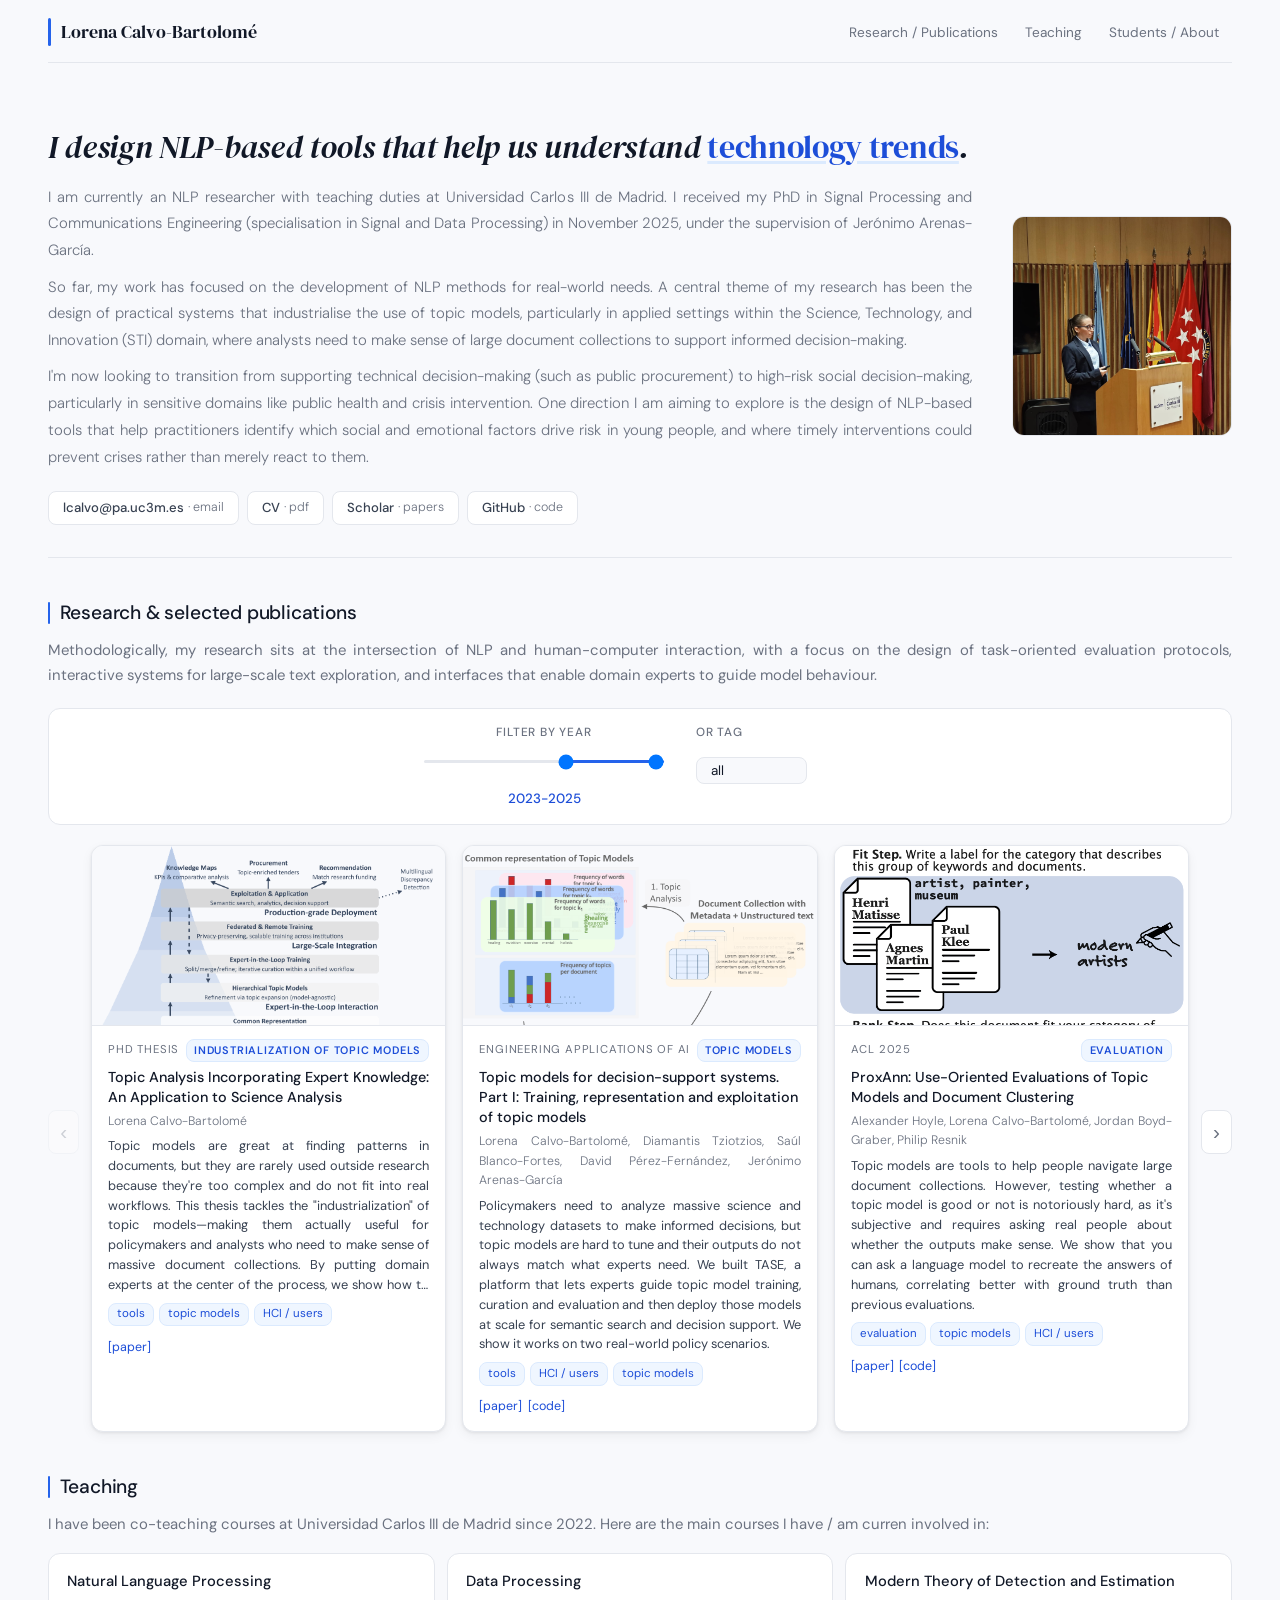
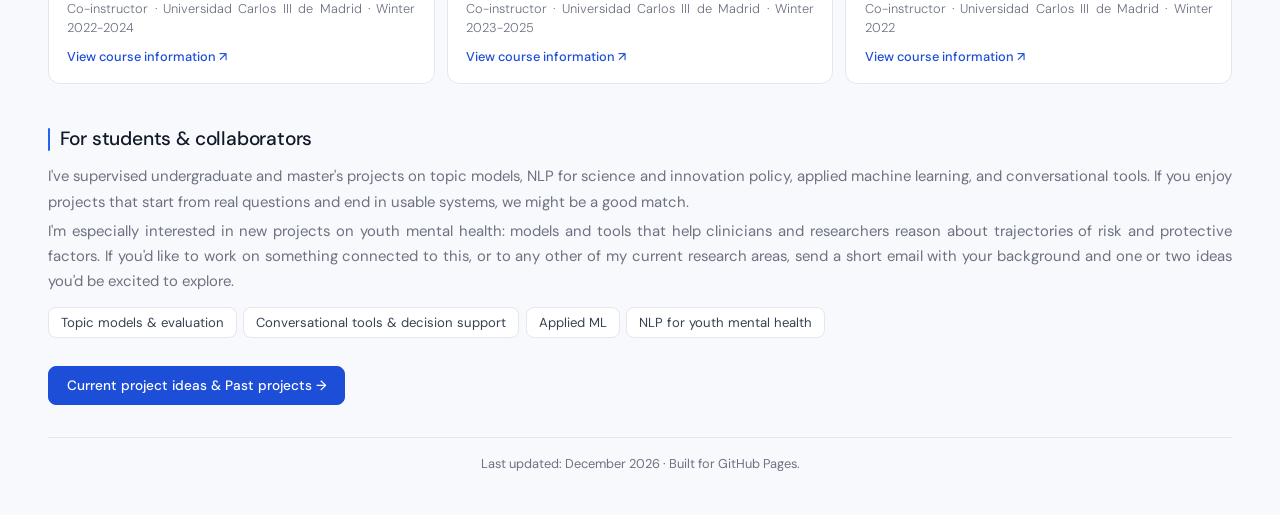
==== index.html @ 759a0c5b "updated style" ====
<!DOCTYPE html>
<html lang="en">
  <head>
    <meta charset="UTF-8" />
    <title>Lorena Calvo-Bartolomé</title>

    <meta name="viewport" content="width=device-width, initial-scale=1" />
    <meta
      name="description"
      content="Academic homepage of Lorena Calvo-Bartolomé -  Ph.D. in Signal Processing and Communications Engineering | Natural Language Processing Researcher @ Universidad Carlos III de Madrid."
    />

    <!-- favicon as inline SVG -->
    <link
      rel="icon"
      href="data:image/svg+xml,<svg xmlns=%22http://www.w3.org/2000/svg%22 viewBox=%220 0 100 100%22><text y=%22.9em%22 font-size=%2280%22></text></svg>"
    />

    <link rel="stylesheet" href="style.css" />
  </head>

  <body>
    <div class="page" id="top">
      <!-- NAV -->
      <header>
        <div class="logo-wordmark">
          <div class="logo-circle" aria-hidden="true"></div>
          <div>
            <div class="logo-text-main">Lorena Calvo-Bartolomé</div>
          </div>
        </div>
        <nav>
          <ul>
            <li><a href="#research">Research / Publications</a></li>
            <li><a href="#teaching">Teaching</a></li>
            <li><a href="#students">Students / About</a></li>
          </ul>
        </nav>
      </header>

      <main>
        <!-- HERO -->
        <section class="section hero-combined">
          <div class="hero-text">
            <!-- <div class="hero-intro-line">
              <span class="hero-intro-dot"></span>
              <span>Building language technologies that serve people</span>
            </div>-->

            <h1 class="hero-title">
              I design NLP-based tools that help us understand
              <span id="hero-word" class="hero-tagline-word"
                >large document collections</span
              >.
            </h1>

            <p class="hero-tagline">
              I am currently an NLP researcher with teaching duties at Universidad Carlos III de Madrid. I received my PhD in Signal Processing and Communications Engineering (specialisation in Signal and Data Processing) in November 2025, under the supervision of Jerónimo Arenas-García.
              <br /><br/>
              So far, my work has focused on the development of NLP methods for real-world needs. A central theme of my research has been the design of practical systems that industrialise the use of topic models, particularly in applied settings within the Science, Technology, and Innovation (STI) domain, where analysts need to make sense of large document collections to support informed decision-making.
              <br /><br />
              I'm now looking to transition from supporting technical decision-making (such as public procurement) to high-risk social decision-making, particularly in sensitive domains like public health and crisis intervention.

              One direction I am aiming to explore is the design of NLP-based tools that help practitioners identify which social and emotional factors drive risk in young people, and where timely interventions could prevent crises rather than merely react to them.
            </p>

            <div class="hero-links">
              <a href="mailto:lcalvo@pa.uc3m.es">
                lcalvo@pa.uc3m.es <span>· email</span>
              </a>
              <a href="https://drive.google.com/file/d/1kEdb9NDCK2ik7OSYC50FK64Gg6JccpK4/view?usp=drive_link" target="_blank" rel="noopener">
                CV <span>· pdf</span>
              </a>
              <a
                href="https://scholar.google.com/citations?user=qtRz6ksAAAAJ&hl=en"
                target="_blank"
                rel="noopener"
              >
                Scholar <span>· papers</span>
              </a>
              <a
                href="https://github.com/lcalvobartolome"
                target="_blank"
                rel="noopener"
              >
                GitHub <span>· code</span>
              </a>
            </div>
          </div>

          <aside class="hero-profile" aria-label="Profile photo">
            <div class="hero-photo">
              <img src="img/IMG_4642.jpeg" alt="Lorena Calvo-Bartolomé" />
            </div>
          </aside>
        </section>

        <!-- RESEARCH + PUBLICATIONS -->
        <section class="section" id="research">
          <div class="research-header">
            <div class="section-heading">
              <div class="section-icon" aria-hidden="true"></div>
              <h2>Research & selected publications</h2>
            </div>

            <p class="section-subtitle">
              Methodologically, my research sits at the intersection of NLP and human-computer interaction, with a focus on the design of task-oriented evaluation protocols, interactive systems for large-scale text exploration, and interfaces that enable domain experts to guide model behaviour.
            </p>

            <!-- Filters -->
            <div class="filter-bar">
              <div class="filter-group">
                <label for="yearMin">Filter by year</label>
                <div class="filter-range">
                  <div class="range-track"></div>
                  <div class="range-highlight" id="rangeHighlight"></div>
                  <input
                    type="range"
                    id="yearMin"
                    min="2020"
                    max="2025"
                    value="2023"
                  />
                  <input
                    type="range"
                    id="yearMax"
                    min="2020"
                    max="2025"
                    value="2025"
                  />
                </div>
                <span id="yearLabel">2023-2025</span>
              </div>

              <div class="filter-group">
                <label for="tagFilter">or tag</label>
                <select id="tagFilter">
                  <option value="all">all</option>
                  <option value="multi">multilingual</option>
                  <option value="eval">evaluation</option>
                  <option value="tooling">tools</option>
                  <option value="tm">topic models</option>
                  <option value="hci">HCI / users</option>
                </select>
              </div>
            </div>
          </div>

          <!-- Pubs carousel -->
          <div class="pubs-carousel">
            <button
              class="carousel-arrow carousel-arrow-left"
              type="button"
              aria-label="Previous publications"
            >
              ‹
            </button>

            <section
              class="pubs-grid"
              id="pubsGrid"
              aria-label="Selected publications"
            ></section>

            <button
              class="carousel-arrow carousel-arrow-right"
              type="button"
              aria-label="Next publications"
            >
              ›
            </button>
          </div>
        </section>

        <!-- TEACHING -->
        <section class="section card-section" id="teaching">
          <div class="section-heading">
            <div class="section-icon" aria-hidden="true"></div>
            <h2>Teaching</h2>
          </div>

          <p class="section-subtitle" id="teachingIntro"></p>
          <div class="course-list" id="courseList"></div>
        </section>

        <!-- STUDENTS / ABOUT -->
        <section class="section card-section" id="students">
          <div class="section-heading">
            <div class="section-icon" aria-hidden="true"></div>
            <h2>For students & collaborators</h2>
          </div>

          <p class="section-subtitle" id="studentsIntro"></p>
          <p class="section-subtitle" id="studentsFocus"></p>
          <div class="student-lines" id="studentLines"></div>

          <a class="ideas-button" id="ideasButton" href="projects.html">
            Current project ideas & Past projects →
          </a>
        </section>
      </main>

      <footer>
        Last updated: <span id="lastUpdated"></span> · Built for GitHub Pages.
      </footer>
    </div>

    <!-- PUBLICATION MODAL -->
    <div class="pub-modal" id="pubModal" aria-hidden="true">
      <div class="pub-modal-card">
        <div class="pub-modal-inner">
          <button class="modal-close" type="button" aria-label="Close">
            ×
          </button>
          <div id="pubModalContent"></div>
        </div>
      </div>
    </div>

    <!-- SCRIPT -->
    <script>
      const PAGE_SIZE = 3;
      let allCards = [];
      let filteredCards = [];
      let currentStartIndex = 0;
      let leftArrow = null;
      let rightArrow = null;

      function isMobileView() {
        return window.matchMedia("(max-width: 640px)").matches;
      }

      /* Rotating hero word */
      function initRotatingWord() {
        const el = document.getElementById("hero-word");
        if (!el) return;
        const words = [
          "large document collections",
          "scientific literature",
          "technology trends",
          "research insights",
          "mental health",
          "language",
          "behaviour",
          "well-being",
        ];
        let idx = 0;
        setInterval(() => {
          idx = (idx + 1) % words.length;
          el.style.opacity = "0";
          el.style.transform = "translateY(4px)";
          setTimeout(() => {
            el.textContent = words[idx];
            el.style.opacity = "1";
            el.style.transform = "translateY(0)";
          }, 150);
        }, 2200);
      }

      /* Build one publication card from JSON */
      function buildPubCard(pub) {
        const article = document.createElement("article");
        article.className = "pub-card";
        article.id = pub.id;
        article.dataset.year = pub.year;
        article.dataset.tags = (pub.tags || []).join(",");

        const img = document.createElement("img");
        img.className = "pub-header-img";
        img.src = pub.thumb;
        img.alt = pub.title + " thumbnail";
        article.appendChild(img);

        const body = document.createElement("div");
        body.className = "pub-body";

        const badgeRow = document.createElement("div");
        badgeRow.className = "pub-badge-row";

        const venueSpan = document.createElement("span");
        venueSpan.textContent = pub.venue;
        badgeRow.appendChild(venueSpan);

        if (pub.badge) {
          const badge = document.createElement("span");
          badge.className = "pub-badge";
          badge.textContent = pub.badge;
          badgeRow.appendChild(badge);
        }
        body.appendChild(badgeRow);

        const h3 = document.createElement("h3");
        h3.className = "pub-title";
        h3.textContent = pub.title;
        body.appendChild(h3);

        const authors = document.createElement("div");
        authors.className = "pub-authors";
        authors.textContent = (pub.authors || []).join(", ");
        body.appendChild(authors);

        if (pub.summary) {
          const summary = document.createElement("div");
          summary.className = "pub-summary";
          summary.textContent = pub.summary;
          body.appendChild(summary);
        }

        if (pub.tags && pub.tags.length) {
          const tagsWrap = document.createElement("div");
          tagsWrap.className = "pub-tags";
          const labelMap = {
            multi: "multilingual",
            eval: "evaluation",
            hci: "HCI / users",
            tooling: "tools",
            tm: "topic models",
          };
          pub.tags.forEach((tag) => {
            const pill = document.createElement("span");
            pill.className = "pub-tag-pill";
            pill.textContent = labelMap[tag] || tag;
            tagsWrap.appendChild(pill);
          });
          body.appendChild(tagsWrap);
        }

        if (pub.links && pub.links.length) {
          const linksRow = document.createElement("div");
          linksRow.className = "pub-links-row";

          pub.links.forEach((link) => {
            if (["paper", "github", "hf"].includes(link.type)) {
              const a = document.createElement("a");
              a.className = "pub-link-icon";
              a.href = link.href;
              a.target = "_blank";
              a.rel = "noopener";

              const span = document.createElement("span");
              if (link.type === "paper") {
                span.textContent = "[paper]";
                a.setAttribute("aria-label", "Paper");
              } else if (link.type === "github") {
                span.textContent = "[code]";
                a.setAttribute("aria-label", "GitHub repository");
              } else if (link.type === "hf") {
                span.textContent = "[HuggingFace]";
                a.setAttribute("aria-label", "Hugging Face model");
              }
              a.appendChild(span);
              linksRow.appendChild(a);
            } else {
              const a = document.createElement("a");
              a.href = link.href;
              a.target = "_blank";
              a.rel = "noopener";
              a.textContent = link.href;
              linksRow.appendChild(a);
            }
          });

          body.appendChild(linksRow);
        }

        article.appendChild(body);
        return article;
      }

      /* Carousel arrows */
      function initCarouselArrows() {
        leftArrow = document.querySelector(".carousel-arrow-left");
        rightArrow = document.querySelector(".carousel-arrow-right");
        if (!leftArrow || !rightArrow) return;

        leftArrow.addEventListener("click", () => moveCarousel(-1));
        rightArrow.addEventListener("click", () => moveCarousel(1));

        updateCarouselArrows();
      }

      function moveCarousel(step) {
        if (!filteredCards.length) return;
        const maxStart = Math.max(filteredCards.length - PAGE_SIZE, 0);
        currentStartIndex = Math.min(
          Math.max(currentStartIndex + step, 0),
          maxStart
        );
        updateCarousel();
      }

      function updateCarouselArrows() {
        if (!leftArrow || !rightArrow) return;

        // On mobile we hide arrows via CSS; just disable them in JS too
        if (isMobileView()) {
          leftArrow.disabled = true;
          rightArrow.disabled = true;
          return;
        }

        if (!filteredCards.length || filteredCards.length <= PAGE_SIZE) {
          leftArrow.disabled = true;
          rightArrow.disabled = true;
          return;
        }

        leftArrow.disabled = currentStartIndex === 0;
        rightArrow.disabled =
          currentStartIndex + PAGE_SIZE >= filteredCards.length;
      }

      function updateCarousel() {
        // hide everything first
        allCards.forEach((card) => {
          card.style.display = "none";
        });

        if (!filteredCards.length) {
          updateCarouselArrows();
          return;
        }

        if (isMobileView()) {
          // On phone: show ALL filtered cards as a vertical list
          filteredCards.forEach((card) => {
            card.style.display = "";
          });
          currentStartIndex = 0; // reset for when user rotates/resizes
        } else {
          // Desktop / tablet: keep paging behaviour
          const visibleSlice = filteredCards.slice(
            currentStartIndex,
            currentStartIndex + PAGE_SIZE
          );
          visibleSlice.forEach((card) => {
            card.style.display = "";
          });
        }

        updateCarouselArrows();
      }

      /* Filters */
      function initFilters() {
        const yearMin = document.getElementById("yearMin");
        const yearMax = document.getElementById("yearMax");
        const yearLabel = document.getElementById("yearLabel");
        const highlight = document.getElementById("rangeHighlight");
        const tagFilter = document.getElementById("tagFilter");

        if (
          !yearMin ||
          !yearMax ||
          !yearLabel ||
          !highlight ||
          !tagFilter ||
          !allCards.length
        )
          return;

        const minYear = parseInt(yearMin.min, 10);
        const maxYear = parseInt(yearMax.max, 10);
        const span = maxYear - minYear;

        function updateHighlight() {
          const min = parseInt(yearMin.value, 10);
          const max = parseInt(yearMax.value, 10);
          const leftPercent = ((min - minYear) / span) * 100;
          const rightPercent = ((max - minYear) / span) * 100;
          highlight.style.left = leftPercent + "%";
          highlight.style.width = Math.max(rightPercent - leftPercent, 0) + "%";
        }

        function normalizeYears() {
          let min = parseInt(yearMin.value, 10);
          let max = parseInt(yearMax.value, 10);
          if (min > max) {
            max = min;
            yearMax.value = String(max);
          }
          yearLabel.textContent = min + "-" + max;
          updateHighlight();
        }

        // Make sure the min thumb is still reachable when close to max
        function updateZIndex() {
          const min = parseInt(yearMin.value, 10);
          const max = parseInt(yearMax.value, 10);
          if (min >= max) {
            yearMin.style.zIndex = "3";
            yearMax.style.zIndex = "2";
          } else {
            yearMin.style.zIndex = "2";
            yearMax.style.zIndex = "3";
          }
        }

        function applyFilters() {
          const min = parseInt(yearMin.value, 10);
          const max = parseInt(yearMax.value, 10);
          const tag = tagFilter.value;

          filteredCards = allCards.filter((card) => {
            const year = parseInt(card.dataset.year, 10);
            const tags = (card.dataset.tags || "")
              .split(",")
              .map((t) => t.trim())
              .filter(Boolean);

            const yearOK = year >= min && year <= max;
            const tagOK = tag === "all" || tags.includes(tag);
            return yearOK && tagOK;
          });

          currentStartIndex = 0;
          updateCarousel();
        }

        function onChange() {
          normalizeYears();
          updateZIndex();
          applyFilters();
        }

        yearMin.addEventListener("input", onChange);
        yearMax.addEventListener("input", onChange);
        tagFilter.addEventListener("change", applyFilters);

        normalizeYears();
        updateZIndex();
        applyFilters();
      }

      /* Smooth scrolling for nav */
      function initSmoothScroll() {
        const header = document.querySelector("header");
        const links = document.querySelectorAll('nav a[href^="#"]');
        if (!header || !links.length) return;

        function scrollToId(id) {
          const target = document.getElementById(id);
          if (!target) return;
          const headerHeight = header.offsetHeight;
          const rect = target.getBoundingClientRect();
          const offset = window.pageYOffset + rect.top - headerHeight - 16;
          window.scrollTo({ top: offset, behavior: "smooth" });
        }

        links.forEach((link) => {
          link.addEventListener("click", (e) => {
            const href = link.getAttribute("href");
            if (!href || !href.startsWith("#")) return;
            const id = href.slice(1);
            const target = document.getElementById(id);
            if (!target) return;
            e.preventDefault();
            scrollToId(id);
          });
        });
      }

      /* Modal for expanded publication */
      function initPubModal() {
        const cards = Array.from(document.querySelectorAll(".pub-card"));
        const modal = document.getElementById("pubModal");
        const modalContent = document.getElementById("pubModalContent");
        if (!modal || !modalContent) return;
        const closeBtn = modal.querySelector(".modal-close");
        if (!closeBtn) return;

        function openModal(card) {
          const clone = card.cloneNode(true);
          clone.classList.add("expanded");
          clone.style.cursor = "default";
          modalContent.innerHTML = "";
          modalContent.appendChild(clone);
          modal.classList.add("open");
          modal.setAttribute("aria-hidden", "false");
        }

        function closeModal() {
          modal.classList.remove("open");
          modal.setAttribute("aria-hidden", "true");
          modalContent.innerHTML = "";
        }

        cards.forEach((card) => {
          card.addEventListener("click", (e) => {
            if (e.target.closest("a")) return;
            openModal(card);
          });
        });

        closeBtn.addEventListener("click", closeModal);
        modal.addEventListener("click", (e) => {
          if (e.target === modal) closeModal();
        });

        document.addEventListener("keydown", (e) => {
          if (e.key === "Escape" && modal.classList.contains("open")) {
            closeModal();
          }
        });
      }

      /* Load publications from JSON */
      async function loadPublications() {
        const grid = document.getElementById("pubsGrid");
        if (!grid) return;

        try {
          const res = await fetch("publications.json");
          if (!res.ok) {
            throw new Error(
              "HTTP " + res.status + " when fetching publications.json"
            );
          }
          const pubs = await res.json();

          pubs
            .sort((a, b) => b.year - a.year)
            .forEach((pub) => {
              const card = buildPubCard(pub);
              grid.appendChild(card);
              allCards.push(card);
            });

          initCarouselArrows();
          initFilters();
          initPubModal();
        } catch (err) {
          console.error("Error loading publications.json", err);
          grid.innerHTML = "<p>Could not load publications.</p>";
        }
      }

      /* Teaching JSON */
      async function loadTeaching() {
        const introEl = document.getElementById("teachingIntro");
        const listEl = document.getElementById("courseList");
        if (!introEl || !listEl) return;

        try {
          const res = await fetch("teaching.json");
          if (!res.ok) {
            throw new Error(
              "HTTP " + res.status + " when fetching teaching.json"
            );
          }
          const data = await res.json();

          introEl.textContent = data.intro || "";

          (data.courses || []).forEach((course) => {
            const card = document.createElement("article");
            card.className = "course-card";

            const h3 = document.createElement("h3");
            h3.textContent = course.title;
            card.appendChild(h3);

            const meta = document.createElement("div");
            meta.className = "course-meta";
            meta.textContent = [course.role, course.institution, course.terms]
              .filter(Boolean)
              .join(" · ");
            card.appendChild(meta);

            if (course.url) {
              const link = document.createElement("a");
              link.className = "course-link";
              link.href = course.url;
              link.target = "_blank";
              link.rel = "noopener";
              link.textContent = "View course information ↗";
              card.appendChild(link);
            }

            listEl.appendChild(card);
          });
        } catch (err) {
          console.error("Error loading teaching.json", err);
          listEl.innerHTML = "<p>Could not load teaching information.</p>";
        }
      }

      /* Students JSON */
      async function loadStudentsInfo() {
        const introEl = document.getElementById("studentsIntro");
        const linesEl = document.getElementById("studentLines");
        const focusEl = document.getElementById("studentsFocus");
        const ideasBtn = document.getElementById("ideasButton");
        if (!introEl || !linesEl || !focusEl) return;

        try {
          const res = await fetch("students.json");
          if (!res.ok) {
            throw new Error(
              "HTTP " + res.status + " when fetching students.json"
            );
          }
          const data = await res.json();

          introEl.textContent = data.intro || "";
          focusEl.textContent = data.focus || "";

          (data.lines || []).forEach((line) => {
            const chip = document.createElement("div");
            chip.className = "student-line-chip";
            chip.textContent = line;
            linesEl.appendChild(chip);
          });

          if (data.ideasUrl && ideasBtn) {
            ideasBtn.href = data.ideasUrl;
          }
        } catch (err) {
          console.error("Error loading students.json", err);
          linesEl.innerHTML = "<p>Could not load student information.</p>";
        }
      }

      /* Set footer "Last updated" from document.lastModified */
      function setLastUpdated() {
        const span = document.getElementById("lastUpdated");
        if (!span) return;
        const d = new Date(document.lastModified);
        if (Number.isNaN(d.getTime())) {
          span.textContent = "—";
          return;
        }
        const formatter = new Intl.DateTimeFormat("en", {
          month: "long",
          year: "numeric",
        });
        span.textContent = formatter.format(d);
      }

      /* Init */
      document.addEventListener("DOMContentLoaded", () => {
        initRotatingWord();
        initSmoothScroll();
        loadPublications();
        loadTeaching();
        loadStudentsInfo();
        setLastUpdated();

        window.addEventListener("resize", () => {
          updateCarousel();
        });
      });
    </script>

  </body>
</html>
---- style.css ----
@import url('https://fonts.googleapis.com/css2?family=DM+Sans:ital,opsz,wght@0,9..40,300;0,9..40,400;0,9..40,500;1,9..40,300;1,9..40,400&family=DM+Serif+Display:ital@0;1&display=swap');

/* ----------------------------------------------------------
   TOKENS
----------------------------------------------------------- */
:root {
  --white:         #ffffff;
  --bg:            #f8f9fc;
  --bg-card:       #ffffff;
  --border:        #e4e7ed;
  --border-strong: #c8cdd8;

  --text:          #111827;
  --text-2:        #374151;
  --text-3:        #6b7280;

  --blue:          #2563eb;
  --blue-mid:      #1d4ed8;
  --blue-lt:       #dbeafe;
  --blue-xlt:      #eff6ff;

  --radius:        8px;
  --radius-lg:     12px;
  --radius-pill:   999px;

  --shadow:        0 1px 3px rgba(0,0,0,0.07), 0 4px 12px rgba(0,0,0,0.05);
  --shadow-hover:  0 4px 8px rgba(0,0,0,0.08), 0 12px 28px rgba(0,0,0,0.09);

  --ease:          200ms cubic-bezier(0.4, 0, 0.2, 1);
}

/* ----------------------------------------------------------
   RESET & BASE
----------------------------------------------------------- */
*, *::before, *::after { box-sizing: border-box; margin: 0; padding: 0; }

html { scroll-behavior: smooth; }

body {
  font-family: 'DM Sans', system-ui, sans-serif;
  font-size: 16px;
  background: var(--bg);
  color: var(--text);
  -webkit-font-smoothing: antialiased;
  line-height: 1.6;
}

p, li,
.hero-tagline,
.pub-summary,
.pub-authors,
.section-subtitle,
.course-meta,
.idea-card p {
  text-align: justify;
}

a { color: var(--blue-mid); text-decoration: none; }
a:hover { text-decoration: underline; }

/* ----------------------------------------------------------
   PAGE
----------------------------------------------------------- */
.page {
  max-width: 1280px;
  margin: 0 auto;
  padding: 0 clamp(1.25rem, 4vw, 3rem) 2.5rem;
  display: flex;
  flex-direction: column;
  gap: 0;
}

/* ----------------------------------------------------------
   HEADER
----------------------------------------------------------- */
header {
  display: flex;
  justify-content: space-between;
  align-items: center;
  gap: 1.5rem;
  padding: 1.1rem 0 1rem;
  border-bottom: 1px solid var(--border);
  margin-bottom: 2rem;
}

.logo-wordmark {
  display: flex;
  align-items: center;
  gap: 0.6rem;
}

/* Single blue bar — typographic, not decorative */
.logo-circle {
  width: 3px;
  height: auto;
  align-self: stretch;
  background: var(--blue);
  border-radius: 2px;
  flex-shrink: 0;
}
.logo-circle::after { display: none; }

.logo-text-main {
  font-family: 'DM Serif Display', Georgia, serif;
  font-size: 1.1rem;
  font-weight: 400;
  letter-spacing: 0;
  text-transform: none;
  color: var(--text);
}

.logo-text-sub {
  font-size: 0.72rem;
  color: var(--text-3);
  letter-spacing: 0.05em;
  text-transform: uppercase;
  margin-top: 1px;
}

nav ul {
  display: flex;
  flex-wrap: wrap;
  gap: 0.1rem;
  list-style: none;
}

nav a {
  font-size: 0.85rem;
  font-weight: 400;
  padding: 0.3rem 0.8rem;
  border-radius: var(--radius);
  border: none;
  color: var(--text-3);
  transition: background var(--ease), color var(--ease);
}

nav a:hover {
  background: var(--blue-xlt);
  color: var(--blue-mid);
  text-decoration: none;
}

nav a.active {
  background: var(--blue-xlt);
  color: var(--blue-mid);
  font-weight: 500;
}

/* ----------------------------------------------------------
   SECTION LAYOUT
----------------------------------------------------------- */
main { display: flex; flex-direction: column; gap: 2.5rem; }
.section { scroll-margin-top: 1rem; width: 100%; }

/* ----------------------------------------------------------
   SECTION HEADINGS
----------------------------------------------------------- */
.section-heading {
  display: flex;
  align-items: center;
  gap: 0.6rem;
  margin-bottom: 0.6rem;
}

/* Thin left rule — restrained, editorial */
.section-icon {
  width: 2px;
  height: 1.4rem;
  background: var(--blue);
  border-radius: 2px;
  flex-shrink: 0;
}
.section-icon::after { display: none; }

.section-heading h2 {
  font-family: 'DM Sans', sans-serif;
  font-size: 1.2rem;
  font-weight: 500;
  letter-spacing: -0.01em;
  color: var(--text);
}

.section-subtitle {
  font-size: 0.93rem;
  color: var(--text-3);
  line-height: 1.7;
  margin-top: 0.25rem;
}

/* ----------------------------------------------------------
   HERO
----------------------------------------------------------- */
.hero-combined {
  display: grid;
  grid-template-columns: 1fr 220px;
  gap: 2.5rem;
  align-items: start;
  padding: 2rem 0 2rem;
  border-bottom: 1px solid var(--border);
}

.hero-text { min-width: 0; }

.hero-intro-line {
  font-size: 0.72rem;
  text-transform: uppercase;
  letter-spacing: 0.14em;
  color: var(--text-3);
  display: flex;
  align-items: center;
  gap: 0.5rem;
  margin-bottom: 0.9rem;
}

.hero-intro-dot {
  width: 6px;
  height: 6px;
  border-radius: 50%;
  background: var(--blue);
  flex-shrink: 0;
}

/* Main hero title: smaller, more measured */
.hero-title {
  font-family: 'DM Serif Display', Georgia, serif;
  font-size: clamp(1.55rem, 2.6vw, 2rem);
  font-weight: 400;
  font-style: italic;
  letter-spacing: -0.01em;
  line-height: 1.28;
  color: var(--text);
  margin-bottom: 1rem;
}

/* Rotating word: underlined, not pill */
.hero-tagline-word {
  display: inline;
  font-style: normal;
  color: var(--blue-mid);
  font-weight: 400;
  text-decoration: underline;
  text-decoration-color: var(--blue-lt);
  text-underline-offset: 3px;
  transition: opacity 150ms ease, transform 150ms ease;
}

.hero-tagline {
  font-size: 0.93rem;
  color: var(--text-3);
  line-height: 1.8;
  margin-bottom: 1.25rem;
  font-weight: 300;
}

.hero-tagline br { display: block; margin-bottom: 0.6rem; content: ""; }

.hero-links {
  display: flex;
  flex-wrap: wrap;
  gap: 0.5rem;
}

.hero-links a {
  display: inline-flex;
  align-items: center;
  gap: 0.3rem;
  font-size: 0.82rem;
  font-weight: 500;
  padding: 0.35rem 0.85rem;
  border-radius: var(--radius);
  border: 1px solid var(--border);
  background: var(--white);
  color: var(--text-2);
  transition: border-color var(--ease), background var(--ease),
              color var(--ease), box-shadow var(--ease);
}

.hero-links a span {
  font-weight: 300;
  color: var(--text-3);
  font-size: 0.78rem;
}

.hero-links a:hover {
  border-color: var(--blue);
  color: var(--blue-mid);
  background: var(--blue-xlt);
  text-decoration: none;
}

/* Profile photo */
.hero-profile {
  flex-shrink: 0;
  align-self: center;
}

.hero-photo {
  width: 100%;
  aspect-ratio: 1 / 1;
  border-radius: var(--radius-lg);
  overflow: hidden;
  border: 1px solid var(--border);
  background: var(--bg);
}

.hero-photo::before { display: none; }

.hero-photo img {
  width: 100%;
  height: 100%;
  object-fit: cover;
  object-position: center top;
}

/* ----------------------------------------------------------
   RESEARCH / FILTER BAR
----------------------------------------------------------- */
.research-header { margin-bottom: 0.5rem; }
.research-header p { max-width: 100%; }

.filter-bar {
  display: flex;
  flex-wrap: wrap;
  gap: 1rem 2rem;
  margin-top: 1.2rem;
  padding: 0.9rem 1.2rem;
  border-radius: var(--radius-lg);
  background: var(--white);
  border: 1px solid var(--border);
  align-items: flex-start;
  justify-content: center;
}

.filter-group {
  display: flex;
  flex-direction: column;
  justify-content: flex-start;
  gap: 0.35rem;
  font-size: 0.84rem;
  color: var(--text-3);
  text-align: center;
  height: 100%;
}

.filter-group label {
  font-weight: 500;
  font-size: 0.74rem;
  letter-spacing: 0.07em;
  text-transform: uppercase;
  color: var(--text-3);
}

.filter-group.tag-group::after {
  content: "";
  display: block;
  height: 1.4rem;
  visibility: hidden;
}

#yearLabel {
  margin-top: 0.4rem;
  text-align: center;
  font-size: 0.84rem;
  font-weight: 500;
  color: var(--blue-mid);
  font-variant-numeric: tabular-nums;
}

#tagFilter {
  margin-top: 0.55rem;
  padding: 0.28rem 0.85rem;
  border-radius: var(--radius);
  border: 1px solid var(--border);
  background: var(--bg);
  font-family: 'DM Sans', sans-serif;
  font-size: 0.84rem;
  color: var(--text);
  outline: none;
  -webkit-appearance: none;
  appearance: none;
  cursor: pointer;
  transition: border-color var(--ease);
}

#tagFilter:hover, #tagFilter:focus { border-color: var(--blue); }

.filter-group:last-child {
  align-items: flex-start;
  text-align: left;
  min-width: 160px;
}

/* ----------------------------------------------------------
   DUAL RANGE SLIDER
----------------------------------------------------------- */
.filter-range {
  position: relative;
  width: 240px;
  max-width: 100%;
  height: 28px;
  display: flex;
  align-items: center;
}

.range-track {
  position: absolute;
  left: 0; right: 0;
  height: 3px;
  border-radius: var(--radius-pill);
  background: var(--border);
}

.range-highlight {
  position: absolute;
  height: 3px;
  border-radius: var(--radius-pill);
  background: var(--blue);
}

.filter-range input[type="range"] {
  -webkit-appearance: none;
  appearance: none;
  position: absolute;
  left: 0;
  top: 50%;
  transform: translateY(-50%);
  width: 100%;
  margin: 0;
  background: transparent;
}

.filter-range input[type="range"]::-webkit-slider-runnable-track,
.filter-range input[type="range"]::-moz-range-track {
  height: 3px;
  background: transparent;
}

#yearMin::-webkit-slider-thumb,
#yearMax::-webkit-slider-thumb,
#yearMin::-moz-range-thumb,
#yearMax::-moz-range-thumb {
  -webkit-appearance: none;
  appearance: none;
  width: 16px;
  height: 16px;
  border: 2px solid #fff;
  box-shadow: 0 0 0 2px var(--blue);
  cursor: pointer;
  margin-top: -6.5px;
  transition: box-shadow var(--ease);
}

#yearMin::-webkit-slider-thumb:hover,
#yearMax::-webkit-slider-thumb:hover {
  box-shadow: 0 0 0 3px var(--blue);
}

#yearMin::-webkit-slider-thumb, #yearMin::-moz-range-thumb {
  border-radius: 50%;
  background: var(--blue);
}

#yearMax::-webkit-slider-thumb, #yearMax::-moz-range-thumb {
  border-radius: 4px;
  background: var(--blue-mid);
}

/* ----------------------------------------------------------
   PUBLICATIONS CAROUSEL
----------------------------------------------------------- */
.pubs-carousel {
  display: grid;
  grid-template-columns: auto 1fr auto;
  column-gap: 0.75rem;
  align-items: stretch;
}

.pubs-grid {
  margin-top: 0.75rem;
  display: flex;
  gap: 1rem;
}

.pub-card {
  border-radius: var(--radius-lg);
  background: var(--white);
  border: 1px solid var(--border);
  box-shadow: var(--shadow);
  overflow: hidden;
  display: flex;
  flex-direction: column;
  cursor: pointer;
  flex: 1 1 0;
  transition: box-shadow var(--ease), transform var(--ease), border-color var(--ease);
}

.pub-card:hover {
  box-shadow: var(--shadow-hover);
  transform: translateY(-2px);
  border-color: #bfdbfe;
}

.pub-header-img {
  width: 100%;
  height: 180px;
  object-fit: cover;
  object-position: top;
  flex-shrink: 0;
  display: block;
  background: var(--bg);
  border-bottom: 1px solid var(--border);
}

.pub-card.expanded {
  flex-direction: row;
  border: none;
  box-shadow: none;
  cursor: default;
  align-items: center;
}

.pub-card.expanded .pub-header-img {
  width: 40%;
  max-width: 280px;
  height: auto;
  align-self: center;
  object-fit: contain;
  border-bottom: none;
}

.pub-card.expanded .pub-body { padding: 1.1rem 1.3rem 1.2rem; }

.pub-body {
  padding: 0.85rem 1rem;
  display: flex;
  flex-direction: column;
  gap: 0.3rem;
  flex-grow: 1;
}

.pub-badge-row {
  display: flex;
  justify-content: space-between;
  align-items: center;
  font-size: 0.71rem;
  color: var(--text-3);
  text-transform: uppercase;
  letter-spacing: 0.07em;
}

.pub-badge {
  padding: 0.1rem 0.45rem;
  border-radius: var(--radius);
  background: var(--blue-xlt);
  border: 1px solid var(--blue-lt);
  color: var(--blue-mid);
  font-weight: 600;
  font-size: 0.68rem;
}

.pub-title {
  font-size: 0.9rem;
  font-weight: 500;
  color: var(--text);
  line-height: 1.4;
}

.pub-authors {
  font-size: 0.77rem;
  color: var(--text-3);
  font-weight: 300;
}

.pub-summary {
  font-size: 0.8rem;
  line-height: 1.55;
  color: var(--text-2);
  display: -webkit-box;
  -webkit-line-clamp: 8;
  -webkit-box-orient: vertical;
  overflow: hidden;
}

.pub-card.expanded .pub-summary {
  -webkit-line-clamp: unset;
  overflow: visible;
}

.pub-tags {
  display: flex;
  flex-wrap: wrap;
  gap: 0.3rem;
  margin-top: 0.2rem;
}

.pub-tag-pill {
  font-size: 0.72rem;
  padding: 0.1rem 0.5rem;
  border-radius: var(--radius);
  background: var(--blue-xlt);
  border: 1px solid var(--blue-lt);
  color: var(--blue-mid);
}

.pub-links-row {
  margin-top: 0.4rem;
  display: flex;
  flex-wrap: wrap;
  gap: 0.35rem;
  font-size: 0.78rem;
}

.pub-links-row a {
  color: var(--blue-mid);
  word-break: break-all;
}

.carousel-arrow {
  border: 1px solid var(--border);
  background: var(--white);
  font-size: 1.3rem;
  cursor: pointer;
  line-height: 1;
  padding: 0 0.7rem;
  display: flex;
  align-items: center;
  justify-content: center;
  border-radius: var(--radius);
  color: var(--text-3);
  align-self: center;
  height: 44px;
  transition: color var(--ease), border-color var(--ease), background var(--ease);
}

.carousel-arrow:hover:not([disabled]) {
  color: var(--blue-mid);
  border-color: var(--blue);
  background: var(--blue-xlt);
}

.carousel-arrow[disabled] {
  opacity: 0.3;
  cursor: default;
  pointer-events: none;
}

/* ----------------------------------------------------------
   CARD SECTIONS
----------------------------------------------------------- */
.card-section {
  background: transparent;
  border-radius: 0;
  border: none;
  padding: 0;
  box-shadow: none;
}

/* ----------------------------------------------------------
   TEACHING
----------------------------------------------------------- */
.course-list {
  display: grid;
  grid-template-columns: repeat(3, 1fr);
  gap: 0.75rem;
  margin-top: 1rem;
  width: 100%;
}

.course-card {
  background: var(--white);
  border-radius: var(--radius-lg);
  border: 1px solid var(--border);
  padding: 1rem 1.15rem;
  display: flex;
  flex-direction: column;
  gap: 0.3rem;
  transition: transform var(--ease), box-shadow var(--ease), border-color var(--ease);
}

.course-card:hover {
  transform: translateY(-2px);
  box-shadow: var(--shadow-hover);
  border-color: #bfdbfe;
}

.course-card h3 {
  font-size: 0.92rem;
  font-weight: 500;
  color: var(--text);
}

.course-meta {
  font-size: 0.8rem;
  color: var(--text-3);
  line-height: 1.5;
  font-weight: 300;
}

.course-link {
  margin-top: 0.3rem;
  font-size: 0.8rem;
  font-weight: 500;
  align-self: flex-start;
  color: var(--blue-mid);
  transition: opacity var(--ease);
}

.course-link:hover { opacity: 0.7; text-decoration: none; }

/* ----------------------------------------------------------
   STUDENTS
----------------------------------------------------------- */
.student-lines {
  display: flex;
  flex-wrap: wrap;
  gap: 0.4rem;
  margin-top: 0.75rem;
  margin-bottom: 1.25rem;
}

.student-line-chip {
  font-size: 0.82rem;
  padding: 0.25rem 0.75rem;
  border-radius: var(--radius);
  background: var(--white);
  border: 1px solid var(--border);
  color: var(--text-2);
  transition: border-color var(--ease), background var(--ease);
}

.student-line-chip:hover {
  background: var(--blue-xlt);
  border-color: #bfdbfe;
}

.ideas-button {
  display: inline-flex;
  align-items: center;
  gap: 0.35rem;
  margin-top: 0.5rem;
  padding: 0.5rem 1.1rem;
  border-radius: var(--radius);
  border: 1px solid var(--blue-mid);
  background: var(--blue-mid);
  color: #fff;
  font-size: 0.85rem;
  font-weight: 500;
  text-decoration: none;
  transition: background var(--ease), transform var(--ease);
}

.ideas-button:hover {
  background: var(--blue);
  text-decoration: none;
  transform: translateY(-1px);
}

/* ----------------------------------------------------------
   DEGREE TAGS
----------------------------------------------------------- */
.degree-tag {
  margin-left: 0.4rem;
  font-size: 0.74rem;
  font-weight: 500;
  padding: 0.1rem 0.5rem;
  border-radius: var(--radius);
}

.degree-bsc {
  background: #d1fae5;
  color: #047857;
  border: 1px solid #a7f3d0;
}

.degree-msc {
  background: var(--blue-xlt);
  color: var(--blue-mid);
  border: 1px solid var(--blue-lt);
}

/* ----------------------------------------------------------
   IDEAS PAGE
----------------------------------------------------------- */
.ideas-grid {
  display: grid;
  grid-template-columns: repeat(auto-fit, minmax(260px, 1fr));
  gap: 1rem;
  margin-top: 1rem;
}

.idea-card {
  background: var(--white);
  border: 1px solid var(--border);
  border-radius: var(--radius-lg);
  padding: 1.25rem 1.35rem;
  transition: transform var(--ease), box-shadow var(--ease), border-color var(--ease);
}

.idea-card:hover {
  transform: translateY(-2px);
  box-shadow: var(--shadow-hover);
  border-color: #bfdbfe;
}

.idea-card h3 {
  font-size: 0.95rem;
  font-weight: 500;
  color: var(--text);
  margin-bottom: 0.5rem;
  line-height: 1.35;
}

.idea-card p {
  font-size: 0.87rem;
  line-height: 1.65;
  color: var(--text-2);
  margin-bottom: 0.75rem;
  font-weight: 300;
}

.idea-tags { display: flex; flex-wrap: wrap; gap: 0.3rem; }

.idea-tags span {
  font-size: 0.72rem;
  padding: 0.1rem 0.5rem;
  border-radius: var(--radius);
  background: var(--blue-xlt);
  border: 1px solid var(--blue-lt);
  color: var(--blue-mid);
}

/* ----------------------------------------------------------
   PAST PROJECTS LIST
----------------------------------------------------------- */
.past-projects-list {
  margin-top: 0.75rem;
  list-style: none;
  padding-left: 0;
  display: grid;
  gap: 0;
  font-size: 0.9rem;
  color: var(--text-2);
}

.past-projects-list li {
  padding: 0.6rem 0;
  border-bottom: 1px solid var(--border);
  display: flex;
  flex-wrap: wrap;
  align-items: baseline;
  gap: 0.4rem;
  line-height: 1.5;
}

.past-projects-list li:last-child { border-bottom: none; }

/* ----------------------------------------------------------
   MODAL
----------------------------------------------------------- */
.pub-modal {
  position: fixed;
  inset: 0;
  background: rgba(15, 23, 42, 0.45);
  backdrop-filter: blur(3px);
  display: none;
  align-items: center;
  justify-content: center;
  padding: 1.5rem;
  z-index: 40;
}

.pub-modal.open {
  display: flex;
  animation: fadeIn 180ms ease;
}

@keyframes fadeIn { from { opacity: 0; } to { opacity: 1; } }

.pub-modal-card {
  max-width: 820px;
  width: 100%;
  max-height: 90vh;
  overflow-y: auto;
  border-radius: var(--radius-lg);
  background: var(--white);
  box-shadow: 0 24px 64px rgba(15,23,42,0.35);
  animation: slideUp 200ms cubic-bezier(0.4, 0, 0.2, 1);
}

@keyframes slideUp {
  from { transform: translateY(10px); opacity: 0; }
  to   { transform: translateY(0);    opacity: 1; }
}

.pub-modal-inner { padding: 0.9rem 1rem 1.1rem; }

.modal-close {
  border: none;
  background: transparent;
  font-size: 1.4rem;
  line-height: 1;
  padding: 0.5rem 0.75rem;
  cursor: pointer;
  float: right;
  color: var(--text-3);
  transition: color var(--ease);
}

.modal-close:hover { color: var(--text); }

/* ----------------------------------------------------------
   FOOTER
----------------------------------------------------------- */
footer {
  margin-top: 2rem;
  padding-top: 1rem;
  border-top: 1px solid var(--border);
  text-align: center;
  font-size: 0.8rem;
  color: var(--text-3);
}

footer a { color: var(--blue); font-weight: 500; }

/* ----------------------------------------------------------
   RESPONSIVE — Tablets
----------------------------------------------------------- */
@media (max-width: 920px) {
  .hero-combined {
    grid-template-columns: 1fr;
    gap: 1.5rem;
    padding: 1.75rem 0;
  }

  .hero-profile { justify-self: flex-start; }
  .hero-title   { font-size: 1.75rem; }

  .pubs-grid { flex-direction: column; }

  .filter-bar { border-radius: var(--radius-lg); }

  .course-list { grid-template-columns: repeat(2, 1fr); }

  .pub-card.expanded { flex-direction: column; }
  .pub-card.expanded .pub-header-img {
    width: 100%;
    max-width: none;
    border-right: none;
    border-bottom: 1px solid var(--border);
  }
}

/* ----------------------------------------------------------
   FILTER GROUPS ALIGNMENT
----------------------------------------------------------- */
.filter-bar { align-items: flex-start; }

.filter-group {
  display: flex;
  flex-direction: column;
  justify-content: flex-start;
  height: 100%;
}

.filter-group.tag-group::after {
  content: "";
  display: block;
  height: 1.4rem;
  visibility: hidden;
}

/* ----------------------------------------------------------
   RESPONSIVE — Phones
----------------------------------------------------------- */
@media (max-width: 640px) {
  header {
    flex-direction: column;
    align-items: flex-start;
    gap: 0.75rem;
    padding: 1.25rem 0 1rem;
    margin-bottom: 2rem;
  }

  nav ul { width: 100%; }
  nav a  { font-size: 0.83rem; padding: 0.28rem 0.65rem; }

  .hero-combined { padding: 1.5rem 0; }
  .hero-title    { font-size: 1.5rem; }
  .hero-tagline  { font-size: 0.9rem; }

  .hero-links { flex-wrap: wrap; }
  .hero-links a { font-size: 0.8rem; }

  .hero-photo { width: 180px; height: 180px; border-radius: var(--radius); }

  .filter-group:nth-child(2) { align-items: flex-start; }
  .filter-group:nth-child(2)::after {
    content: ""; display: block; height: 1.4rem; visibility: hidden;
  }

  .pubs-carousel { display: block; }
  .carousel-arrow { display: none; }

  .pubs-grid {
    margin-top: 0.75rem;
    display: flex;
    flex-direction: column;
    gap: 0.75rem;
  }

  .pub-card { flex: none; width: 100%; display: block; }

  .filter-bar {
    flex-direction: column;
    align-items: stretch;
    border-radius: var(--radius-lg);
  }

  .filter-group { text-align: left; align-items: stretch; }
  .filter-range { width: 100%; }
  #tagFilter    { width: 100%; }

  .pub-modal-card { max-width: 100%; }
  .pub-modal      { padding: 0.75rem; }

  .course-list { grid-template-columns: 1fr; }
  .ideas-grid  { grid-template-columns: 1fr; }
}

/* ----------------------------------------------------------
   RESPONSIVE — Very small phones
----------------------------------------------------------- */
@media (max-width: 480px) {
  .page { padding-inline: 1rem; }
  .hero-title { font-size: 1.35rem; }
  .section-heading h2 { font-size: 1.05rem; }
}
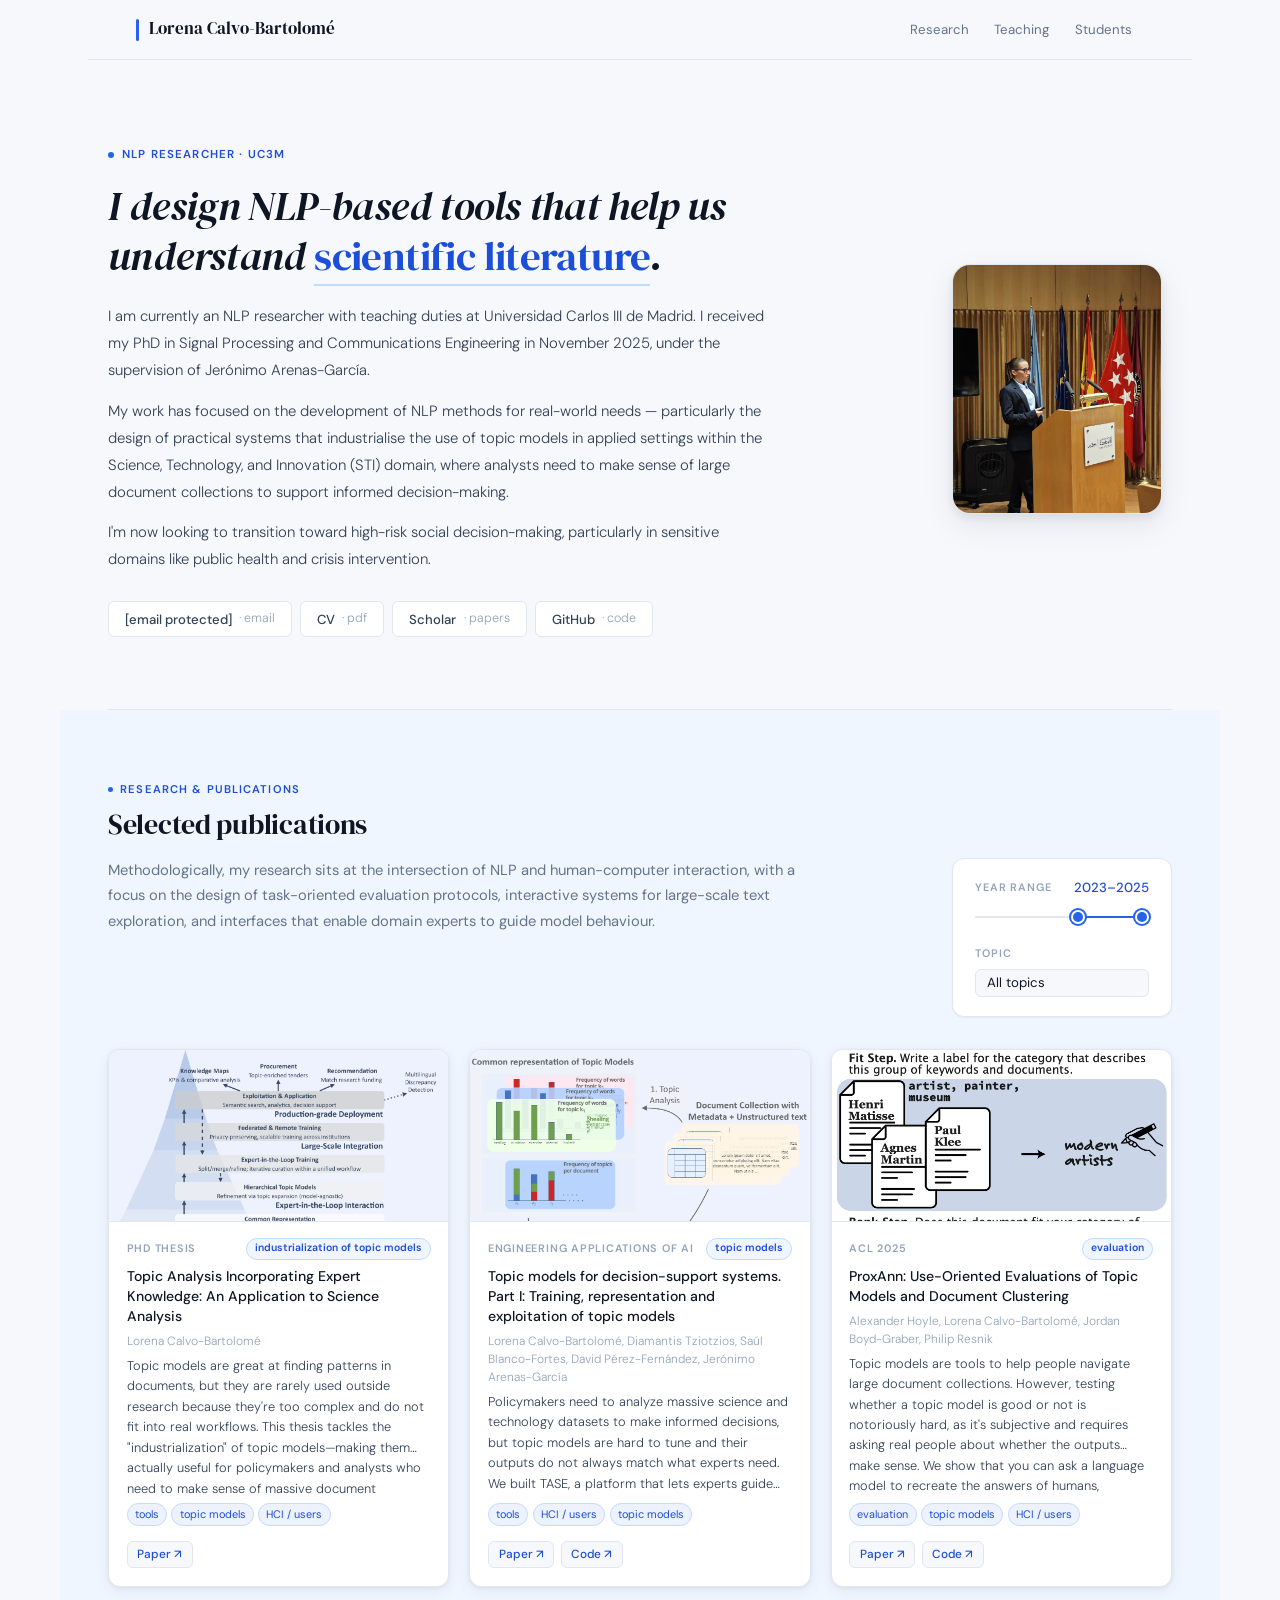
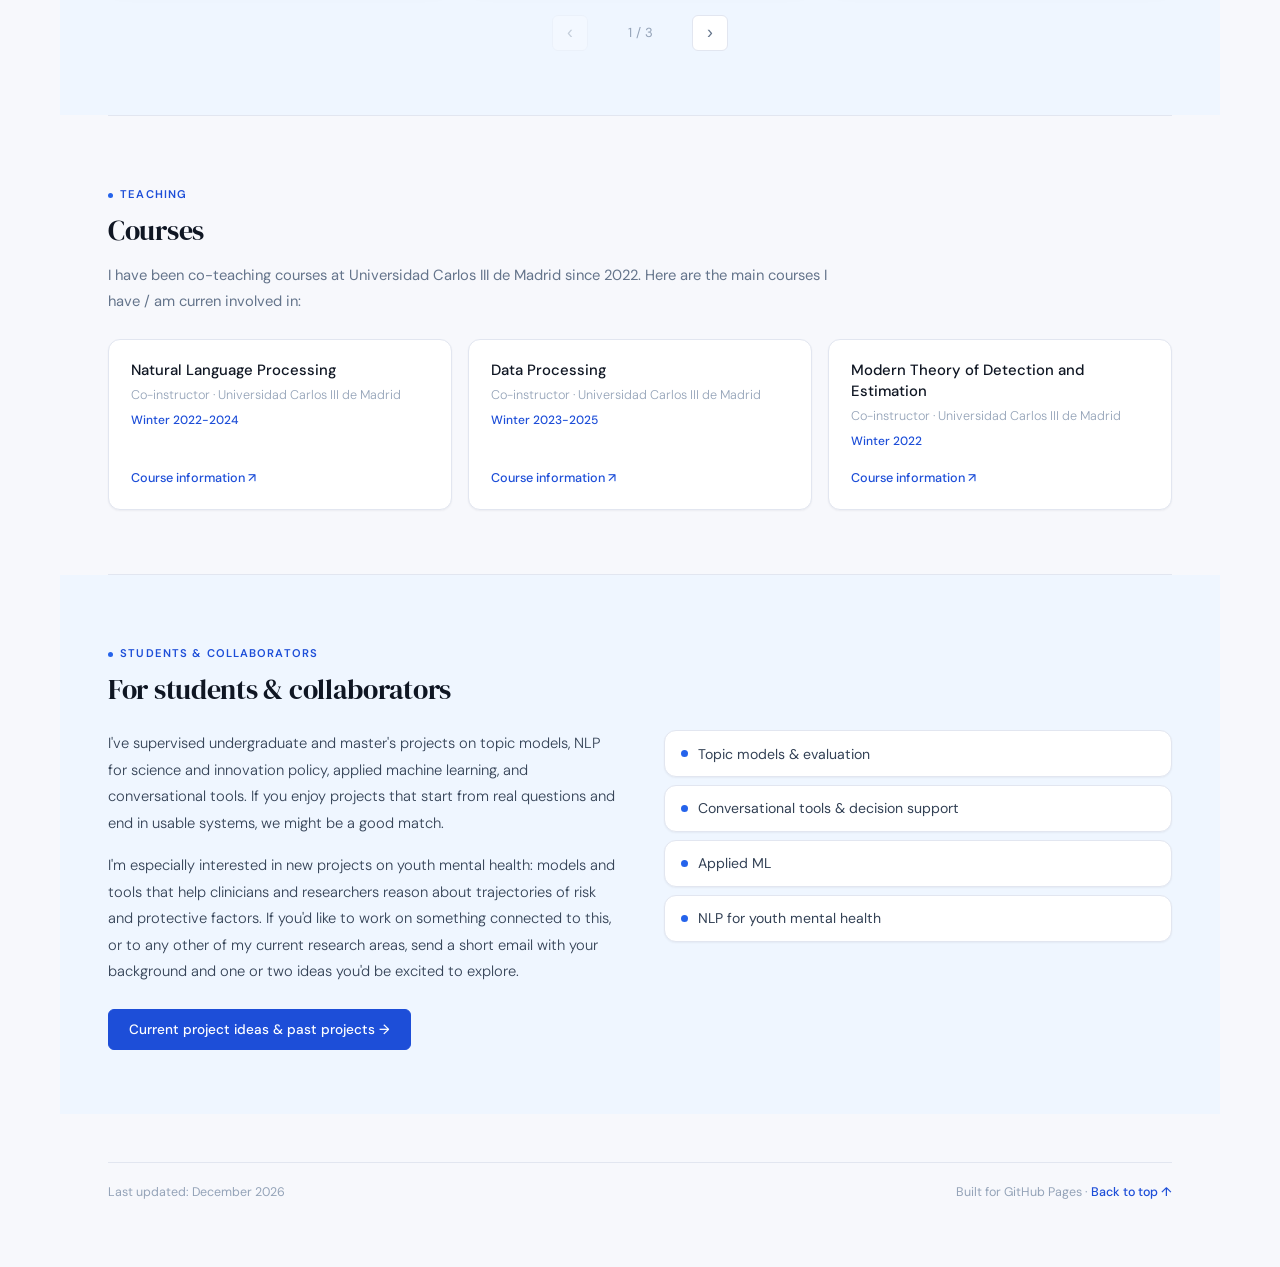
==== commit cca457c6: "updated style" ====
--- a/index.html
+++ b/index.html
@@ -3,236 +3,185 @@
   <head>
     <meta charset="UTF-8" />
     <title>Lorena Calvo-Bartolomé</title>
-
     <meta name="viewport" content="width=device-width, initial-scale=1" />
-    <meta
-      name="description"
-      content="Academic homepage of Lorena Calvo-Bartolomé -  Ph.D. in Signal Processing and Communications Engineering | Natural Language Processing Researcher @ Universidad Carlos III de Madrid."
-    />
-
-    <!-- favicon as inline SVG -->
-    <link
-      rel="icon"
-      href="data:image/svg+xml,<svg xmlns=%22http://www.w3.org/2000/svg%22 viewBox=%220 0 100 100%22><text y=%22.9em%22 font-size=%2280%22></text></svg>"
-    />
-
+    <meta name="description" content="Academic homepage of Lorena Calvo-Bartolomé — Ph.D. in Signal Processing and Communications Engineering | NLP Researcher @ Universidad Carlos III de Madrid." />
+    <link rel="icon" href="data:image/svg+xml,<svg xmlns=%22http://www.w3.org/2000/svg%22 viewBox=%220 0 100 100%22><text y=%22.9em%22 font-size=%2280%22>🔵</text></svg>" />
     <link rel="stylesheet" href="style.css" />
   </head>
 
   <body>
     <div class="page" id="top">
-      <!-- NAV -->
-      <header>
+
+      <!-- ── NAV ── -->
+      <header id="siteHeader">
         <div class="logo-wordmark">
-          <div class="logo-circle" aria-hidden="true"></div>
-          <div>
-            <div class="logo-text-main">Lorena Calvo-Bartolomé</div>
-          </div>
+          <div class="logo-bar" aria-hidden="true"></div>
+          <span class="logo-text-main">Lorena Calvo-Bartolomé</span>
         </div>
-        <nav>
+        <nav aria-label="Main navigation">
           <ul>
-            <li><a href="#research">Research / Publications</a></li>
-            <li><a href="#teaching">Teaching</a></li>
-            <li><a href="#students">Students / About</a></li>
+            <li><a href="#research" data-nav="research">Research</a></li>
+            <li><a href="#teaching" data-nav="teaching">Teaching</a></li>
+            <li><a href="#students" data-nav="students">Students</a></li>
           </ul>
         </nav>
       </header>
 
       <main>
-        <!-- HERO -->
-        <section class="section hero-combined">
+
+        <!-- ── HERO ── -->
+        <section class="hero-section" id="hero">
           <div class="hero-text">
-            <!-- <div class="hero-intro-line">
-              <span class="hero-intro-dot"></span>
-              <span>Building language technologies that serve people</span>
-            </div>-->
+            <div class="hero-eyebrow">
+              <span class="hero-eyebrow-dot"></span>
+              NLP Researcher · UC3M
+            </div>
 
             <h1 class="hero-title">
               I design NLP-based tools that help us understand
-              <span id="hero-word" class="hero-tagline-word"
-                >large document collections</span
-              >.
+              <span id="heroWord" class="hero-tagline-word">large document collections</span>.
             </h1>
 
-            <p class="hero-tagline">
-              I am currently an NLP researcher with teaching duties at Universidad Carlos III de Madrid. I received my PhD in Signal Processing and Communications Engineering (specialisation in Signal and Data Processing) in November 2025, under the supervision of Jerónimo Arenas-García.
-              <br /><br/>
-              So far, my work has focused on the development of NLP methods for real-world needs. A central theme of my research has been the design of practical systems that industrialise the use of topic models, particularly in applied settings within the Science, Technology, and Innovation (STI) domain, where analysts need to make sense of large document collections to support informed decision-making.
-              <br /><br />
-              I'm now looking to transition from supporting technical decision-making (such as public procurement) to high-risk social decision-making, particularly in sensitive domains like public health and crisis intervention.
-
-              One direction I am aiming to explore is the design of NLP-based tools that help practitioners identify which social and emotional factors drive risk in young people, and where timely interventions could prevent crises rather than merely react to them.
-            </p>
+            <div class="hero-bio">
+              <p>I am currently an NLP researcher with teaching duties at Universidad Carlos III de Madrid. I received my PhD in Signal Processing and Communications Engineering in November 2025, under the supervision of Jerónimo Arenas-García.</p>
+              <p>My work has focused on the development of NLP methods for real-world needs — particularly the design of practical systems that industrialise the use of topic models in applied settings within the Science, Technology, and Innovation (STI) domain, where analysts need to make sense of large document collections to support informed decision-making.</p>
+              <p>I'm now looking to transition toward high-risk social decision-making, particularly in sensitive domains like public health and crisis intervention.</p>
+            </div>
 
             <div class="hero-links">
-              <a href="mailto:lcalvo@pa.uc3m.es">
-                lcalvo@pa.uc3m.es <span>· email</span>
+              <a class="hero-link" href="/cdn-cgi/l/email-protection#6c000f0d001a032c1c0d42190f5f0142091f">
+                <span class="__cf_email__" data-cfemail="1b77787a776d745b6b7a356e782876357e68">[email&#160;protected]</span> <span class="link-type">· email</span>
               </a>
-              <a href="https://drive.google.com/file/d/1kEdb9NDCK2ik7OSYC50FK64Gg6JccpK4/view?usp=drive_link" target="_blank" rel="noopener">
-                CV <span>· pdf</span>
+              <a class="hero-link" href="https://drive.google.com/file/d/1kEdb9NDCK2ik7OSYC50FK64Gg6JccpK4/view?usp=drive_link" target="_blank" rel="noopener">
+                CV <span class="link-type">· pdf</span>
               </a>
-              <a
-                href="https://scholar.google.com/citations?user=qtRz6ksAAAAJ&hl=en"
-                target="_blank"
-                rel="noopener"
-              >
-                Scholar <span>· papers</span>
+              <a class="hero-link" href="https://scholar.google.com/citations?user=qtRz6ksAAAAJ&hl=en" target="_blank" rel="noopener">
+                Scholar <span class="link-type">· papers</span>
               </a>
-              <a
-                href="https://github.com/lcalvobartolome"
-                target="_blank"
-                rel="noopener"
-              >
-                GitHub <span>· code</span>
+              <a class="hero-link" href="https://github.com/lcalvobartolome" target="_blank" rel="noopener">
+                GitHub <span class="link-type">· code</span>
               </a>
             </div>
           </div>
 
           <aside class="hero-profile" aria-label="Profile photo">
-            <div class="hero-photo">
+            <div class="hero-photo-wrap">
               <img src="img/IMG_4642.jpeg" alt="Lorena Calvo-Bartolomé" />
             </div>
           </aside>
         </section>
 
-        <!-- RESEARCH + PUBLICATIONS -->
-        <section class="section" id="research">
-          <div class="research-header">
-            <div class="section-heading">
-              <div class="section-icon" aria-hidden="true"></div>
-              <h2>Research & selected publications</h2>
-            </div>
-
+        <!-- ── RESEARCH & PUBLICATIONS ── -->
+        <section class="section section-tinted" id="research" data-screen-label="Research">
+          <div class="section-heading">
+            <div class="section-label">
+              <span class="section-label-dot"></span>Research &amp; Publications
+            </div>
+            <h2>Selected publications</h2>
+          </div>
+
+          <div class="research-intro">
             <p class="section-subtitle">
               Methodologically, my research sits at the intersection of NLP and human-computer interaction, with a focus on the design of task-oriented evaluation protocols, interactive systems for large-scale text exploration, and interfaces that enable domain experts to guide model behaviour.
             </p>
 
             <!-- Filters -->
-            <div class="filter-bar">
+            <div class="filter-bar" aria-label="Filter publications">
               <div class="filter-group">
-                <label for="yearMin">Filter by year</label>
+                <div style="display:flex;justify-content:space-between;align-items:center;">
+                  <span class="filter-label">Year range</span>
+                  <span id="yearLabel">2023–2025</span>
+                </div>
                 <div class="filter-range">
                   <div class="range-track"></div>
                   <div class="range-highlight" id="rangeHighlight"></div>
-                  <input
-                    type="range"
-                    id="yearMin"
-                    min="2020"
-                    max="2025"
-                    value="2023"
-                  />
-                  <input
-                    type="range"
-                    id="yearMax"
-                    min="2020"
-                    max="2025"
-                    value="2025"
-                  />
+                  <input type="range" id="yearMin" min="2020" max="2025" value="2023" style="z-index:2;" />
+                  <input type="range" id="yearMax" min="2020" max="2025" value="2025" style="z-index:3;" />
                 </div>
-                <span id="yearLabel">2023-2025</span>
               </div>
-
               <div class="filter-group">
-                <label for="tagFilter">or tag</label>
+                <span class="filter-label">Topic</span>
                 <select id="tagFilter">
-                  <option value="all">all</option>
-                  <option value="multi">multilingual</option>
-                  <option value="eval">evaluation</option>
-                  <option value="tooling">tools</option>
-                  <option value="tm">topic models</option>
+                  <option value="all">All topics</option>
+                  <option value="multi">Multilingual</option>
+                  <option value="eval">Evaluation</option>
+                  <option value="tooling">Tools</option>
+                  <option value="tm">Topic models</option>
                   <option value="hci">HCI / users</option>
                 </select>
               </div>
             </div>
           </div>
 
-          <!-- Pubs carousel -->
-          <div class="pubs-carousel">
-            <button
-              class="carousel-arrow carousel-arrow-left"
-              type="button"
-              aria-label="Previous publications"
-            >
-              ‹
-            </button>
-
-            <section
-              class="pubs-grid"
-              id="pubsGrid"
-              aria-label="Selected publications"
-            ></section>
-
-            <button
-              class="carousel-arrow carousel-arrow-right"
-              type="button"
-              aria-label="Next publications"
-            >
-              ›
-            </button>
+          <!-- Publications grid (filled by JS) -->
+          <div class="pubs-grid" id="pubsGrid" aria-label="Publications"></div>
+
+          <!-- Pagination -->
+          <div class="pubs-pagination" id="pubsPagination" aria-label="Publication pages">
+            <button class="pubs-page-btn" id="pubsPrev" type="button" aria-label="Previous">&#8249;</button>
+            <span class="pubs-page-counter" id="pubsCounter"></span>
+            <button class="pubs-page-btn" id="pubsNext" type="button" aria-label="Next">&#8250;</button>
           </div>
         </section>
 
-        <!-- TEACHING -->
-        <section class="section card-section" id="teaching">
+        <!-- ── TEACHING ── -->
+        <section class="section" id="teaching" data-screen-label="Teaching">
           <div class="section-heading">
-            <div class="section-icon" aria-hidden="true"></div>
-            <h2>Teaching</h2>
+            <div class="section-label">
+              <span class="section-label-dot"></span>Teaching
+            </div>
+            <h2>Courses</h2>
           </div>
-
           <p class="section-subtitle" id="teachingIntro"></p>
-          <div class="course-list" id="courseList"></div>
+          <div class="course-grid" id="courseGrid"></div>
         </section>
 
-        <!-- STUDENTS / ABOUT -->
-        <section class="section card-section" id="students">
+        <!-- ── STUDENTS ── -->
+        <section class="section section-tinted" id="students" data-screen-label="Students">
           <div class="section-heading">
-            <div class="section-icon" aria-hidden="true"></div>
-            <h2>For students & collaborators</h2>
+            <div class="section-label">
+              <span class="section-label-dot"></span>Students &amp; Collaborators
+            </div>
+            <h2>For students &amp; collaborators</h2>
           </div>
 
-          <p class="section-subtitle" id="studentsIntro"></p>
-          <p class="section-subtitle" id="studentsFocus"></p>
-          <div class="student-lines" id="studentLines"></div>
-
-          <a class="ideas-button" id="ideasButton" href="projects.html">
-            Current project ideas & Past projects →
-          </a>
+          <div class="students-layout">
+            <div class="students-copy">
+              <p id="studentsIntro"></p>
+              <p id="studentsFocus"></p>
+              <a class="ideas-cta" id="ideasCta" href="projects.html">
+                Current project ideas &amp; past projects →
+              </a>
+            </div>
+
+            <div class="research-lines" id="researchLines" aria-label="Research lines"></div>
+          </div>
         </section>
+
       </main>
 
       <footer>
-        Last updated: <span id="lastUpdated"></span> · Built for GitHub Pages.
+        <span>Last updated: <span id="lastUpdated">—</span></span>
+        <span>Built for GitHub Pages · <a href="#top">Back to top ↑</a></span>
       </footer>
     </div>
 
-    <!-- PUBLICATION MODAL -->
-    <div class="pub-modal" id="pubModal" aria-hidden="true">
+    <!-- ── PUBLICATION MODAL ── -->
+    <div class="pub-modal" id="pubModal" role="dialog" aria-modal="true" aria-hidden="true" aria-label="Publication detail">
       <div class="pub-modal-card">
         <div class="pub-modal-inner">
-          <button class="modal-close" type="button" aria-label="Close">
-            ×
-          </button>
+          <button class="modal-close" type="button" aria-label="Close">×</button>
           <div id="pubModalContent"></div>
         </div>
       </div>
     </div>
 
-    <!-- SCRIPT -->
-    <script>
-      const PAGE_SIZE = 3;
-      let allCards = [];
-      let filteredCards = [];
-      let currentStartIndex = 0;
-      let leftArrow = null;
-      let rightArrow = null;
-
-      function isMobileView() {
-        return window.matchMedia("(max-width: 640px)").matches;
-      }
-
-      /* Rotating hero word */
+    <script data-cfasync="false" src="/cdn-cgi/scripts/5c5dd728/cloudflare-static/email-decode.min.js"></script><script>
+      /* ──────────────────────────────────────────────
+         ROTATING HERO WORD
+      ─────────────────────────────────────────────── */
       function initRotatingWord() {
-        const el = document.getElementById("hero-word");
+        const el = document.getElementById("heroWord");
         if (!el) return;
         const words = [
           "large document collections",
@@ -253,52 +202,114 @@
             el.textContent = words[idx];
             el.style.opacity = "1";
             el.style.transform = "translateY(0)";
-          }, 150);
-        }, 2200);
-      }
-
-      /* Build one publication card from JSON */
+          }, 160);
+        }, 2400);
+        el.style.transition = "opacity 160ms ease, transform 160ms ease";
+      }
+
+      /* ──────────────────────────────────────────────
+         SCROLL-SPY NAV
+      ─────────────────────────────────────────────── */
+      function initScrollSpy() {
+        const sections = ["research", "teaching", "students"];
+        const links = {};
+        sections.forEach((id) => {
+          const el = document.querySelector(`[data-nav="${id}"]`);
+          if (el) links[id] = el;
+        });
+
+        const observer = new IntersectionObserver(
+          (entries) => {
+            entries.forEach((entry) => {
+              const id = entry.target.id;
+              if (links[id]) {
+                if (entry.isIntersecting) links[id].classList.add("active");
+                else links[id].classList.remove("active");
+              }
+            });
+          },
+          { rootMargin: "-30% 0px -60% 0px" }
+        );
+
+        sections.forEach((id) => {
+          const el = document.getElementById(id);
+          if (el) observer.observe(el);
+        });
+      }
+
+      /* ──────────────────────────────────────────────
+         SMOOTH SCROLL
+      ─────────────────────────────────────────────── */
+      function initSmoothScroll() {
+        const header = document.getElementById("siteHeader");
+        document.querySelectorAll('a[href^="#"]').forEach((link) => {
+          link.addEventListener("click", (e) => {
+            const id = link.getAttribute("href").slice(1);
+            const target = document.getElementById(id);
+            if (!target) return;
+            e.preventDefault();
+            const offset = header ? header.offsetHeight + 16 : 16;
+            const top = target.getBoundingClientRect().top + window.scrollY - offset;
+            window.scrollTo({ top, behavior: "smooth" });
+          });
+        });
+      }
+
+      /* ──────────────────────────────────────────────
+         BUILD PUB CARD
+      ─────────────────────────────────────────────── */
+      const TAG_LABELS = {
+        multi: "multilingual",
+        eval: "evaluation",
+        hci: "HCI / users",
+        tooling: "tools",
+        tm: "topic models",
+      };
+
       function buildPubCard(pub) {
         const article = document.createElement("article");
         article.className = "pub-card";
-        article.id = pub.id;
         article.dataset.year = pub.year;
         article.dataset.tags = (pub.tags || []).join(",");
 
         const img = document.createElement("img");
-        img.className = "pub-header-img";
+        img.className = "pub-thumb";
         img.src = pub.thumb;
         img.alt = pub.title + " thumbnail";
+        img.loading = "lazy";
         article.appendChild(img);
 
         const body = document.createElement("div");
         body.className = "pub-body";
 
-        const badgeRow = document.createElement("div");
-        badgeRow.className = "pub-badge-row";
-
-        const venueSpan = document.createElement("span");
-        venueSpan.textContent = pub.venue;
-        badgeRow.appendChild(venueSpan);
-
+        // meta row
+        const metaRow = document.createElement("div");
+        metaRow.className = "pub-meta-row";
+        const venue = document.createElement("span");
+        venue.className = "pub-venue";
+        venue.textContent = pub.venue;
+        metaRow.appendChild(venue);
         if (pub.badge) {
           const badge = document.createElement("span");
           badge.className = "pub-badge";
           badge.textContent = pub.badge;
-          badgeRow.appendChild(badge);
-        }
-        body.appendChild(badgeRow);
-
+          metaRow.appendChild(badge);
+        }
+        body.appendChild(metaRow);
+
+        // title
         const h3 = document.createElement("h3");
         h3.className = "pub-title";
         h3.textContent = pub.title;
         body.appendChild(h3);
 
+        // authors
         const authors = document.createElement("div");
         authors.className = "pub-authors";
         authors.textContent = (pub.authors || []).join(", ");
         body.appendChild(authors);
 
+        // summary
         if (pub.summary) {
           const summary = document.createElement("div");
           summary.className = "pub-summary";
@@ -306,60 +317,33 @@
           body.appendChild(summary);
         }
 
+        // tags
         if (pub.tags && pub.tags.length) {
           const tagsWrap = document.createElement("div");
           tagsWrap.className = "pub-tags";
-          const labelMap = {
-            multi: "multilingual",
-            eval: "evaluation",
-            hci: "HCI / users",
-            tooling: "tools",
-            tm: "topic models",
-          };
           pub.tags.forEach((tag) => {
             const pill = document.createElement("span");
-            pill.className = "pub-tag-pill";
-            pill.textContent = labelMap[tag] || tag;
+            pill.className = "pub-tag";
+            pill.textContent = TAG_LABELS[tag] || tag;
             tagsWrap.appendChild(pill);
           });
           body.appendChild(tagsWrap);
         }
 
+        // links
         if (pub.links && pub.links.length) {
           const linksRow = document.createElement("div");
           linksRow.className = "pub-links-row";
-
           pub.links.forEach((link) => {
-            if (["paper", "github", "hf"].includes(link.type)) {
-              const a = document.createElement("a");
-              a.className = "pub-link-icon";
-              a.href = link.href;
-              a.target = "_blank";
-              a.rel = "noopener";
-
-              const span = document.createElement("span");
-              if (link.type === "paper") {
-                span.textContent = "[paper]";
-                a.setAttribute("aria-label", "Paper");
-              } else if (link.type === "github") {
-                span.textContent = "[code]";
-                a.setAttribute("aria-label", "GitHub repository");
-              } else if (link.type === "hf") {
-                span.textContent = "[HuggingFace]";
-                a.setAttribute("aria-label", "Hugging Face model");
-              }
-              a.appendChild(span);
-              linksRow.appendChild(a);
-            } else {
-              const a = document.createElement("a");
-              a.href = link.href;
-              a.target = "_blank";
-              a.rel = "noopener";
-              a.textContent = link.href;
-              linksRow.appendChild(a);
-            }
+            const a = document.createElement("a");
+            a.className = "pub-link-btn";
+            a.href = link.href;
+            a.target = "_blank";
+            a.rel = "noopener";
+            const labels = { paper: "Paper ↗", github: "Code ↗", hf: "HuggingFace ↗" };
+            a.textContent = labels[link.type] || link.href;
+            linksRow.appendChild(a);
           });
-
           body.appendChild(linksRow);
         }
 
@@ -367,225 +351,164 @@
         return article;
       }
 
-      /* Carousel arrows */
-      function initCarouselArrows() {
-        leftArrow = document.querySelector(".carousel-arrow-left");
-        rightArrow = document.querySelector(".carousel-arrow-right");
-        if (!leftArrow || !rightArrow) return;
-
-        leftArrow.addEventListener("click", () => moveCarousel(-1));
-        rightArrow.addEventListener("click", () => moveCarousel(1));
-
-        updateCarouselArrows();
-      }
-
-      function moveCarousel(step) {
-        if (!filteredCards.length) return;
-        const maxStart = Math.max(filteredCards.length - PAGE_SIZE, 0);
-        currentStartIndex = Math.min(
-          Math.max(currentStartIndex + step, 0),
-          maxStart
-        );
-        updateCarousel();
-      }
-
-      function updateCarouselArrows() {
-        if (!leftArrow || !rightArrow) return;
-
-        // On mobile we hide arrows via CSS; just disable them in JS too
-        if (isMobileView()) {
-          leftArrow.disabled = true;
-          rightArrow.disabled = true;
-          return;
-        }
-
-        if (!filteredCards.length || filteredCards.length <= PAGE_SIZE) {
-          leftArrow.disabled = true;
-          rightArrow.disabled = true;
-          return;
-        }
-
-        leftArrow.disabled = currentStartIndex === 0;
-        rightArrow.disabled =
-          currentStartIndex + PAGE_SIZE >= filteredCards.length;
-      }
-
-      function updateCarousel() {
-        // hide everything first
-        allCards.forEach((card) => {
-          card.style.display = "none";
+      /* ──────────────────────────────────────────────
+         PUBLICATIONS — LOAD & FILTER
+      ─────────────────────────────────────────────── */
+      const PAGE_SIZE = 3;
+      let allPubCards = [];
+      let filteredPubCards = [];
+      let currentPage = 0;
+
+      function renderPage() {
+        const grid = document.getElementById("pubsGrid");
+        const counter = document.getElementById("pubsCounter");
+        const prevBtn = document.getElementById("pubsPrev");
+        const nextBtn = document.getElementById("pubsNext");
+        if (!grid) return;
+
+        const total = filteredPubCards.length;
+        const totalPages = Math.max(1, Math.ceil(total / PAGE_SIZE));
+        currentPage = Math.min(currentPage, totalPages - 1);
+
+        // hide all, show page slice
+        allPubCards.forEach((c) => (c.style.display = "none"));
+        const start = currentPage * PAGE_SIZE;
+        filteredPubCards.slice(start, start + PAGE_SIZE).forEach((c) => (c.style.display = ""));
+
+        // empty state
+        let empty = grid.querySelector(".pubs-empty");
+        if (total === 0) {
+          if (!empty) {
+            empty = document.createElement("p");
+            empty.className = "pubs-empty";
+            empty.textContent = "No publications match the current filters.";
+            grid.appendChild(empty);
+          }
+        } else {
+          if (empty) empty.remove();
+        }
+
+        // pagination controls
+        const pagination = document.getElementById("pubsPagination");
+        if (pagination) pagination.style.display = total <= PAGE_SIZE ? "none" : "";
+
+        if (counter) counter.textContent = total > 0 ? (currentPage + 1) + " / " + totalPages : "";
+        if (prevBtn) prevBtn.disabled = currentPage === 0;
+        if (nextBtn) nextBtn.disabled = currentPage >= totalPages - 1;
+      }
+
+      function applyPubFilters() {
+        const yearMin = parseInt(document.getElementById("yearMin").value, 10);
+        const yearMax = parseInt(document.getElementById("yearMax").value, 10);
+        const tag = document.getElementById("tagFilter").value;
+
+        filteredPubCards = allPubCards.filter((card) => {
+          const year = parseInt(card.dataset.year, 10);
+          const tags = (card.dataset.tags || "").split(",").map((t) => t.trim()).filter(Boolean);
+          return year >= yearMin && year <= yearMax && (tag === "all" || tags.includes(tag));
         });
 
-        if (!filteredCards.length) {
-          updateCarouselArrows();
-          return;
-        }
-
-        if (isMobileView()) {
-          // On phone: show ALL filtered cards as a vertical list
-          filteredCards.forEach((card) => {
-            card.style.display = "";
-          });
-          currentStartIndex = 0; // reset for when user rotates/resizes
-        } else {
-          // Desktop / tablet: keep paging behaviour
-          const visibleSlice = filteredCards.slice(
-            currentStartIndex,
-            currentStartIndex + PAGE_SIZE
-          );
-          visibleSlice.forEach((card) => {
-            card.style.display = "";
-          });
-        }
-
-        updateCarouselArrows();
-      }
-
-      /* Filters */
+        currentPage = 0;
+        renderPage();
+      }
+
+      function updateRangeHighlight() {
+        const yearMin = document.getElementById("yearMin");
+        const yearMax = document.getElementById("yearMax");
+        const highlight = document.getElementById("rangeHighlight");
+        const label = document.getElementById("yearLabel");
+        if (!yearMin || !yearMax || !highlight || !label) return;
+
+        const min = parseInt(yearMin.value, 10);
+        const max = parseInt(yearMax.value, 10);
+        const absMin = parseInt(yearMin.min, 10);
+        const absMax = parseInt(yearMax.max, 10);
+        const span = absMax - absMin;
+
+        const leftPct = ((min - absMin) / span) * 100;
+        const rightPct = ((max - absMin) / span) * 100;
+        highlight.style.left = leftPct + "%";
+        highlight.style.width = Math.max(rightPct - leftPct, 0) + "%";
+        label.textContent = min + "–" + max;
+      }
+
       function initFilters() {
         const yearMin = document.getElementById("yearMin");
         const yearMax = document.getElementById("yearMax");
-        const yearLabel = document.getElementById("yearLabel");
-        const highlight = document.getElementById("rangeHighlight");
         const tagFilter = document.getElementById("tagFilter");
-
-        if (
-          !yearMin ||
-          !yearMax ||
-          !yearLabel ||
-          !highlight ||
-          !tagFilter ||
-          !allCards.length
-        )
-          return;
-
-        const minYear = parseInt(yearMin.min, 10);
-        const maxYear = parseInt(yearMax.max, 10);
-        const span = maxYear - minYear;
-
-        function updateHighlight() {
-          const min = parseInt(yearMin.value, 10);
-          const max = parseInt(yearMax.value, 10);
-          const leftPercent = ((min - minYear) / span) * 100;
-          const rightPercent = ((max - minYear) / span) * 100;
-          highlight.style.left = leftPercent + "%";
-          highlight.style.width = Math.max(rightPercent - leftPercent, 0) + "%";
-        }
-
-        function normalizeYears() {
-          let min = parseInt(yearMin.value, 10);
-          let max = parseInt(yearMax.value, 10);
-          if (min > max) {
-            max = min;
-            yearMax.value = String(max);
-          }
-          yearLabel.textContent = min + "-" + max;
-          updateHighlight();
-        }
-
-        // Make sure the min thumb is still reachable when close to max
-        function updateZIndex() {
-          const min = parseInt(yearMin.value, 10);
-          const max = parseInt(yearMax.value, 10);
-          if (min >= max) {
-            yearMin.style.zIndex = "3";
-            yearMax.style.zIndex = "2";
-          } else {
-            yearMin.style.zIndex = "2";
-            yearMax.style.zIndex = "3";
-          }
-        }
-
-        function applyFilters() {
-          const min = parseInt(yearMin.value, 10);
-          const max = parseInt(yearMax.value, 10);
-          const tag = tagFilter.value;
-
-          filteredCards = allCards.filter((card) => {
-            const year = parseInt(card.dataset.year, 10);
-            const tags = (card.dataset.tags || "")
-              .split(",")
-              .map((t) => t.trim())
-              .filter(Boolean);
-
-            const yearOK = year >= min && year <= max;
-            const tagOK = tag === "all" || tags.includes(tag);
-            return yearOK && tagOK;
-          });
-
-          currentStartIndex = 0;
-          updateCarousel();
-        }
+        const prevBtn = document.getElementById("pubsPrev");
+        const nextBtn = document.getElementById("pubsNext");
+        if (!yearMin || !yearMax || !tagFilter) return;
 
         function onChange() {
-          normalizeYears();
-          updateZIndex();
-          applyFilters();
+          let mn = parseInt(yearMin.value, 10);
+          let mx = parseInt(yearMax.value, 10);
+          if (mn > mx) { mx = mn; yearMax.value = String(mx); }
+          updateRangeHighlight();
+          applyPubFilters();
         }
 
         yearMin.addEventListener("input", onChange);
         yearMax.addEventListener("input", onChange);
-        tagFilter.addEventListener("change", applyFilters);
-
-        normalizeYears();
-        updateZIndex();
-        applyFilters();
-      }
-
-      /* Smooth scrolling for nav */
-      function initSmoothScroll() {
-        const header = document.querySelector("header");
-        const links = document.querySelectorAll('nav a[href^="#"]');
-        if (!header || !links.length) return;
-
-        function scrollToId(id) {
-          const target = document.getElementById(id);
-          if (!target) return;
-          const headerHeight = header.offsetHeight;
-          const rect = target.getBoundingClientRect();
-          const offset = window.pageYOffset + rect.top - headerHeight - 16;
-          window.scrollTo({ top: offset, behavior: "smooth" });
-        }
-
-        links.forEach((link) => {
-          link.addEventListener("click", (e) => {
-            const href = link.getAttribute("href");
-            if (!href || !href.startsWith("#")) return;
-            const id = href.slice(1);
-            const target = document.getElementById(id);
-            if (!target) return;
-            e.preventDefault();
-            scrollToId(id);
+        tagFilter.addEventListener("change", applyPubFilters);
+
+        if (prevBtn) prevBtn.addEventListener("click", () => { currentPage--; renderPage(); });
+        if (nextBtn) nextBtn.addEventListener("click", () => { currentPage++; renderPage(); });
+
+        updateRangeHighlight();
+        applyPubFilters();
+      }
+
+      async function loadPublications() {
+        const grid = document.getElementById("pubsGrid");
+        if (!grid) return;
+        try {
+          const res = await fetch("publications.json");
+          if (!res.ok) throw new Error("HTTP " + res.status);
+          const pubs = await res.json();
+          pubs.sort((a, b) => b.year - a.year).forEach((pub) => {
+            const card = buildPubCard(pub);
+            card.style.display = "none"; // hidden until renderPage
+            grid.appendChild(card);
+            allPubCards.push(card);
           });
-        });
-      }
-
-      /* Modal for expanded publication */
+          filteredPubCards = [...allPubCards];
+          initFilters();   // sets filters then calls applyPubFilters → renderPage
+          initPubModal();
+        } catch (err) {
+          console.error("loadPublications:", err);
+          grid.innerHTML = '<p class="pubs-empty">Could not load publications.</p>';
+        }
+      }
+
+      /* ──────────────────────────────────────────────
+         PUBLICATION MODAL
+      ─────────────────────────────────────────────── */
       function initPubModal() {
-        const cards = Array.from(document.querySelectorAll(".pub-card"));
         const modal = document.getElementById("pubModal");
-        const modalContent = document.getElementById("pubModalContent");
-        if (!modal || !modalContent) return;
-        const closeBtn = modal.querySelector(".modal-close");
-        if (!closeBtn) return;
+        const content = document.getElementById("pubModalContent");
+        const closeBtn = modal && modal.querySelector(".modal-close");
+        if (!modal || !content || !closeBtn) return;
 
         function openModal(card) {
           const clone = card.cloneNode(true);
           clone.classList.add("expanded");
           clone.style.cursor = "default";
-          modalContent.innerHTML = "";
-          modalContent.appendChild(clone);
+          content.innerHTML = "";
+          content.appendChild(clone);
           modal.classList.add("open");
           modal.setAttribute("aria-hidden", "false");
+          document.body.style.overflow = "hidden";
         }
 
         function closeModal() {
           modal.classList.remove("open");
           modal.setAttribute("aria-hidden", "true");
-          modalContent.innerHTML = "";
-        }
-
-        cards.forEach((card) => {
+          content.innerHTML = "";
+          document.body.style.overflow = "";
+        }
+
+        allPubCards.forEach((card) => {
           card.addEventListener("click", (e) => {
             if (e.target.closest("a")) return;
             openModal(card);
@@ -593,79 +516,44 @@
         });
 
         closeBtn.addEventListener("click", closeModal);
-        modal.addEventListener("click", (e) => {
-          if (e.target === modal) closeModal();
+        modal.addEventListener("click", (e) => { if (e.target === modal) closeModal(); });
+        document.addEventListener("keydown", (e) => {
+          if (e.key === "Escape" && modal.classList.contains("open")) closeModal();
         });
-
-        document.addEventListener("keydown", (e) => {
-          if (e.key === "Escape" && modal.classList.contains("open")) {
-            closeModal();
-          }
-        });
-      }
-
-      /* Load publications from JSON */
-      async function loadPublications() {
-        const grid = document.getElementById("pubsGrid");
-        if (!grid) return;
-
-        try {
-          const res = await fetch("publications.json");
-          if (!res.ok) {
-            throw new Error(
-              "HTTP " + res.status + " when fetching publications.json"
-            );
-          }
-          const pubs = await res.json();
-
-          pubs
-            .sort((a, b) => b.year - a.year)
-            .forEach((pub) => {
-              const card = buildPubCard(pub);
-              grid.appendChild(card);
-              allCards.push(card);
-            });
-
-          initCarouselArrows();
-          initFilters();
-          initPubModal();
-        } catch (err) {
-          console.error("Error loading publications.json", err);
-          grid.innerHTML = "<p>Could not load publications.</p>";
-        }
-      }
-
-      /* Teaching JSON */
+      }
+
+      /* ──────────────────────────────────────────────
+         TEACHING
+      ─────────────────────────────────────────────── */
       async function loadTeaching() {
         const introEl = document.getElementById("teachingIntro");
-        const listEl = document.getElementById("courseList");
-        if (!introEl || !listEl) return;
-
+        const grid = document.getElementById("courseGrid");
+        if (!introEl || !grid) return;
         try {
           const res = await fetch("teaching.json");
-          if (!res.ok) {
-            throw new Error(
-              "HTTP " + res.status + " when fetching teaching.json"
-            );
-          }
+          if (!res.ok) throw new Error("HTTP " + res.status);
           const data = await res.json();
-
           introEl.textContent = data.intro || "";
-
           (data.courses || []).forEach((course) => {
             const card = document.createElement("article");
             card.className = "course-card";
 
-            const h3 = document.createElement("h3");
-            h3.textContent = course.title;
-            card.appendChild(h3);
+            const title = document.createElement("div");
+            title.className = "course-title";
+            title.textContent = course.title;
+            card.appendChild(title);
 
             const meta = document.createElement("div");
             meta.className = "course-meta";
-            meta.textContent = [course.role, course.institution, course.terms]
-              .filter(Boolean)
-              .join(" · ");
+            meta.textContent = [course.role, course.institution].filter(Boolean).join(" · ");
             card.appendChild(meta);
+
+            if (course.terms) {
+              const terms = document.createElement("div");
+              terms.className = "course-terms";
+              terms.textContent = course.terms;
+              card.appendChild(terms);
+            }
 
             if (course.url) {
               const link = document.createElement("a");
@@ -673,84 +561,71 @@
               link.href = course.url;
               link.target = "_blank";
               link.rel = "noopener";
-              link.textContent = "View course information ↗";
+              link.textContent = "Course information ↗";
               card.appendChild(link);
             }
 
-            listEl.appendChild(card);
+            grid.appendChild(card);
           });
         } catch (err) {
-          console.error("Error loading teaching.json", err);
-          listEl.innerHTML = "<p>Could not load teaching information.</p>";
-        }
-      }
-
-      /* Students JSON */
-      async function loadStudentsInfo() {
+          console.error("loadTeaching:", err);
+          grid.innerHTML = "<p>Could not load teaching information.</p>";
+        }
+      }
+
+      /* ──────────────────────────────────────────────
+         STUDENTS
+      ─────────────────────────────────────────────── */
+      async function loadStudents() {
         const introEl = document.getElementById("studentsIntro");
-        const linesEl = document.getElementById("studentLines");
         const focusEl = document.getElementById("studentsFocus");
-        const ideasBtn = document.getElementById("ideasButton");
-        if (!introEl || !linesEl || !focusEl) return;
-
+        const linesEl = document.getElementById("researchLines");
+        const ctaEl = document.getElementById("ideasCta");
+        if (!introEl || !focusEl || !linesEl) return;
         try {
           const res = await fetch("students.json");
-          if (!res.ok) {
-            throw new Error(
-              "HTTP " + res.status + " when fetching students.json"
-            );
-          }
+          if (!res.ok) throw new Error("HTTP " + res.status);
           const data = await res.json();
-
           introEl.textContent = data.intro || "";
           focusEl.textContent = data.focus || "";
-
           (data.lines || []).forEach((line) => {
-            const chip = document.createElement("div");
-            chip.className = "student-line-chip";
-            chip.textContent = line;
-            linesEl.appendChild(chip);
+            const item = document.createElement("div");
+            item.className = "research-line-item";
+            const dot = document.createElement("span");
+            dot.className = "research-line-dot";
+            item.appendChild(dot);
+            item.appendChild(document.createTextNode(line));
+            linesEl.appendChild(item);
           });
-
-          if (data.ideasUrl && ideasBtn) {
-            ideasBtn.href = data.ideasUrl;
-          }
+          if (data.ideasUrl && ctaEl) ctaEl.href = data.ideasUrl;
         } catch (err) {
-          console.error("Error loading students.json", err);
-          linesEl.innerHTML = "<p>Could not load student information.</p>";
-        }
-      }
-
-      /* Set footer "Last updated" from document.lastModified */
+          console.error("loadStudents:", err);
+        }
+      }
+
+      /* ──────────────────────────────────────────────
+         LAST UPDATED
+      ─────────────────────────────────────────────── */
       function setLastUpdated() {
-        const span = document.getElementById("lastUpdated");
-        if (!span) return;
+        const el = document.getElementById("lastUpdated");
+        if (!el) return;
         const d = new Date(document.lastModified);
-        if (Number.isNaN(d.getTime())) {
-          span.textContent = "—";
-          return;
-        }
-        const formatter = new Intl.DateTimeFormat("en", {
-          month: "long",
-          year: "numeric",
-        });
-        span.textContent = formatter.format(d);
-      }
-
-      /* Init */
+        if (isNaN(d.getTime())) { el.textContent = "—"; return; }
+        el.textContent = new Intl.DateTimeFormat("en", { month: "long", year: "numeric" }).format(d);
+      }
+
+      /* ──────────────────────────────────────────────
+         INIT
+      ─────────────────────────────────────────────── */
       document.addEventListener("DOMContentLoaded", () => {
         initRotatingWord();
         initSmoothScroll();
+        initScrollSpy();
         loadPublications();
         loadTeaching();
-        loadStudentsInfo();
+        loadStudents();
         setLastUpdated();
-
-        window.addEventListener("resize", () => {
-          updateCarousel();
-        });
       });
     </script>
-
   </body>
-</html>+</html>
--- a/style.css
+++ b/style.css
@@ -1,39 +1,49 @@
-@import url('https://fonts.googleapis.com/css2?family=DM+Sans:ital,opsz,wght@0,9..40,300;0,9..40,400;0,9..40,500;1,9..40,300;1,9..40,400&family=DM+Serif+Display:ital@0;1&display=swap');
-
-/* ----------------------------------------------------------
+@import url('https://fonts.googleapis.com/css2?family=DM+Sans:ital,opsz,wght@0,9..40,300;0,9..40,400;0,9..40,500;0,9..40,600;1,9..40,300;1,9..40,400&family=DM+Serif+Display:ital@0;1&display=swap');
+
+/* ─────────────────────────────────────────────
    TOKENS
------------------------------------------------------------ */
+───────────────────────────────────────────── */
 :root {
-  --white:         #ffffff;
-  --bg:            #f8f9fc;
+  --bg:            #f7f8fc;
+  --bg-section:    #ffffff;
   --bg-card:       #ffffff;
-  --border:        #e4e7ed;
-  --border-strong: #c8cdd8;
-
-  --text:          #111827;
-  --text-2:        #374151;
-  --text-3:        #6b7280;
+  --bg-tinted:     #eff6ff;
+  --bg-pill:       #eef2ff;
+  --border:        #e2e6f0;
+  --border-strong: #c4cad8;
+
+  --text:          #0f1623;
+  --text-2:        #334155;
+  --text-3:        #64748b;
+  --text-4:        #94a3b8;
 
   --blue:          #2563eb;
   --blue-mid:      #1d4ed8;
-  --blue-lt:       #dbeafe;
+  --blue-dark:     #1e3a8a;
+  --blue-lt:       #bfdbfe;
   --blue-xlt:      #eff6ff;
-
-  --radius:        8px;
+  --blue-pill:     #dbeafe;
+
+  --radius:        6px;
   --radius-lg:     12px;
+  --radius-xl:     18px;
   --radius-pill:   999px;
 
-  --shadow:        0 1px 3px rgba(0,0,0,0.07), 0 4px 12px rgba(0,0,0,0.05);
-  --shadow-hover:  0 4px 8px rgba(0,0,0,0.08), 0 12px 28px rgba(0,0,0,0.09);
-
-  --ease:          200ms cubic-bezier(0.4, 0, 0.2, 1);
-}
-
-/* ----------------------------------------------------------
+  --shadow-sm:     0 1px 2px rgba(15,23,42,0.05);
+  --shadow:        0 1px 4px rgba(15,23,42,0.06), 0 4px 16px rgba(15,23,42,0.06);
+  --shadow-md:     0 4px 8px rgba(15,23,42,0.07), 0 12px 32px rgba(15,23,42,0.08);
+  --shadow-hover:  0 8px 16px rgba(15,23,42,0.08), 0 20px 48px rgba(15,23,42,0.10);
+
+  --ease:          180ms cubic-bezier(0.4, 0, 0.2, 1);
+  --ease-out:      220ms cubic-bezier(0, 0, 0.2, 1);
+
+  --nav-h:         60px;
+}
+
+/* ─────────────────────────────────────────────
    RESET & BASE
------------------------------------------------------------ */
+───────────────────────────────────────────── */
 *, *::before, *::after { box-sizing: border-box; margin: 0; padding: 0; }
-
 html { scroll-behavior: smooth; }
 
 body {
@@ -45,214 +55,230 @@
   line-height: 1.6;
 }
 
-p, li,
-.hero-tagline,
-.pub-summary,
-.pub-authors,
-.section-subtitle,
-.course-meta,
-.idea-card p {
-  text-align: justify;
-}
-
 a { color: var(--blue-mid); text-decoration: none; }
 a:hover { text-decoration: underline; }
 
-/* ----------------------------------------------------------
-   PAGE
------------------------------------------------------------ */
+p, .hero-tagline, .pub-summary, .pub-authors,
+.section-subtitle, .course-meta, .idea-card p {
+  text-wrap: pretty;
+}
+
+/* ─────────────────────────────────────────────
+   PAGE LAYOUT
+───────────────────────────────────────────── */
 .page {
-  max-width: 1280px;
+  max-width: 1160px;
   margin: 0 auto;
-  padding: 0 clamp(1.25rem, 4vw, 3rem) 2.5rem;
+  padding: 0 clamp(1.25rem, 5vw, 3rem) 4rem;
   display: flex;
   flex-direction: column;
-  gap: 0;
-}
-
-/* ----------------------------------------------------------
-   HEADER
------------------------------------------------------------ */
+}
+
+/* Full-bleed tinted section backgrounds via pseudo-element */
+.section-tinted {
+  position: relative;
+}
+
+.section-tinted::before {
+  content: "";
+  position: absolute;
+  top: 0;
+  bottom: 0;
+  left: calc(-1 * clamp(1.25rem, 5vw, 3rem));
+  right: calc(-1 * clamp(1.25rem, 5vw, 3rem));
+  background: var(--bg-tinted);
+  z-index: -1;
+}
+
+/* ─────────────────────────────────────────────
+   HEADER / NAV
+───────────────────────────────────────────── */
 header {
+  position: sticky;
+  top: 0;
+  z-index: 30;
   display: flex;
   justify-content: space-between;
   align-items: center;
   gap: 1.5rem;
-  padding: 1.1rem 0 1rem;
+  height: var(--nav-h);
+  background: rgba(247,248,252,0.88);
+  backdrop-filter: blur(14px);
+  -webkit-backdrop-filter: blur(14px);
   border-bottom: 1px solid var(--border);
-  margin-bottom: 2rem;
+  margin: 0 clamp(-1.25rem, -5vw, -3rem);
+  padding: 0 clamp(1.25rem, 5vw, 3rem);
 }
 
 .logo-wordmark {
   display: flex;
   align-items: center;
-  gap: 0.6rem;
-}
-
-/* Single blue bar — typographic, not decorative */
-.logo-circle {
+  gap: 0.65rem;
+  flex-shrink: 0;
+}
+
+.logo-bar {
   width: 3px;
-  height: auto;
-  align-self: stretch;
+  height: 22px;
   background: var(--blue);
   border-radius: 2px;
   flex-shrink: 0;
 }
-.logo-circle::after { display: none; }
 
 .logo-text-main {
   font-family: 'DM Serif Display', Georgia, serif;
-  font-size: 1.1rem;
+  font-size: 1.05rem;
   font-weight: 400;
-  letter-spacing: 0;
-  text-transform: none;
   color: var(--text);
-}
-
-.logo-text-sub {
-  font-size: 0.72rem;
-  color: var(--text-3);
-  letter-spacing: 0.05em;
-  text-transform: uppercase;
-  margin-top: 1px;
+  white-space: nowrap;
 }
 
 nav ul {
   display: flex;
-  flex-wrap: wrap;
+  flex-wrap: nowrap;
   gap: 0.1rem;
   list-style: none;
 }
 
 nav a {
-  font-size: 0.85rem;
+  display: block;
+  font-size: 0.83rem;
   font-weight: 400;
-  padding: 0.3rem 0.8rem;
+  padding: 0.3rem 0.75rem;
   border-radius: var(--radius);
-  border: none;
   color: var(--text-3);
   transition: background var(--ease), color var(--ease);
-}
-
-nav a:hover {
+  white-space: nowrap;
+}
+
+nav a:hover, nav a.active {
   background: var(--blue-xlt);
   color: var(--blue-mid);
   text-decoration: none;
 }
 
-nav a.active {
-  background: var(--blue-xlt);
-  color: var(--blue-mid);
-  font-weight: 500;
-}
-
-/* ----------------------------------------------------------
-   SECTION LAYOUT
------------------------------------------------------------ */
-main { display: flex; flex-direction: column; gap: 2.5rem; }
-.section { scroll-margin-top: 1rem; width: 100%; }
-
-/* ----------------------------------------------------------
+/* ─────────────────────────────────────────────
+   MAIN
+───────────────────────────────────────────── */
+main {
+  display: flex;
+  flex-direction: column;
+  gap: 0;
+}
+
+.section {
+  padding: 4rem 0;
+  border-bottom: 1px solid var(--border);
+}
+
+.section:last-child { border-bottom: none; }
+
+/* ─────────────────────────────────────────────
    SECTION HEADINGS
------------------------------------------------------------ */
+───────────────────────────────────────────── */
+.section-label {
+  display: inline-flex;
+  align-items: center;
+  gap: 0.45rem;
+  font-size: 0.7rem;
+  font-weight: 600;
+  letter-spacing: 0.1em;
+  text-transform: uppercase;
+  color: var(--blue-mid);
+  margin-bottom: 0.6rem;
+}
+
+.section-label-dot {
+  width: 5px;
+  height: 5px;
+  border-radius: 50%;
+  background: var(--blue);
+  flex-shrink: 0;
+}
+
 .section-heading {
-  display: flex;
-  align-items: center;
-  gap: 0.6rem;
-  margin-bottom: 0.6rem;
-}
-
-/* Thin left rule — restrained, editorial */
-.section-icon {
-  width: 2px;
-  height: 1.4rem;
-  background: var(--blue);
-  border-radius: 2px;
-  flex-shrink: 0;
-}
-.section-icon::after { display: none; }
+  margin-bottom: 1rem;
+}
 
 .section-heading h2 {
-  font-family: 'DM Sans', sans-serif;
-  font-size: 1.2rem;
-  font-weight: 500;
+  font-family: 'DM Serif Display', Georgia, serif;
+  font-size: clamp(1.4rem, 2.2vw, 1.75rem);
+  font-weight: 400;
+  color: var(--text);
   letter-spacing: -0.01em;
-  color: var(--text);
+  line-height: 1.2;
 }
 
 .section-subtitle {
-  font-size: 0.93rem;
+  font-size: 0.92rem;
   color: var(--text-3);
-  line-height: 1.7;
-  margin-top: 0.25rem;
-}
-
-/* ----------------------------------------------------------
+  line-height: 1.75;
+  max-width: 72ch;
+}
+
+/* ─────────────────────────────────────────────
    HERO
------------------------------------------------------------ */
-.hero-combined {
+───────────────────────────────────────────── */
+.hero-section {
   display: grid;
-  grid-template-columns: 1fr 220px;
-  gap: 2.5rem;
-  align-items: start;
-  padding: 2rem 0 2rem;
+  grid-template-columns: 1fr 230px;
+  gap: 4rem;
+  align-items: center;
+  padding: 5rem 0 4.5rem;
   border-bottom: 1px solid var(--border);
 }
 
 .hero-text { min-width: 0; }
 
-.hero-intro-line {
+.hero-eyebrow {
+  display: inline-flex;
+  align-items: center;
+  gap: 0.5rem;
   font-size: 0.72rem;
+  font-weight: 600;
+  letter-spacing: 0.1em;
   text-transform: uppercase;
-  letter-spacing: 0.14em;
-  color: var(--text-3);
-  display: flex;
-  align-items: center;
-  gap: 0.5rem;
-  margin-bottom: 0.9rem;
-}
-
-.hero-intro-dot {
+  color: var(--blue-mid);
+  margin-bottom: 1.1rem;
+}
+
+.hero-eyebrow-dot {
   width: 6px;
   height: 6px;
   border-radius: 50%;
   background: var(--blue);
-  flex-shrink: 0;
-}
-
-/* Main hero title: smaller, more measured */
+}
+
 .hero-title {
   font-family: 'DM Serif Display', Georgia, serif;
-  font-size: clamp(1.55rem, 2.6vw, 2rem);
+  font-size: clamp(1.8rem, 3.2vw, 2.55rem);
   font-weight: 400;
   font-style: italic;
-  letter-spacing: -0.01em;
-  line-height: 1.28;
+  line-height: 1.22;
+  letter-spacing: -0.015em;
   color: var(--text);
-  margin-bottom: 1rem;
-}
-
-/* Rotating word: underlined, not pill */
+  margin-bottom: 1.35rem;
+}
+
 .hero-tagline-word {
   display: inline;
   font-style: normal;
   color: var(--blue-mid);
   font-weight: 400;
-  text-decoration: underline;
-  text-decoration-color: var(--blue-lt);
-  text-underline-offset: 3px;
+  border-bottom: 2px solid var(--blue-lt);
   transition: opacity 150ms ease, transform 150ms ease;
 }
 
-.hero-tagline {
+.hero-bio {
   font-size: 0.93rem;
-  color: var(--text-3);
-  line-height: 1.8;
-  margin-bottom: 1.25rem;
+  color: var(--text-2);
+  line-height: 1.82;
   font-weight: 300;
-}
-
-.hero-tagline br { display: block; margin-bottom: 0.6rem; content: ""; }
+  margin-bottom: 1.75rem;
+  max-width: 66ch;
+}
+
+.hero-bio p + p { margin-top: 0.9em; }
 
 .hero-links {
   display: flex;
@@ -260,144 +286,114 @@
   gap: 0.5rem;
 }
 
-.hero-links a {
+.hero-link {
   display: inline-flex;
   align-items: center;
-  gap: 0.3rem;
+  gap: 0.45rem;
   font-size: 0.82rem;
   font-weight: 500;
-  padding: 0.35rem 0.85rem;
+  padding: 0.4rem 1rem;
   border-radius: var(--radius);
   border: 1px solid var(--border);
-  background: var(--white);
+  background: var(--bg-card);
   color: var(--text-2);
-  transition: border-color var(--ease), background var(--ease),
-              color var(--ease), box-shadow var(--ease);
-}
-
-.hero-links a span {
+  transition: border-color var(--ease), background var(--ease), color var(--ease), box-shadow var(--ease);
+}
+
+.hero-link .link-type {
   font-weight: 300;
-  color: var(--text-3);
+  color: var(--text-4);
   font-size: 0.78rem;
 }
 
-.hero-links a:hover {
+.hero-link:hover {
   border-color: var(--blue);
-  color: var(--blue-mid);
   background: var(--blue-xlt);
+  color: var(--blue-mid);
   text-decoration: none;
-}
+  box-shadow: var(--shadow-sm);
+}
+
+.hero-link:hover .link-type { color: var(--blue); }
 
 /* Profile photo */
 .hero-profile {
+  display: flex;
+  flex-direction: column;
+  align-items: center;
+  gap: 0;
   flex-shrink: 0;
-  align-self: center;
-}
-
-.hero-photo {
-  width: 100%;
-  aspect-ratio: 1 / 1;
-  border-radius: var(--radius-lg);
+}
+
+.hero-photo-wrap {
+  width: 210px;
+  height: 250px;
+  border-radius: var(--radius-xl);
   overflow: hidden;
+  background: var(--bg-pill);
   border: 1px solid var(--border);
-  background: var(--bg);
-}
-
-.hero-photo::before { display: none; }
-
-.hero-photo img {
+  box-shadow: var(--shadow-md);
+}
+
+.hero-photo-wrap img {
   width: 100%;
   height: 100%;
   object-fit: cover;
   object-position: center top;
-}
-
-/* ----------------------------------------------------------
-   RESEARCH / FILTER BAR
------------------------------------------------------------ */
-.research-header { margin-bottom: 0.5rem; }
-.research-header p { max-width: 100%; }
-
+  display: block;
+}
+
+/* ─────────────────────────────────────────────
+   RESEARCH / PUBLICATIONS
+───────────────────────────────────────────── */
+.research-intro {
+  display: grid;
+  grid-template-columns: 1fr auto;
+  gap: 2rem;
+  align-items: start;
+  margin-bottom: 2rem;
+}
+
+/* Filter bar */
 .filter-bar {
   display: flex;
-  flex-wrap: wrap;
-  gap: 1rem 2rem;
-  margin-top: 1.2rem;
-  padding: 0.9rem 1.2rem;
+  flex-shrink: 0;
+  flex-direction: column;
+  gap: 1rem;
+  padding: 1.15rem 1.35rem;
   border-radius: var(--radius-lg);
-  background: var(--white);
+  background: var(--bg-card);
   border: 1px solid var(--border);
-  align-items: flex-start;
-  justify-content: center;
+  box-shadow: var(--shadow-sm);
+  min-width: 220px;
 }
 
 .filter-group {
   display: flex;
   flex-direction: column;
-  justify-content: flex-start;
-  gap: 0.35rem;
-  font-size: 0.84rem;
-  color: var(--text-3);
-  text-align: center;
-  height: 100%;
-}
-
-.filter-group label {
+  gap: 0.4rem;
+}
+
+.filter-label {
+  font-size: 0.68rem;
+  font-weight: 600;
+  letter-spacing: 0.09em;
+  text-transform: uppercase;
+  color: var(--text-4);
+}
+
+#yearLabel {
+  font-size: 0.83rem;
   font-weight: 500;
-  font-size: 0.74rem;
-  letter-spacing: 0.07em;
-  text-transform: uppercase;
-  color: var(--text-3);
-}
-
-.filter-group.tag-group::after {
-  content: "";
-  display: block;
-  height: 1.4rem;
-  visibility: hidden;
-}
-
-#yearLabel {
-  margin-top: 0.4rem;
-  text-align: center;
-  font-size: 0.84rem;
-  font-weight: 500;
   color: var(--blue-mid);
   font-variant-numeric: tabular-nums;
-}
-
-#tagFilter {
-  margin-top: 0.55rem;
-  padding: 0.28rem 0.85rem;
-  border-radius: var(--radius);
-  border: 1px solid var(--border);
-  background: var(--bg);
-  font-family: 'DM Sans', sans-serif;
-  font-size: 0.84rem;
-  color: var(--text);
-  outline: none;
-  -webkit-appearance: none;
-  appearance: none;
-  cursor: pointer;
-  transition: border-color var(--ease);
-}
-
-#tagFilter:hover, #tagFilter:focus { border-color: var(--blue); }
-
-.filter-group:last-child {
-  align-items: flex-start;
-  text-align: left;
-  min-width: 160px;
-}
-
-/* ----------------------------------------------------------
-   DUAL RANGE SLIDER
------------------------------------------------------------ */
+  text-align: right;
+}
+
+/* Dual range */
 .filter-range {
   position: relative;
-  width: 240px;
-  max-width: 100%;
-  height: 28px;
+  height: 24px;
   display: flex;
   align-items: center;
 }
@@ -405,16 +401,17 @@
 .range-track {
   position: absolute;
   left: 0; right: 0;
-  height: 3px;
+  height: 2px;
   border-radius: var(--radius-pill);
   background: var(--border);
 }
 
 .range-highlight {
   position: absolute;
-  height: 3px;
+  height: 2px;
   border-radius: var(--radius-pill);
   background: var(--blue);
+  pointer-events: none;
 }
 
 .filter-range input[type="range"] {
@@ -422,616 +419,679 @@
   appearance: none;
   position: absolute;
   left: 0;
-  top: 50%;
-  transform: translateY(-50%);
   width: 100%;
   margin: 0;
   background: transparent;
-}
-
-.filter-range input[type="range"]::-webkit-slider-runnable-track,
-.filter-range input[type="range"]::-moz-range-track {
-  height: 3px;
-  background: transparent;
-}
-
-#yearMin::-webkit-slider-thumb,
-#yearMax::-webkit-slider-thumb,
-#yearMin::-moz-range-thumb,
-#yearMax::-moz-range-thumb {
+  pointer-events: none;
+}
+
+.filter-range input[type="range"]::-webkit-slider-thumb {
+  -webkit-appearance: none;
+  width: 14px; height: 14px;
+  border-radius: 50%;
+  background: var(--blue);
+  border: 2px solid white;
+  box-shadow: 0 0 0 2px var(--blue);
+  cursor: pointer;
+  pointer-events: all;
+  transition: box-shadow var(--ease);
+}
+
+.filter-range input[type="range"]::-webkit-slider-thumb:hover {
+  box-shadow: 0 0 0 3px var(--blue-lt);
+}
+
+#tagFilter {
+  padding: 0.3rem 0.7rem;
+  border-radius: var(--radius);
+  border: 1px solid var(--border);
+  background: var(--bg);
+  font-family: 'DM Sans', sans-serif;
+  font-size: 0.83rem;
+  color: var(--text);
+  outline: none;
+  cursor: pointer;
+  transition: border-color var(--ease);
   -webkit-appearance: none;
   appearance: none;
-  width: 16px;
-  height: 16px;
-  border: 2px solid #fff;
-  box-shadow: 0 0 0 2px var(--blue);
-  cursor: pointer;
-  margin-top: -6.5px;
-  transition: box-shadow var(--ease);
-}
-
-#yearMin::-webkit-slider-thumb:hover,
-#yearMax::-webkit-slider-thumb:hover {
-  box-shadow: 0 0 0 3px var(--blue);
-}
-
-#yearMin::-webkit-slider-thumb, #yearMin::-moz-range-thumb {
-  border-radius: 50%;
-  background: var(--blue);
-}
-
-#yearMax::-webkit-slider-thumb, #yearMax::-moz-range-thumb {
-  border-radius: 4px;
-  background: var(--blue-mid);
-}
-
-/* ----------------------------------------------------------
-   PUBLICATIONS CAROUSEL
------------------------------------------------------------ */
-.pubs-carousel {
+}
+
+#tagFilter:hover, #tagFilter:focus { border-color: var(--blue); }
+
+/* Pubs grid */
+.pubs-grid {
   display: grid;
-  grid-template-columns: auto 1fr auto;
-  column-gap: 0.75rem;
-  align-items: stretch;
-}
-
-.pubs-grid {
-  margin-top: 0.75rem;
-  display: flex;
-  gap: 1rem;
+  grid-template-columns: repeat(3, 1fr);
+  gap: 1.25rem;
 }
 
 .pub-card {
+  background: var(--bg-card);
   border-radius: var(--radius-lg);
-  background: var(--white);
   border: 1px solid var(--border);
   box-shadow: var(--shadow);
   overflow: hidden;
   display: flex;
   flex-direction: column;
   cursor: pointer;
-  flex: 1 1 0;
-  transition: box-shadow var(--ease), transform var(--ease), border-color var(--ease);
+  transition: box-shadow var(--ease-out), transform var(--ease-out), border-color var(--ease);
 }
 
 .pub-card:hover {
   box-shadow: var(--shadow-hover);
-  transform: translateY(-2px);
-  border-color: #bfdbfe;
-}
-
-.pub-header-img {
+  transform: translateY(-3px);
+  border-color: var(--blue-lt);
+}
+
+.pub-thumb {
   width: 100%;
-  height: 180px;
+  height: 172px;
   object-fit: cover;
   object-position: top;
+  display: block;
+  background: var(--bg-pill);
+  border-bottom: 1px solid var(--border);
   flex-shrink: 0;
-  display: block;
-  background: var(--bg);
-  border-bottom: 1px solid var(--border);
-}
-
-.pub-card.expanded {
-  flex-direction: row;
-  border: none;
-  box-shadow: none;
-  cursor: default;
-  align-items: center;
-}
-
-.pub-card.expanded .pub-header-img {
-  width: 40%;
-  max-width: 280px;
-  height: auto;
-  align-self: center;
-  object-fit: contain;
-  border-bottom: none;
-}
-
-.pub-card.expanded .pub-body { padding: 1.1rem 1.3rem 1.2rem; }
+}
 
 .pub-body {
-  padding: 0.85rem 1rem;
+  padding: 1rem 1.1rem 1.1rem;
   display: flex;
   flex-direction: column;
-  gap: 0.3rem;
+  gap: 0.35rem;
   flex-grow: 1;
 }
 
-.pub-badge-row {
+.pub-meta-row {
   display: flex;
   justify-content: space-between;
   align-items: center;
-  font-size: 0.71rem;
-  color: var(--text-3);
+  gap: 0.5rem;
+}
+
+.pub-venue {
+  font-size: 0.68rem;
+  font-weight: 600;
+  letter-spacing: 0.07em;
   text-transform: uppercase;
-  letter-spacing: 0.07em;
+  color: var(--text-4);
 }
 
 .pub-badge {
-  padding: 0.1rem 0.45rem;
-  border-radius: var(--radius);
+  font-size: 0.65rem;
+  font-weight: 600;
+  padding: 0.12rem 0.5rem;
+  border-radius: var(--radius-pill);
   background: var(--blue-xlt);
   border: 1px solid var(--blue-lt);
   color: var(--blue-mid);
-  font-weight: 600;
+  white-space: nowrap;
+}
+
+.pub-title {
+  font-size: 0.88rem;
+  font-weight: 500;
+  color: var(--text);
+  line-height: 1.45;
+}
+
+.pub-authors {
+  font-size: 0.75rem;
+  color: var(--text-4);
+  font-weight: 300;
+  line-height: 1.5;
+}
+
+.pub-summary {
+  font-size: 0.8rem;
+  line-height: 1.6;
+  color: var(--text-2);
+  display: -webkit-box;
+  -webkit-line-clamp: 5;
+  -webkit-box-orient: vertical;
+  overflow: hidden;
+  font-weight: 300;
+  flex-grow: 1;
+}
+
+.pub-tags {
+  display: flex;
+  flex-wrap: wrap;
+  gap: 0.28rem;
+  margin-top: 0.2rem;
+}
+
+.pub-tag {
   font-size: 0.68rem;
-}
-
-.pub-title {
+  padding: 0.1rem 0.45rem;
+  border-radius: var(--radius-pill);
+  background: var(--bg-pill);
+  border: 1px solid var(--blue-lt);
+  color: var(--blue-mid);
+  font-weight: 400;
+}
+
+.pub-links-row {
+  display: flex;
+  flex-wrap: wrap;
+  gap: 0.4rem;
+  margin-top: auto;
+  padding-top: 0.6rem;
+}
+
+.pub-link-btn {
+  display: inline-flex;
+  align-items: center;
+  gap: 0.25rem;
+  font-size: 0.74rem;
+  font-weight: 500;
+  padding: 0.2rem 0.6rem;
+  border-radius: var(--radius);
+  border: 1px solid var(--border);
+  background: var(--bg);
+  color: var(--blue-mid);
+  transition: border-color var(--ease), background var(--ease);
+}
+
+.pub-link-btn:hover {
+  border-color: var(--blue);
+  background: var(--blue-xlt);
+  text-decoration: none;
+}
+
+/* no results */
+.pubs-empty {
+  grid-column: 1 / -1;
+  text-align: center;
+  padding: 3rem;
+  color: var(--text-4);
   font-size: 0.9rem;
+}
+
+/* Pagination controls */
+.pubs-pagination {
+  display: flex;
+  align-items: center;
+  justify-content: center;
+  gap: 0.75rem;
+  margin-top: 1.75rem;
+}
+
+.pubs-page-btn {
+  display: inline-flex;
+  align-items: center;
+  justify-content: center;
+  width: 36px;
+  height: 36px;
+  border-radius: var(--radius);
+  border: 1px solid var(--border);
+  background: var(--bg-card);
+  font-size: 1.1rem;
+  color: var(--text-3);
+  cursor: pointer;
+  transition: color var(--ease), border-color var(--ease), background var(--ease);
+  line-height: 1;
+}
+
+.pubs-page-btn:hover:not([disabled]) {
+  border-color: var(--blue);
+  background: var(--blue-xlt);
+  color: var(--blue-mid);
+}
+
+.pubs-page-btn[disabled] {
+  opacity: 0.3;
+  cursor: default;
+  pointer-events: none;
+}
+
+.pubs-page-counter {
+  font-size: 0.82rem;
+  color: var(--text-4);
+  font-variant-numeric: tabular-nums;
+  min-width: 80px;
+  text-align: center;
+}
+
+/* ─────────────────────────────────────────────
+   TEACHING
+───────────────────────────────────────────── */
+.course-grid {
+  display: grid;
+  grid-template-columns: repeat(3, 1fr);
+  gap: 1rem;
+  margin-top: 1.5rem;
+}
+
+.course-card {
+  background: var(--bg-card);
+  border-radius: var(--radius-lg);
+  border: 1px solid var(--border);
+  padding: 1.25rem 1.35rem;
+  display: flex;
+  flex-direction: column;
+  gap: 0.35rem;
+  box-shadow: var(--shadow-sm);
+  transition: transform var(--ease-out), box-shadow var(--ease-out), border-color var(--ease);
+}
+
+.course-card:hover {
+  transform: translateY(-2px);
+  box-shadow: var(--shadow-md);
+  border-color: var(--blue-lt);
+}
+
+.course-title {
+  font-size: 0.93rem;
   font-weight: 500;
   color: var(--text);
   line-height: 1.4;
 }
 
-.pub-authors {
-  font-size: 0.77rem;
-  color: var(--text-3);
+.course-meta {
+  font-size: 0.79rem;
+  color: var(--text-4);
   font-weight: 300;
-}
-
-.pub-summary {
-  font-size: 0.8rem;
-  line-height: 1.55;
+  line-height: 1.5;
+}
+
+.course-terms {
+  font-size: 0.75rem;
+  font-weight: 500;
+  color: var(--blue-mid);
+  display: inline-flex;
+  align-items: center;
+  gap: 0.3rem;
+}
+
+.course-link {
+  margin-top: auto;
+  padding-top: 0.75rem;
+  font-size: 0.79rem;
+  font-weight: 500;
+  color: var(--blue-mid);
+  display: inline-flex;
+  align-items: center;
+  gap: 0.25rem;
+  transition: opacity var(--ease);
+}
+
+.course-link:hover { opacity: 0.7; text-decoration: none; }
+
+/* ─────────────────────────────────────────────
+   STUDENTS / ABOUT
+───────────────────────────────────────────── */
+.students-layout {
+  display: grid;
+  grid-template-columns: 1fr 1fr;
+  gap: 3rem;
+  align-items: start;
+  margin-top: 1.5rem;
+}
+
+.students-copy { display: flex; flex-direction: column; gap: 1rem; }
+
+.students-copy p {
+  font-size: 0.92rem;
   color: var(--text-2);
-  display: -webkit-box;
-  -webkit-line-clamp: 8;
-  -webkit-box-orient: vertical;
-  overflow: hidden;
-}
-
-.pub-card.expanded .pub-summary {
-  -webkit-line-clamp: unset;
-  overflow: visible;
-}
-
-.pub-tags {
-  display: flex;
-  flex-wrap: wrap;
-  gap: 0.3rem;
-  margin-top: 0.2rem;
-}
-
-.pub-tag-pill {
-  font-size: 0.72rem;
-  padding: 0.1rem 0.5rem;
+  line-height: 1.8;
+  font-weight: 300;
+}
+
+.research-lines {
+  display: flex;
+  flex-direction: column;
+  gap: 0.5rem;
+}
+
+.research-line-item {
+  display: flex;
+  align-items: center;
+  gap: 0.65rem;
+  font-size: 0.88rem;
+  font-weight: 400;
+  color: var(--text-2);
+  padding: 0.7rem 1rem;
+  border-radius: var(--radius-lg);
+  background: var(--bg-card);
+  border: 1px solid var(--border);
+  box-shadow: var(--shadow-sm);
+  transition: border-color var(--ease), background var(--ease);
+}
+
+.research-line-item:hover {
+  border-color: var(--blue-lt);
+  background: var(--blue-xlt);
+}
+
+.research-line-dot {
+  width: 7px;
+  height: 7px;
+  border-radius: 50%;
+  background: var(--blue);
+  flex-shrink: 0;
+}
+
+.ideas-cta {
+  display: inline-flex;
+  align-items: center;
+  gap: 0.4rem;
+  margin-top: 0.5rem;
+  padding: 0.55rem 1.25rem;
   border-radius: var(--radius);
-  background: var(--blue-xlt);
-  border: 1px solid var(--blue-lt);
-  color: var(--blue-mid);
-}
-
-.pub-links-row {
-  margin-top: 0.4rem;
-  display: flex;
-  flex-wrap: wrap;
-  gap: 0.35rem;
-  font-size: 0.78rem;
-}
-
-.pub-links-row a {
-  color: var(--blue-mid);
-  word-break: break-all;
-}
-
-.carousel-arrow {
-  border: 1px solid var(--border);
-  background: var(--white);
-  font-size: 1.3rem;
-  cursor: pointer;
-  line-height: 1;
-  padding: 0 0.7rem;
-  display: flex;
-  align-items: center;
-  justify-content: center;
-  border-radius: var(--radius);
-  color: var(--text-3);
-  align-self: center;
-  height: 44px;
-  transition: color var(--ease), border-color var(--ease), background var(--ease);
-}
-
-.carousel-arrow:hover:not([disabled]) {
-  color: var(--blue-mid);
-  border-color: var(--blue);
-  background: var(--blue-xlt);
-}
-
-.carousel-arrow[disabled] {
-  opacity: 0.3;
-  cursor: default;
-  pointer-events: none;
-}
-
-/* ----------------------------------------------------------
-   CARD SECTIONS
------------------------------------------------------------ */
-.card-section {
-  background: transparent;
-  border-radius: 0;
-  border: none;
-  padding: 0;
-  box-shadow: none;
-}
-
-/* ----------------------------------------------------------
-   TEACHING
------------------------------------------------------------ */
-.course-list {
-  display: grid;
-  grid-template-columns: repeat(3, 1fr);
-  gap: 0.75rem;
-  margin-top: 1rem;
-  width: 100%;
-}
-
-.course-card {
-  background: var(--white);
-  border-radius: var(--radius-lg);
-  border: 1px solid var(--border);
-  padding: 1rem 1.15rem;
-  display: flex;
-  flex-direction: column;
-  gap: 0.3rem;
-  transition: transform var(--ease), box-shadow var(--ease), border-color var(--ease);
-}
-
-.course-card:hover {
-  transform: translateY(-2px);
-  box-shadow: var(--shadow-hover);
-  border-color: #bfdbfe;
-}
-
-.course-card h3 {
-  font-size: 0.92rem;
-  font-weight: 500;
-  color: var(--text);
-}
-
-.course-meta {
-  font-size: 0.8rem;
-  color: var(--text-3);
-  line-height: 1.5;
-  font-weight: 300;
-}
-
-.course-link {
-  margin-top: 0.3rem;
-  font-size: 0.8rem;
-  font-weight: 500;
-  align-self: flex-start;
-  color: var(--blue-mid);
-  transition: opacity var(--ease);
-}
-
-.course-link:hover { opacity: 0.7; text-decoration: none; }
-
-/* ----------------------------------------------------------
-   STUDENTS
------------------------------------------------------------ */
-.student-lines {
-  display: flex;
-  flex-wrap: wrap;
-  gap: 0.4rem;
-  margin-top: 0.75rem;
-  margin-bottom: 1.25rem;
-}
-
-.student-line-chip {
-  font-size: 0.82rem;
-  padding: 0.25rem 0.75rem;
-  border-radius: var(--radius);
-  background: var(--white);
-  border: 1px solid var(--border);
-  color: var(--text-2);
-  transition: border-color var(--ease), background var(--ease);
-}
-
-.student-line-chip:hover {
-  background: var(--blue-xlt);
-  border-color: #bfdbfe;
-}
-
-.ideas-button {
-  display: inline-flex;
-  align-items: center;
-  gap: 0.35rem;
-  margin-top: 0.5rem;
-  padding: 0.5rem 1.1rem;
-  border-radius: var(--radius);
-  border: 1px solid var(--blue-mid);
+  border: 1.5px solid var(--blue-mid);
   background: var(--blue-mid);
   color: #fff;
   font-size: 0.85rem;
   font-weight: 500;
   text-decoration: none;
-  transition: background var(--ease), transform var(--ease);
-}
-
-.ideas-button:hover {
-  background: var(--blue);
+  transition: background var(--ease), transform var(--ease), box-shadow var(--ease);
+  align-self: flex-start;
+}
+
+.ideas-cta:hover {
+  background: var(--blue-dark);
+  border-color: var(--blue-dark);
   text-decoration: none;
   transform: translateY(-1px);
-}
-
-/* ----------------------------------------------------------
-   DEGREE TAGS
------------------------------------------------------------ */
-.degree-tag {
-  margin-left: 0.4rem;
-  font-size: 0.74rem;
-  font-weight: 500;
-  padding: 0.1rem 0.5rem;
-  border-radius: var(--radius);
-}
-
-.degree-bsc {
-  background: #d1fae5;
-  color: #047857;
-  border: 1px solid #a7f3d0;
-}
-
-.degree-msc {
-  background: var(--blue-xlt);
-  color: var(--blue-mid);
-  border: 1px solid var(--blue-lt);
-}
-
-/* ----------------------------------------------------------
+  box-shadow: var(--shadow-md);
+}
+
+/* ─────────────────────────────────────────────
+   PUBLICATION MODAL
+───────────────────────────────────────────── */
+.pub-modal {
+  position: fixed;
+  inset: 0;
+  background: rgba(10, 15, 30, 0.55);
+  backdrop-filter: blur(4px);
+  -webkit-backdrop-filter: blur(4px);
+  display: none;
+  align-items: center;
+  justify-content: center;
+  padding: 2rem;
+  z-index: 50;
+}
+
+.pub-modal.open {
+  display: flex;
+  animation: modalFadeIn 160ms ease;
+}
+
+@keyframes modalFadeIn { from { opacity: 0; } to { opacity: 1; } }
+
+.pub-modal-card {
+  max-width: 860px;
+  width: 100%;
+  max-height: 88vh;
+  overflow-y: auto;
+  border-radius: var(--radius-xl);
+  background: var(--bg-card);
+  box-shadow: 0 32px 80px rgba(10,15,30,0.4);
+  animation: modalSlideUp 200ms cubic-bezier(0.34,1.1,0.64,1);
+}
+
+@keyframes modalSlideUp {
+  from { transform: translateY(14px) scale(0.98); opacity: 0; }
+  to   { transform: translateY(0) scale(1);       opacity: 1; }
+}
+
+.pub-modal-inner {
+  padding: 1.5rem;
+  position: relative;
+}
+
+.modal-close {
+  position: absolute;
+  top: 1rem;
+  right: 1rem;
+  border: none;
+  background: var(--bg);
+  width: 32px;
+  height: 32px;
+  border-radius: 50%;
+  font-size: 1.1rem;
+  line-height: 1;
+  cursor: pointer;
+  display: flex;
+  align-items: center;
+  justify-content: center;
+  color: var(--text-3);
+  transition: background var(--ease), color var(--ease);
+}
+
+.modal-close:hover { background: var(--border); color: var(--text); }
+
+/* Expanded card inside modal */
+.pub-card.expanded {
+  display: grid;
+  grid-template-columns: 280px 1fr;
+  cursor: default;
+  border: none;
+  box-shadow: none;
+  border-radius: 0;
+  gap: 0;
+}
+
+.pub-card.expanded:hover {
+  transform: none;
+  box-shadow: none;
+  border-color: transparent;
+}
+
+.pub-card.expanded .pub-thumb {
+  width: 100%;
+  height: auto;
+  max-height: 360px;
+  object-fit: contain;
+  border-bottom: none;
+  border-right: 1px solid var(--border);
+}
+
+.pub-card.expanded .pub-summary {
+  -webkit-line-clamp: unset;
+  overflow: visible;
+}
+
+.pub-card.expanded .pub-body { padding: 1.25rem 1.5rem; }
+
+/* ─────────────────────────────────────────────
    IDEAS PAGE
------------------------------------------------------------ */
+───────────────────────────────────────────── */
 .ideas-grid {
   display: grid;
-  grid-template-columns: repeat(auto-fit, minmax(260px, 1fr));
-  gap: 1rem;
-  margin-top: 1rem;
+  grid-template-columns: repeat(auto-fit, minmax(280px, 1fr));
+  gap: 1.1rem;
+  margin-top: 1.25rem;
 }
 
 .idea-card {
-  background: var(--white);
+  background: var(--bg-card);
   border: 1px solid var(--border);
   border-radius: var(--radius-lg);
-  padding: 1.25rem 1.35rem;
-  transition: transform var(--ease), box-shadow var(--ease), border-color var(--ease);
+  padding: 1.35rem 1.45rem;
+  box-shadow: var(--shadow-sm);
+  transition: transform var(--ease-out), box-shadow var(--ease-out), border-color var(--ease);
+  display: flex;
+  flex-direction: column;
+  gap: 0.6rem;
 }
 
 .idea-card:hover {
   transform: translateY(-2px);
-  box-shadow: var(--shadow-hover);
-  border-color: #bfdbfe;
+  box-shadow: var(--shadow-md);
+  border-color: var(--blue-lt);
+}
+
+.idea-icon {
+  font-size: 1.5rem;
+  line-height: 1;
 }
 
 .idea-card h3 {
   font-size: 0.95rem;
   font-weight: 500;
   color: var(--text);
-  margin-bottom: 0.5rem;
   line-height: 1.35;
 }
 
 .idea-card p {
-  font-size: 0.87rem;
-  line-height: 1.65;
+  font-size: 0.86rem;
+  line-height: 1.7;
   color: var(--text-2);
-  margin-bottom: 0.75rem;
   font-weight: 300;
-}
-
-.idea-tags { display: flex; flex-wrap: wrap; gap: 0.3rem; }
+  flex-grow: 1;
+}
+
+.idea-tags {
+  display: flex;
+  flex-wrap: wrap;
+  gap: 0.3rem;
+}
 
 .idea-tags span {
-  font-size: 0.72rem;
-  padding: 0.1rem 0.5rem;
-  border-radius: var(--radius);
+  font-size: 0.7rem;
+  padding: 0.12rem 0.5rem;
+  border-radius: var(--radius-pill);
   background: var(--blue-xlt);
   border: 1px solid var(--blue-lt);
   color: var(--blue-mid);
 }
 
-/* ----------------------------------------------------------
+/* ─────────────────────────────────────────────
    PAST PROJECTS LIST
------------------------------------------------------------ */
+───────────────────────────────────────────── */
 .past-projects-list {
-  margin-top: 0.75rem;
+  margin-top: 1rem;
   list-style: none;
-  padding-left: 0;
-  display: grid;
+  padding: 0;
+  display: flex;
+  flex-direction: column;
   gap: 0;
-  font-size: 0.9rem;
-  color: var(--text-2);
 }
 
 .past-projects-list li {
-  padding: 0.6rem 0;
-  border-bottom: 1px solid var(--border);
   display: flex;
   flex-wrap: wrap;
   align-items: baseline;
-  gap: 0.4rem;
+  gap: 0.5rem;
+  padding: 0.65rem 0;
+  border-bottom: 1px solid var(--border);
+  font-size: 0.88rem;
+  color: var(--text-2);
   line-height: 1.5;
 }
 
 .past-projects-list li:last-child { border-bottom: none; }
 
-/* ----------------------------------------------------------
-   MODAL
------------------------------------------------------------ */
-.pub-modal {
-  position: fixed;
-  inset: 0;
-  background: rgba(15, 23, 42, 0.45);
-  backdrop-filter: blur(3px);
-  display: none;
-  align-items: center;
-  justify-content: center;
-  padding: 1.5rem;
-  z-index: 40;
-}
-
-.pub-modal.open {
-  display: flex;
-  animation: fadeIn 180ms ease;
-}
-
-@keyframes fadeIn { from { opacity: 0; } to { opacity: 1; } }
-
-.pub-modal-card {
-  max-width: 820px;
-  width: 100%;
-  max-height: 90vh;
-  overflow-y: auto;
-  border-radius: var(--radius-lg);
-  background: var(--white);
-  box-shadow: 0 24px 64px rgba(15,23,42,0.35);
-  animation: slideUp 200ms cubic-bezier(0.4, 0, 0.2, 1);
-}
-
-@keyframes slideUp {
-  from { transform: translateY(10px); opacity: 0; }
-  to   { transform: translateY(0);    opacity: 1; }
-}
-
-.pub-modal-inner { padding: 0.9rem 1rem 1.1rem; }
-
-.modal-close {
-  border: none;
-  background: transparent;
-  font-size: 1.4rem;
-  line-height: 1;
-  padding: 0.5rem 0.75rem;
-  cursor: pointer;
-  float: right;
-  color: var(--text-3);
-  transition: color var(--ease);
-}
-
-.modal-close:hover { color: var(--text); }
-
-/* ----------------------------------------------------------
+.degree-tag {
+  font-size: 0.7rem;
+  font-weight: 600;
+  padding: 0.1rem 0.5rem;
+  border-radius: var(--radius-pill);
+  white-space: nowrap;
+}
+
+.degree-bsc {
+  background: #d1fae5;
+  color: #065f46;
+  border: 1px solid #a7f3d0;
+}
+
+.degree-msc {
+  background: var(--blue-xlt);
+  color: var(--blue-mid);
+  border: 1px solid var(--blue-lt);
+}
+
+/* ─────────────────────────────────────────────
    FOOTER
------------------------------------------------------------ */
+───────────────────────────────────────────── */
 footer {
-  margin-top: 2rem;
-  padding-top: 1rem;
+  margin-top: 3rem;
+  padding-top: 1.25rem;
   border-top: 1px solid var(--border);
-  text-align: center;
-  font-size: 0.8rem;
-  color: var(--text-3);
-}
-
-footer a { color: var(--blue); font-weight: 500; }
-
-/* ----------------------------------------------------------
-   RESPONSIVE — Tablets
------------------------------------------------------------ */
-@media (max-width: 920px) {
-  .hero-combined {
+  display: flex;
+  align-items: center;
+  justify-content: space-between;
+  flex-wrap: wrap;
+  gap: 0.5rem;
+  font-size: 0.78rem;
+  color: var(--text-4);
+}
+
+footer a {
+  color: var(--blue-mid);
+  font-weight: 500;
+}
+
+footer a:hover { text-decoration: underline; }
+
+/* ─────────────────────────────────────────────
+   ACTIVE NAV (scroll-spy)
+───────────────────────────────────────────── */
+nav a.active {
+  background: var(--blue-xlt);
+  color: var(--blue-mid);
+  font-weight: 500;
+}
+
+/* ─────────────────────────────────────────────
+   RESPONSIVE — Tablet
+───────────────────────────────────────────── */
+@media (max-width: 960px) {
+  .hero-section {
     grid-template-columns: 1fr;
-    gap: 1.5rem;
-    padding: 1.75rem 0;
+    gap: 2.5rem;
+    padding: 3.5rem 0 3rem;
   }
 
-  .hero-profile { justify-self: flex-start; }
-  .hero-title   { font-size: 1.75rem; }
-
-  .pubs-grid { flex-direction: column; }
-
-  .filter-bar { border-radius: var(--radius-lg); }
-
-  .course-list { grid-template-columns: repeat(2, 1fr); }
-
-  .pub-card.expanded { flex-direction: column; }
-  .pub-card.expanded .pub-header-img {
-    width: 100%;
-    max-width: none;
+  .hero-profile { align-items: flex-start; }
+  .hero-photo-wrap { width: 170px; height: 200px; }
+
+  .research-intro { grid-template-columns: 1fr; gap: 1.25rem; }
+  .filter-bar { flex-direction: row; flex-wrap: wrap; min-width: auto; }
+
+  .pubs-grid { grid-template-columns: repeat(2, 1fr); }
+
+  .course-grid { grid-template-columns: repeat(2, 1fr); }
+
+  .students-layout { grid-template-columns: 1fr; gap: 2rem; }
+
+  .pub-card.expanded {
+    grid-template-columns: 1fr;
+  }
+
+  .pub-card.expanded .pub-thumb {
+    height: 220px;
+    object-fit: cover;
     border-right: none;
     border-bottom: 1px solid var(--border);
   }
 }
 
-/* ----------------------------------------------------------
-   FILTER GROUPS ALIGNMENT
------------------------------------------------------------ */
-.filter-bar { align-items: flex-start; }
-
-.filter-group {
-  display: flex;
-  flex-direction: column;
-  justify-content: flex-start;
-  height: 100%;
-}
-
-.filter-group.tag-group::after {
-  content: "";
-  display: block;
-  height: 1.4rem;
-  visibility: hidden;
-}
-
-/* ----------------------------------------------------------
-   RESPONSIVE — Phones
------------------------------------------------------------ */
+/* ─────────────────────────────────────────────
+   RESPONSIVE — Mobile
+───────────────────────────────────────────── */
 @media (max-width: 640px) {
+  :root { --nav-h: 56px; }
+
   header {
-    flex-direction: column;
-    align-items: flex-start;
-    gap: 0.75rem;
-    padding: 1.25rem 0 1rem;
-    margin-bottom: 2rem;
+    flex-wrap: wrap;
+    height: auto;
+    padding-top: 0.75rem;
+    padding-bottom: 0.75rem;
+    gap: 0.6rem;
   }
 
-  nav ul { width: 100%; }
-  nav a  { font-size: 0.83rem; padding: 0.28rem 0.65rem; }
-
-  .hero-combined { padding: 1.5rem 0; }
-  .hero-title    { font-size: 1.5rem; }
-  .hero-tagline  { font-size: 0.9rem; }
-
-  .hero-links { flex-wrap: wrap; }
-  .hero-links a { font-size: 0.8rem; }
-
-  .hero-photo { width: 180px; height: 180px; border-radius: var(--radius); }
-
-  .filter-group:nth-child(2) { align-items: flex-start; }
-  .filter-group:nth-child(2)::after {
-    content: ""; display: block; height: 1.4rem; visibility: hidden;
-  }
-
-  .pubs-carousel { display: block; }
-  .carousel-arrow { display: none; }
-
-  .pubs-grid {
-    margin-top: 0.75rem;
-    display: flex;
-    flex-direction: column;
-    gap: 0.75rem;
-  }
-
-  .pub-card { flex: none; width: 100%; display: block; }
-
-  .filter-bar {
-    flex-direction: column;
-    align-items: stretch;
-    border-radius: var(--radius-lg);
-  }
-
-  .filter-group { text-align: left; align-items: stretch; }
-  .filter-range { width: 100%; }
-  #tagFilter    { width: 100%; }
-
-  .pub-modal-card { max-width: 100%; }
-  .pub-modal      { padding: 0.75rem; }
-
-  .course-list { grid-template-columns: 1fr; }
-  .ideas-grid  { grid-template-columns: 1fr; }
-}
-
-/* ----------------------------------------------------------
-   RESPONSIVE — Very small phones
------------------------------------------------------------ */
-@media (max-width: 480px) {
-  .page { padding-inline: 1rem; }
-  .hero-title { font-size: 1.35rem; }
-  .section-heading h2 { font-size: 1.05rem; }
-}+  nav ul { flex-wrap: wrap; }
+  nav a  { font-size: 0.8rem; padding: 0.25rem 0.6rem; }
+
+  .hero-section { padding: 2.5rem 0 2.5rem; gap: 2rem; }
+  .hero-title   { font-size: 1.65rem; }
+
+  .pubs-grid { grid-template-columns: 1fr; }
+  .course-grid { grid-template-columns: 1fr; }
+
+  .filter-bar { flex-direction: column; }
+}
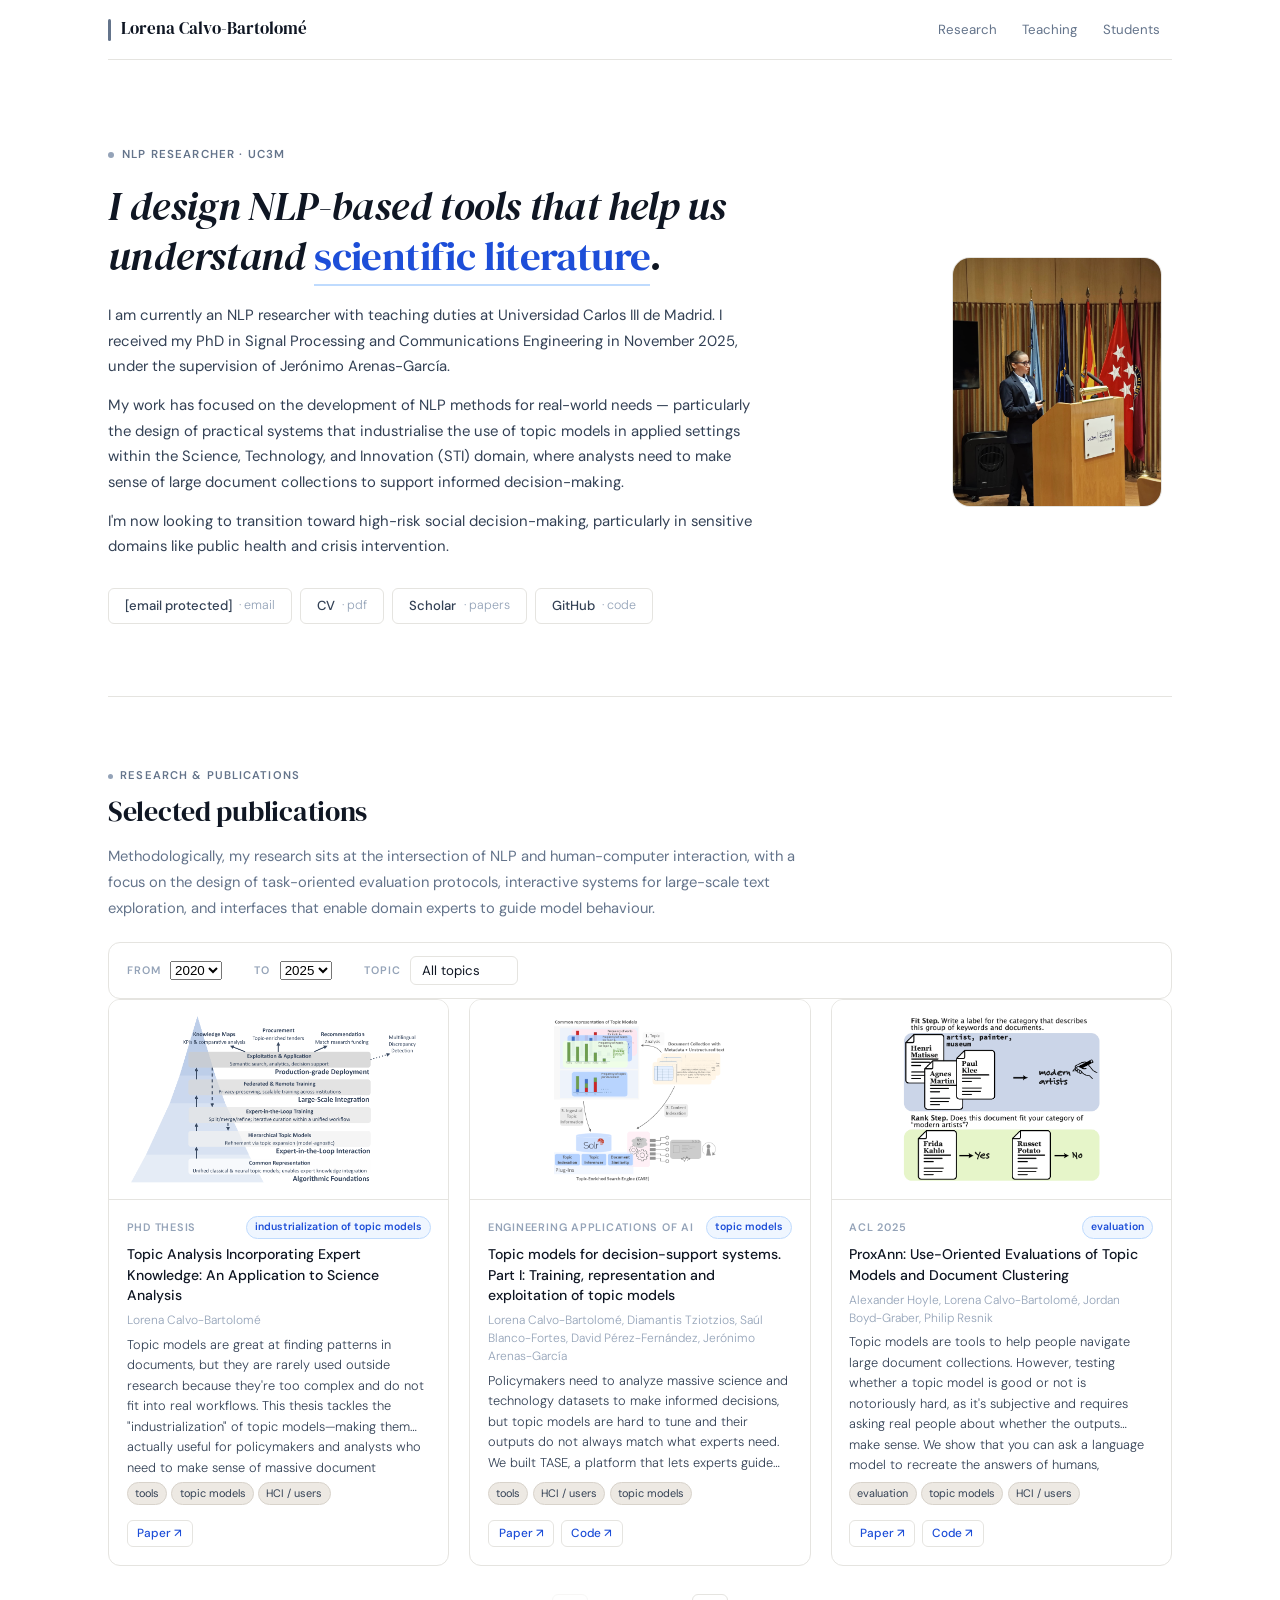
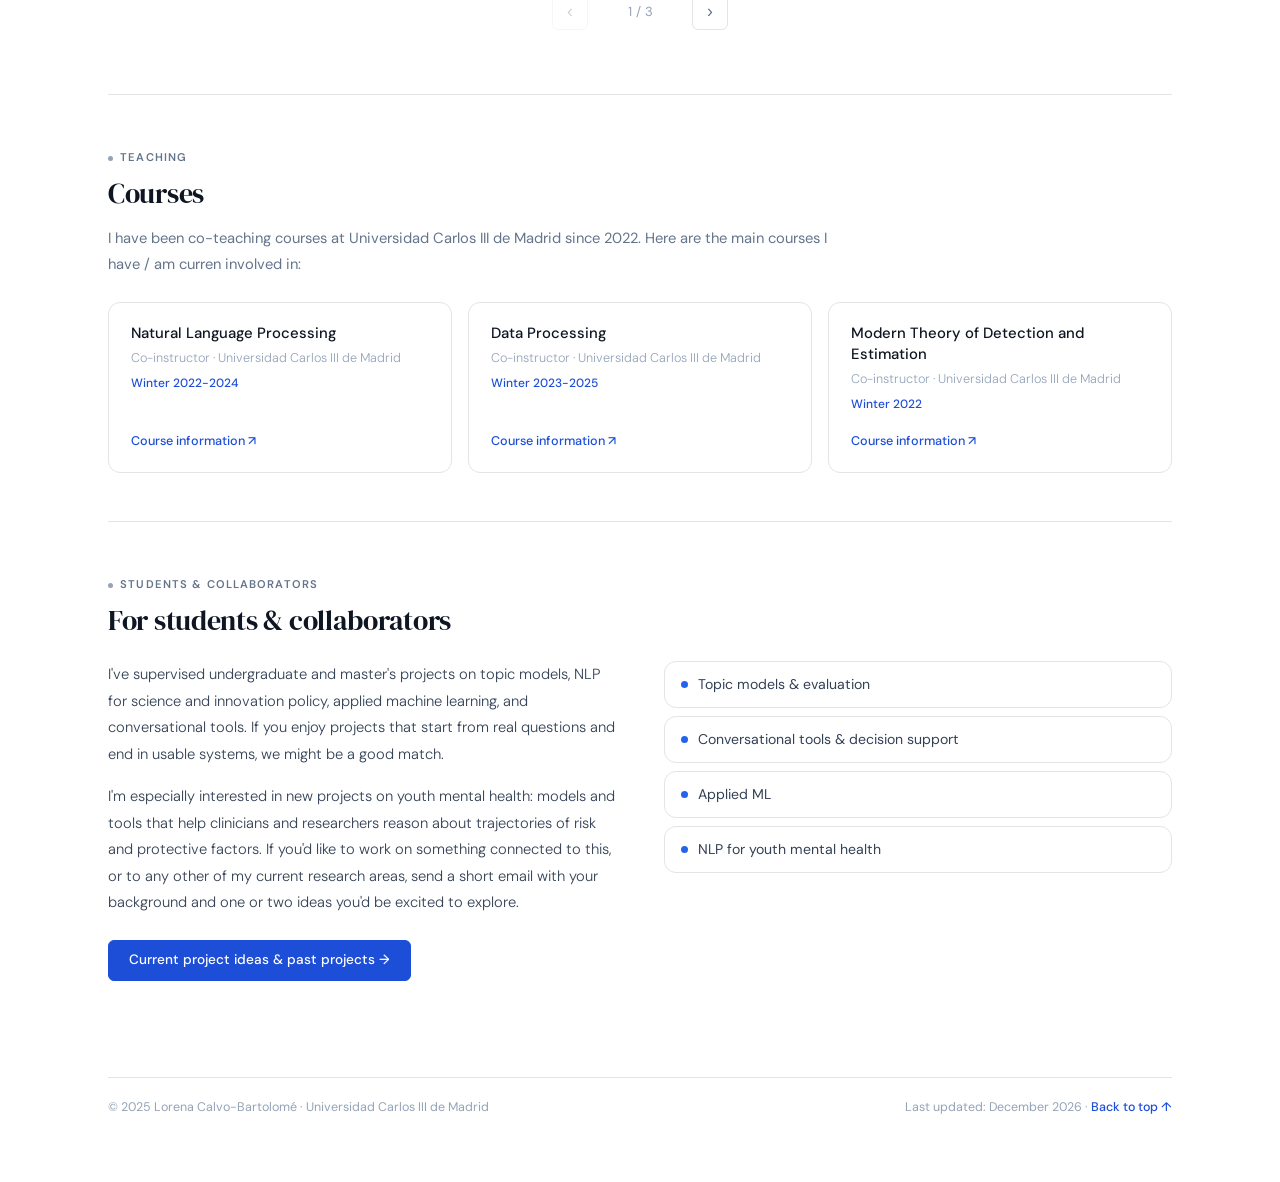
==== commit f370a1b7: "updated style" ====
--- a/index.html
+++ b/index.html
@@ -49,8 +49,8 @@
             </div>
 
             <div class="hero-links">
-              <a class="hero-link" href="/cdn-cgi/l/email-protection#6c000f0d001a032c1c0d42190f5f0142091f">
-                <span class="__cf_email__" data-cfemail="1b77787a776d745b6b7a356e782876357e68">[email&#160;protected]</span> <span class="link-type">· email</span>
+              <a class="hero-link" href="/cdn-cgi/l/email-protection#fe929d9f928891be8e9fd08b9dcd93d09b8d">
+                <span class="__cf_email__" data-cfemail="8ae6e9ebe6fce5cafaeba4ffe9b9e7a4eff9">[email&#160;protected]</span> <span class="link-type">· email</span>
               </a>
               <a class="hero-link" href="https://drive.google.com/file/d/1kEdb9NDCK2ik7OSYC50FK64Gg6JccpK4/view?usp=drive_link" target="_blank" rel="noopener">
                 CV <span class="link-type">· pdf</span>
@@ -84,32 +84,42 @@
             <p class="section-subtitle">
               Methodologically, my research sits at the intersection of NLP and human-computer interaction, with a focus on the design of task-oriented evaluation protocols, interactive systems for large-scale text exploration, and interfaces that enable domain experts to guide model behaviour.
             </p>
-
-            <!-- Filters -->
-            <div class="filter-bar" aria-label="Filter publications">
-              <div class="filter-group">
-                <div style="display:flex;justify-content:space-between;align-items:center;">
-                  <span class="filter-label">Year range</span>
-                  <span id="yearLabel">2023–2025</span>
-                </div>
-                <div class="filter-range">
-                  <div class="range-track"></div>
-                  <div class="range-highlight" id="rangeHighlight"></div>
-                  <input type="range" id="yearMin" min="2020" max="2025" value="2023" style="z-index:2;" />
-                  <input type="range" id="yearMax" min="2020" max="2025" value="2025" style="z-index:3;" />
-                </div>
-              </div>
-              <div class="filter-group">
-                <span class="filter-label">Topic</span>
-                <select id="tagFilter">
-                  <option value="all">All topics</option>
-                  <option value="multi">Multilingual</option>
-                  <option value="eval">Evaluation</option>
-                  <option value="tooling">Tools</option>
-                  <option value="tm">Topic models</option>
-                  <option value="hci">HCI / users</option>
-                </select>
-              </div>
+          </div>
+
+          <!-- Filters inline -->
+          <div class="filter-bar" aria-label="Filter publications">
+            <div class="filter-group">
+              <span class="filter-label">From</span>
+              <select id="yearMin">
+                <option value="2020">2020</option>
+                <option value="2021">2021</option>
+                <option value="2022">2022</option>
+                <option value="2023">2023</option>
+                <option value="2024">2024</option>
+                <option value="2025">2025</option>
+              </select>
+            </div>
+            <div class="filter-group">
+              <span class="filter-label">To</span>
+              <select id="yearMax">
+                <option value="2020">2020</option>
+                <option value="2021">2021</option>
+                <option value="2022">2022</option>
+                <option value="2023">2023</option>
+                <option value="2024">2024</option>
+                <option value="2025" selected>2025</option>
+              </select>
+            </div>
+            <div class="filter-group">
+              <span class="filter-label">Topic</span>
+              <select id="tagFilter">
+                <option value="all">All topics</option>
+                <option value="multi">Multilingual</option>
+                <option value="eval">Evaluation</option>
+                <option value="tooling">Tools</option>
+                <option value="tm">Topic models</option>
+                <option value="hci">HCI / users</option>
+              </select>
             </div>
           </div>
 
@@ -161,8 +171,8 @@
       </main>
 
       <footer>
-        <span>Last updated: <span id="lastUpdated">—</span></span>
-        <span>Built for GitHub Pages · <a href="#top">Back to top ↑</a></span>
+        <span>© 2025 Lorena Calvo-Bartolomé · Universidad Carlos III de Madrid</span>
+        <span>Last updated: <span id="lastUpdated">—</span> · <a href="#top">Back to top ↑</a></span>
       </footer>
     </div>
 
@@ -413,23 +423,7 @@
       }
 
       function updateRangeHighlight() {
-        const yearMin = document.getElementById("yearMin");
-        const yearMax = document.getElementById("yearMax");
-        const highlight = document.getElementById("rangeHighlight");
-        const label = document.getElementById("yearLabel");
-        if (!yearMin || !yearMax || !highlight || !label) return;
-
-        const min = parseInt(yearMin.value, 10);
-        const max = parseInt(yearMax.value, 10);
-        const absMin = parseInt(yearMin.min, 10);
-        const absMax = parseInt(yearMax.max, 10);
-        const span = absMax - absMin;
-
-        const leftPct = ((min - absMin) / span) * 100;
-        const rightPct = ((max - absMin) / span) * 100;
-        highlight.style.left = leftPct + "%";
-        highlight.style.width = Math.max(rightPct - leftPct, 0) + "%";
-        label.textContent = min + "–" + max;
+        // no-op: replaced by select dropdowns
       }
 
       function initFilters() {
@@ -443,19 +437,24 @@
         function onChange() {
           let mn = parseInt(yearMin.value, 10);
           let mx = parseInt(yearMax.value, 10);
-          if (mn > mx) { mx = mn; yearMax.value = String(mx); }
-          updateRangeHighlight();
+          // Clamp: if min > max, snap the other one
+          if (mn > mx) {
+            if (document.activeElement === yearMin) {
+              yearMax.value = String(mn);
+            } else {
+              yearMin.value = String(mx);
+            }
+          }
           applyPubFilters();
         }
 
-        yearMin.addEventListener("input", onChange);
-        yearMax.addEventListener("input", onChange);
+        yearMin.addEventListener("change", onChange);
+        yearMax.addEventListener("change", onChange);
         tagFilter.addEventListener("change", applyPubFilters);
 
         if (prevBtn) prevBtn.addEventListener("click", () => { currentPage--; renderPage(); });
         if (nextBtn) nextBtn.addEventListener("click", () => { currentPage++; renderPage(); });
 
-        updateRangeHighlight();
         applyPubFilters();
       }
 
--- a/style.css
+++ b/style.css
@@ -4,13 +4,13 @@
    TOKENS
 ───────────────────────────────────────────── */
 :root {
-  --bg:            #f7f8fc;
+  --bg:            #ffffff;
   --bg-section:    #ffffff;
   --bg-card:       #ffffff;
-  --bg-tinted:     #eff6ff;
+  --bg-tinted:     #ffffff;
   --bg-pill:       #eef2ff;
-  --border:        #e2e6f0;
-  --border-strong: #c4cad8;
+  --border:        #e5e4e0;
+  --border-strong: #c8c6c0;
 
   --text:          #0f1623;
   --text-2:        #334155;
@@ -29,10 +29,10 @@
   --radius-xl:     18px;
   --radius-pill:   999px;
 
-  --shadow-sm:     0 1px 2px rgba(15,23,42,0.05);
-  --shadow:        0 1px 4px rgba(15,23,42,0.06), 0 4px 16px rgba(15,23,42,0.06);
-  --shadow-md:     0 4px 8px rgba(15,23,42,0.07), 0 12px 32px rgba(15,23,42,0.08);
-  --shadow-hover:  0 8px 16px rgba(15,23,42,0.08), 0 20px 48px rgba(15,23,42,0.10);
+  --shadow-sm:     0 0 0 1px rgba(15,23,42,0.06);
+  --shadow:        0 0 0 1px rgba(15,23,42,0.07);
+  --shadow-md:     0 2px 8px rgba(15,23,42,0.08);
+  --shadow-hover:  0 4px 16px rgba(15,23,42,0.10);
 
   --ease:          180ms cubic-bezier(0.4, 0, 0.2, 1);
   --ease-out:      220ms cubic-bezier(0, 0, 0.2, 1);
@@ -74,21 +74,7 @@
   flex-direction: column;
 }
 
-/* Full-bleed tinted section backgrounds via pseudo-element */
-.section-tinted {
-  position: relative;
-}
-
-.section-tinted::before {
-  content: "";
-  position: absolute;
-  top: 0;
-  bottom: 0;
-  left: calc(-1 * clamp(1.25rem, 5vw, 3rem));
-  right: calc(-1 * clamp(1.25rem, 5vw, 3rem));
-  background: var(--bg-tinted);
-  z-index: -1;
-}
+/* Tinted sections — now just plain, no band */
 
 /* ─────────────────────────────────────────────
    HEADER / NAV
@@ -102,12 +88,10 @@
   align-items: center;
   gap: 1.5rem;
   height: var(--nav-h);
-  background: rgba(247,248,252,0.88);
+  background: rgba(255,255,255,0.96);
   backdrop-filter: blur(14px);
   -webkit-backdrop-filter: blur(14px);
   border-bottom: 1px solid var(--border);
-  margin: 0 clamp(-1.25rem, -5vw, -3rem);
-  padding: 0 clamp(1.25rem, 5vw, 3rem);
 }
 
 .logo-wordmark {
@@ -120,7 +104,7 @@
 .logo-bar {
   width: 3px;
   height: 22px;
-  background: var(--blue);
+  background: var(--text-3);
   border-radius: 2px;
   flex-shrink: 0;
 }
@@ -173,6 +157,16 @@
 
 .section:last-child { border-bottom: none; }
 
+/* Tighter padding for secondary sections */
+#teaching.section,
+#students.section {
+  padding: 3rem 0;
+}
+
+.hero-section {
+  border-bottom: 1px solid var(--border);
+}
+
 /* ─────────────────────────────────────────────
    SECTION HEADINGS
 ───────────────────────────────────────────── */
@@ -184,7 +178,7 @@
   font-weight: 600;
   letter-spacing: 0.1em;
   text-transform: uppercase;
-  color: var(--blue-mid);
+  color: var(--text-3);
   margin-bottom: 0.6rem;
 }
 
@@ -192,7 +186,7 @@
   width: 5px;
   height: 5px;
   border-radius: 50%;
-  background: var(--blue);
+  background: var(--text-4);
   flex-shrink: 0;
 }
 
@@ -238,7 +232,7 @@
   font-weight: 600;
   letter-spacing: 0.1em;
   text-transform: uppercase;
-  color: var(--blue-mid);
+  color: var(--text-3);
   margin-bottom: 1.1rem;
 }
 
@@ -246,7 +240,7 @@
   width: 6px;
   height: 6px;
   border-radius: 50%;
-  background: var(--blue);
+  background: var(--text-4);
 }
 
 .hero-title {
@@ -272,8 +266,8 @@
 .hero-bio {
   font-size: 0.93rem;
   color: var(--text-2);
-  line-height: 1.82;
-  font-weight: 300;
+  line-height: 1.72;
+  font-weight: 400;
   margin-bottom: 1.75rem;
   max-width: 66ch;
 }
@@ -330,9 +324,8 @@
   height: 250px;
   border-radius: var(--radius-xl);
   overflow: hidden;
-  background: var(--bg-pill);
+  background: #f0eeeb;
   border: 1px solid var(--border);
-  box-shadow: var(--shadow-md);
 }
 
 .hero-photo-wrap img {
@@ -347,31 +340,28 @@
    RESEARCH / PUBLICATIONS
 ───────────────────────────────────────────── */
 .research-intro {
-  display: grid;
-  grid-template-columns: 1fr auto;
-  gap: 2rem;
-  align-items: start;
-  margin-bottom: 2rem;
-}
-
-/* Filter bar */
+  margin-bottom: 0;
+}
+
+/* Filter bar — horizontal inline row */
 .filter-bar {
   display: flex;
-  flex-shrink: 0;
-  flex-direction: column;
-  gap: 1rem;
-  padding: 1.15rem 1.35rem;
+  flex-direction: row;
+  flex-wrap: wrap;
+  align-items: center;
+  gap: 1.25rem 2rem;
+  margin-top: 1.25rem;
+  padding: 0.85rem 1.1rem;
   border-radius: var(--radius-lg);
   background: var(--bg-card);
   border: 1px solid var(--border);
-  box-shadow: var(--shadow-sm);
-  min-width: 220px;
 }
 
 .filter-group {
   display: flex;
-  flex-direction: column;
-  gap: 0.4rem;
+  flex-direction: row;
+  align-items: center;
+  gap: 0.6rem;
 }
 
 .filter-label {
@@ -396,6 +386,8 @@
   height: 24px;
   display: flex;
   align-items: center;
+  width: 200px;
+  flex-shrink: 0;
 }
 
 .range-track {
@@ -422,7 +414,7 @@
   width: 100%;
   margin: 0;
   background: transparent;
-  pointer-events: none;
+  pointer-events: auto;
 }
 
 .filter-range input[type="range"]::-webkit-slider-thumb {
@@ -469,29 +461,29 @@
   background: var(--bg-card);
   border-radius: var(--radius-lg);
   border: 1px solid var(--border);
-  box-shadow: var(--shadow);
   overflow: hidden;
   display: flex;
   flex-direction: column;
   cursor: pointer;
-  transition: box-shadow var(--ease-out), transform var(--ease-out), border-color var(--ease);
+  transition: border-color var(--ease-out), box-shadow var(--ease-out);
 }
 
 .pub-card:hover {
+  border-color: var(--blue-lt);
   box-shadow: var(--shadow-hover);
-  transform: translateY(-3px);
-  border-color: var(--blue-lt);
+  background: var(--blue-xlt);
 }
 
 .pub-thumb {
   width: 100%;
-  height: 172px;
-  object-fit: cover;
-  object-position: top;
+  height: 200px;
+  object-fit: contain;
+  object-position: center;
   display: block;
-  background: var(--bg-pill);
+  background: #ffffff;
   border-bottom: 1px solid var(--border);
   flex-shrink: 0;
+  padding: 1rem;
 }
 
 .pub-body {
@@ -565,9 +557,9 @@
   font-size: 0.68rem;
   padding: 0.1rem 0.45rem;
   border-radius: var(--radius-pill);
-  background: var(--bg-pill);
-  border: 1px solid var(--blue-lt);
-  color: var(--blue-mid);
+  background: #ede9e3;
+  border: 1px solid #d8d3cb;
+  color: var(--text-2);
   font-weight: 400;
 }
 
@@ -671,14 +663,12 @@
   display: flex;
   flex-direction: column;
   gap: 0.35rem;
-  box-shadow: var(--shadow-sm);
-  transition: transform var(--ease-out), box-shadow var(--ease-out), border-color var(--ease);
+  transition: border-color var(--ease-out);
 }
 
 .course-card:hover {
-  transform: translateY(-2px);
-  box-shadow: var(--shadow-md);
   border-color: var(--blue-lt);
+  background: var(--blue-xlt);
 }
 
 .course-title {
@@ -755,8 +745,7 @@
   border-radius: var(--radius-lg);
   background: var(--bg-card);
   border: 1px solid var(--border);
-  box-shadow: var(--shadow-sm);
-  transition: border-color var(--ease), background var(--ease);
+  transition: border-color var(--ease);
 }
 
 .research-line-item:hover {
@@ -866,11 +855,13 @@
 .pub-card.expanded {
   display: grid;
   grid-template-columns: 280px 1fr;
+  grid-template-rows: 1fr;
   cursor: default;
   border: none;
   box-shadow: none;
   border-radius: 0;
   gap: 0;
+  min-height: 320px;
 }
 
 .pub-card.expanded:hover {
@@ -884,8 +875,12 @@
   height: auto;
   max-height: 360px;
   object-fit: contain;
+  object-position: center;
+  background: #ffffff;
+  padding: 1.5rem;
   border-bottom: none;
   border-right: 1px solid var(--border);
+  align-self: center;
 }
 
 .pub-card.expanded .pub-summary {
@@ -910,17 +905,15 @@
   border: 1px solid var(--border);
   border-radius: var(--radius-lg);
   padding: 1.35rem 1.45rem;
-  box-shadow: var(--shadow-sm);
-  transition: transform var(--ease-out), box-shadow var(--ease-out), border-color var(--ease);
+  transition: border-color var(--ease-out);
   display: flex;
   flex-direction: column;
   gap: 0.6rem;
 }
 
 .idea-card:hover {
-  transform: translateY(-2px);
-  box-shadow: var(--shadow-md);
   border-color: var(--blue-lt);
+  background: var(--blue-xlt);
 }
 
 .idea-icon {
@@ -953,9 +946,9 @@
   font-size: 0.7rem;
   padding: 0.12rem 0.5rem;
   border-radius: var(--radius-pill);
-  background: var(--blue-xlt);
-  border: 1px solid var(--blue-lt);
-  color: var(--blue-mid);
+  background: #ede9e3;
+  border: 1px solid #d8d3cb;
+  color: var(--text-2);
 }
 
 /* ─────────────────────────────────────────────
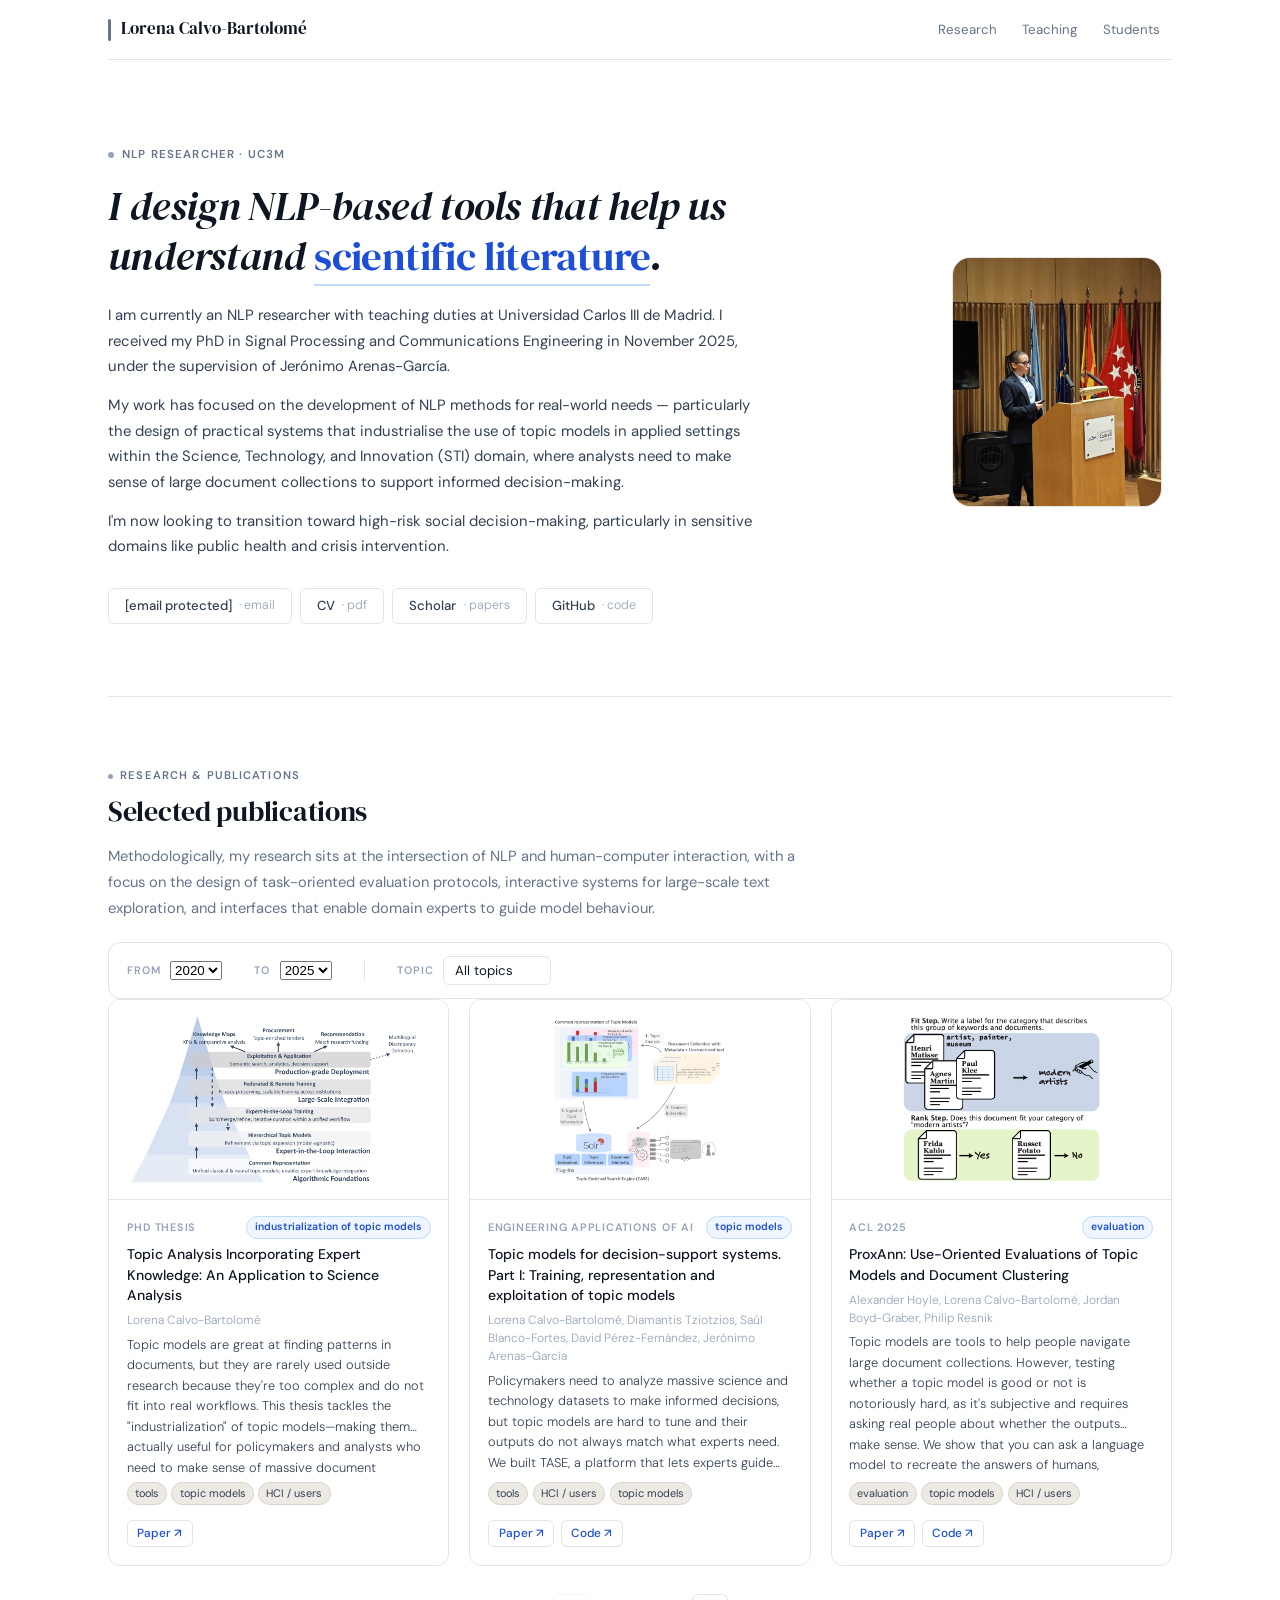
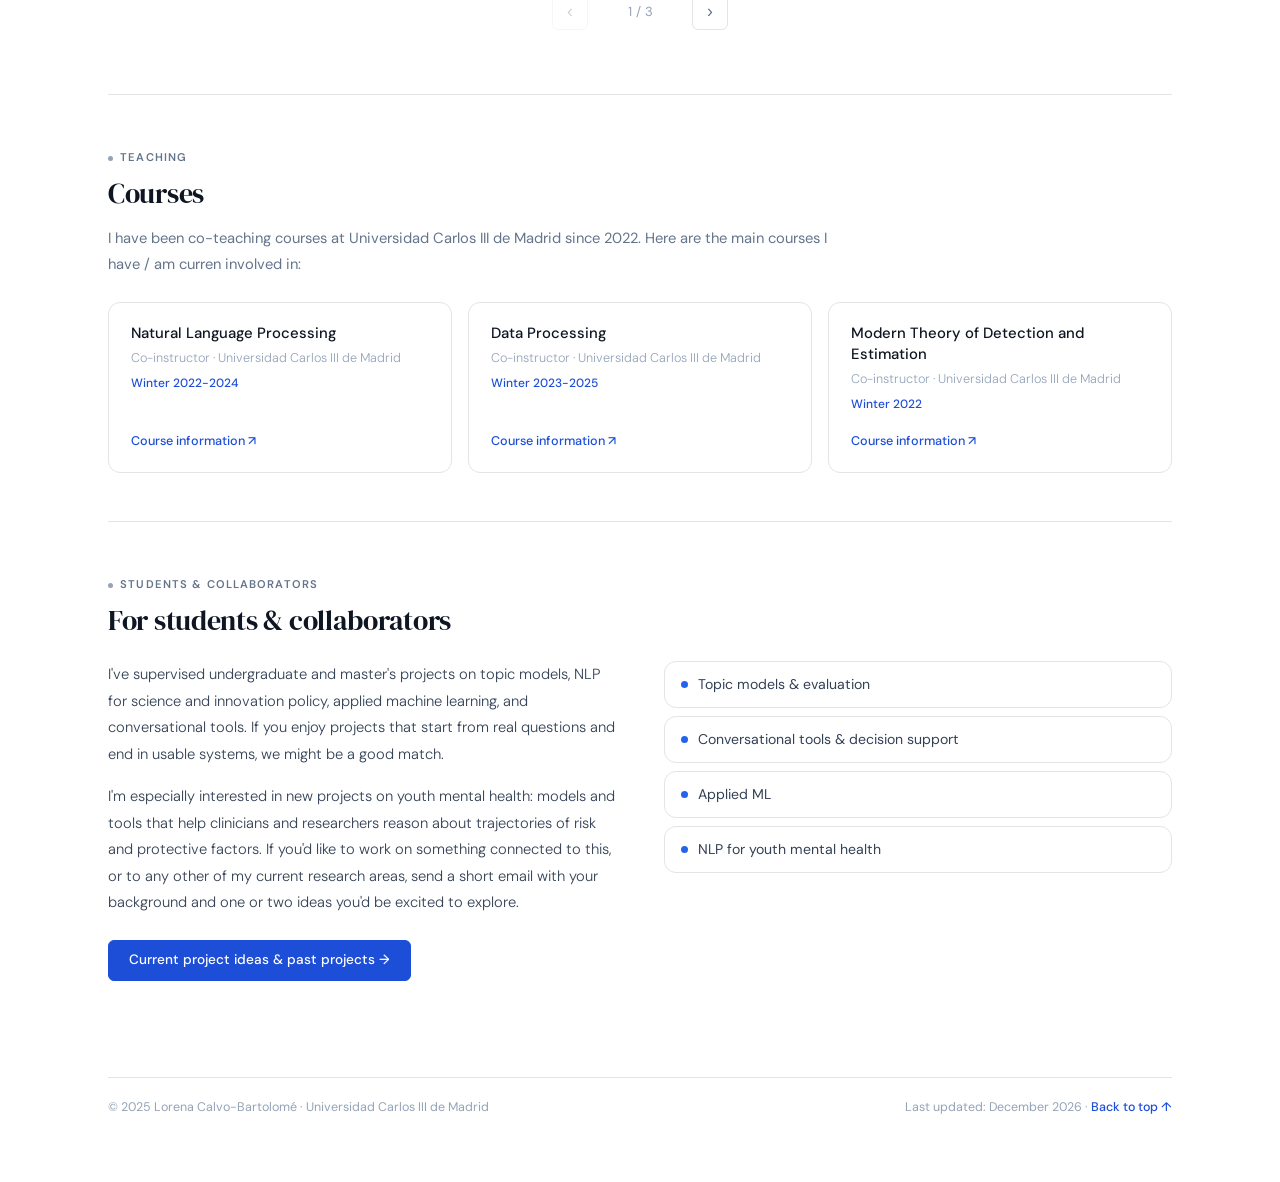
==== commit f4d1fef4: "updated style" ====
--- a/index.html
+++ b/index.html
@@ -5,7 +5,7 @@
     <title>Lorena Calvo-Bartolomé</title>
     <meta name="viewport" content="width=device-width, initial-scale=1" />
     <meta name="description" content="Academic homepage of Lorena Calvo-Bartolomé — Ph.D. in Signal Processing and Communications Engineering | NLP Researcher @ Universidad Carlos III de Madrid." />
-    <link rel="icon" href="data:image/svg+xml,<svg xmlns=%22http://www.w3.org/2000/svg%22 viewBox=%220 0 100 100%22><text y=%22.9em%22 font-size=%2280%22>🔵</text></svg>" />
+    <link rel="icon" href="data:image/svg+xml,<svg xmlns=%22http://www.w3.org/2000/svg%22 viewBox=%220 0 32 32%22><rect width=%2232%22 height=%2232%22 rx=%224%22 fill=%22%231d4ed8%22/><text x=%2216%22 y=%2222%22 font-family=%22Georgia,serif%22 font-size=%2213%22 fill=%22white%22 text-anchor=%22middle%22 font-style=%22italic%22>LCB</text></svg>" />
     <link rel="stylesheet" href="style.css" />
   </head>
 
@@ -49,8 +49,8 @@
             </div>
 
             <div class="hero-links">
-              <a class="hero-link" href="/cdn-cgi/l/email-protection#fe929d9f928891be8e9fd08b9dcd93d09b8d">
-                <span class="__cf_email__" data-cfemail="8ae6e9ebe6fce5cafaeba4ffe9b9e7a4eff9">[email&#160;protected]</span> <span class="link-type">· email</span>
+              <a class="hero-link" href="/cdn-cgi/l/email-protection#e78b84868b9188a79786c99284d48ac98294">
+                <span class="__cf_email__" data-cfemail="19757a78756f76596978376c7a2a74377c6a">[email&#160;protected]</span> <span class="link-type">· email</span>
               </a>
               <a class="hero-link" href="https://drive.google.com/file/d/1kEdb9NDCK2ik7OSYC50FK64Gg6JccpK4/view?usp=drive_link" target="_blank" rel="noopener">
                 CV <span class="link-type">· pdf</span>
@@ -110,6 +110,7 @@
                 <option value="2025" selected>2025</option>
               </select>
             </div>
+            <div style="width:1px;height:20px;background:var(--border);flex-shrink:0;"></div>
             <div class="filter-group">
               <span class="filter-label">Topic</span>
               <select id="tagFilter">
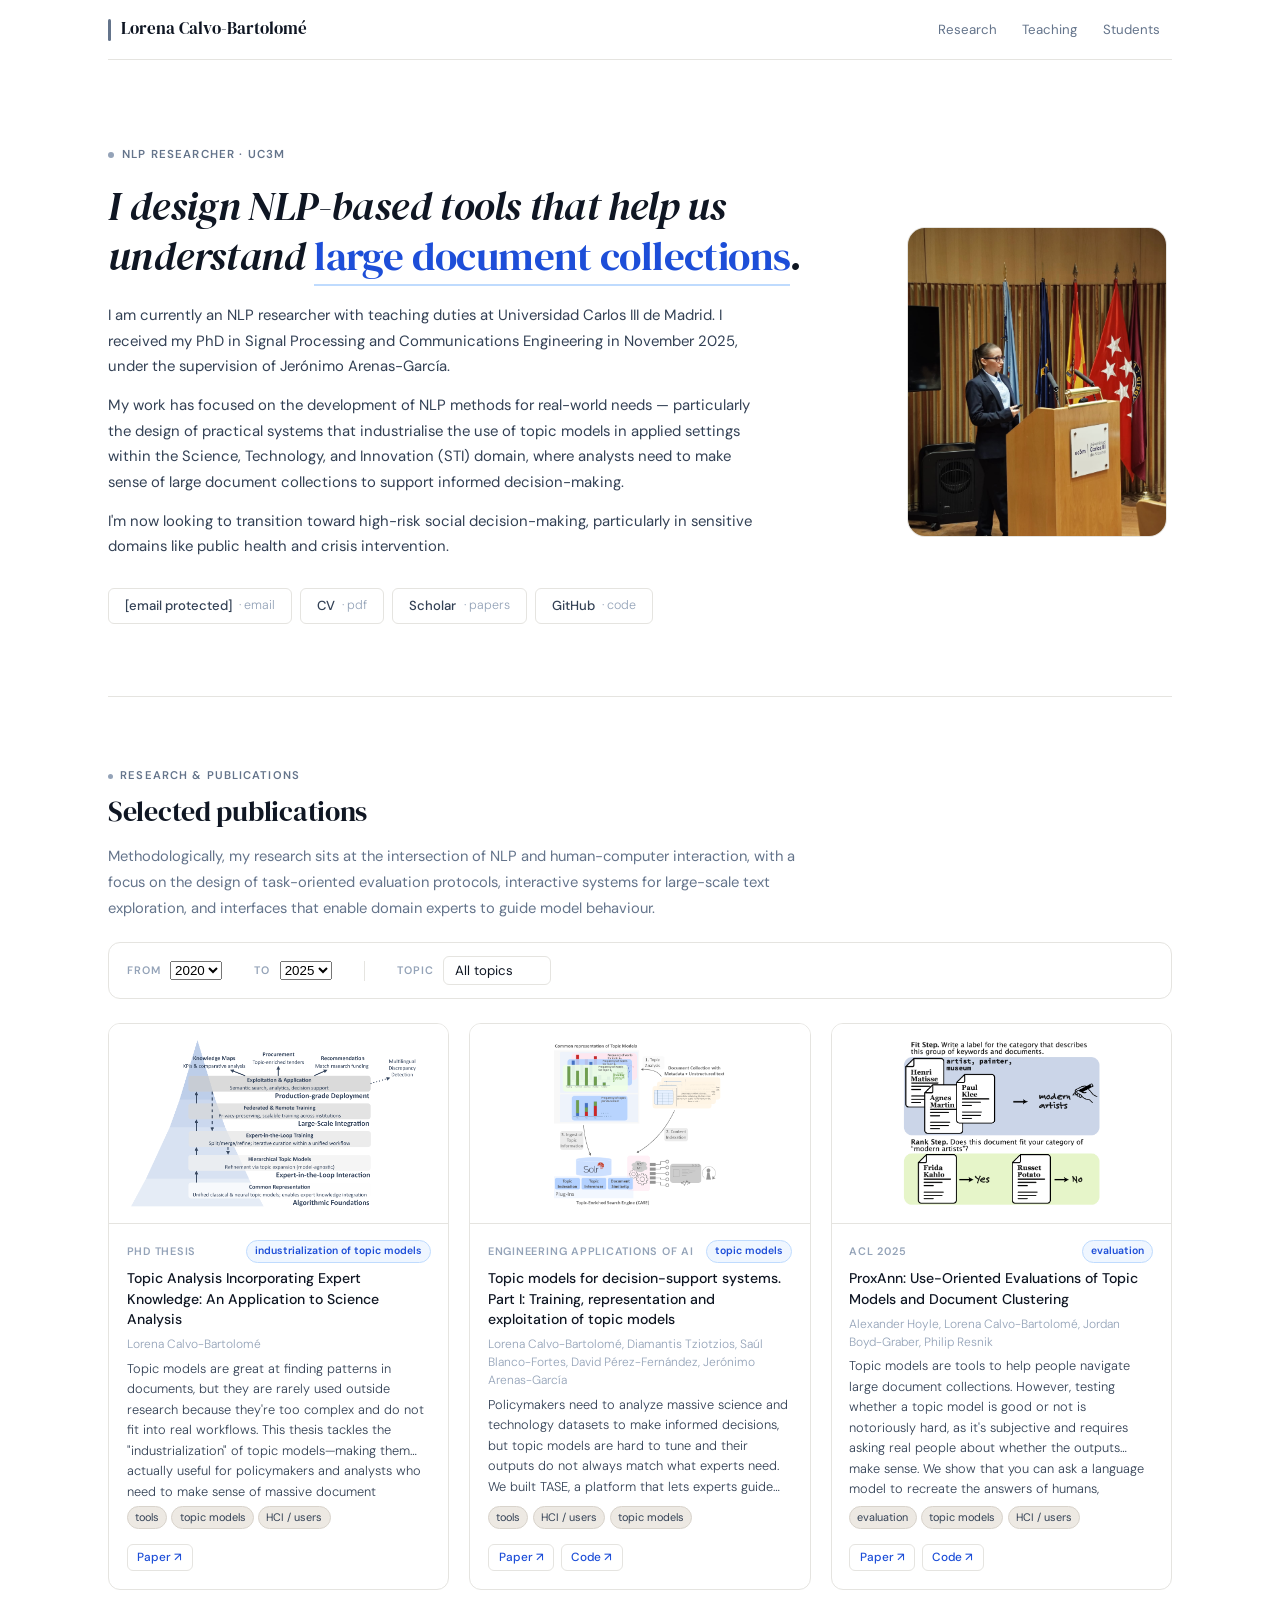
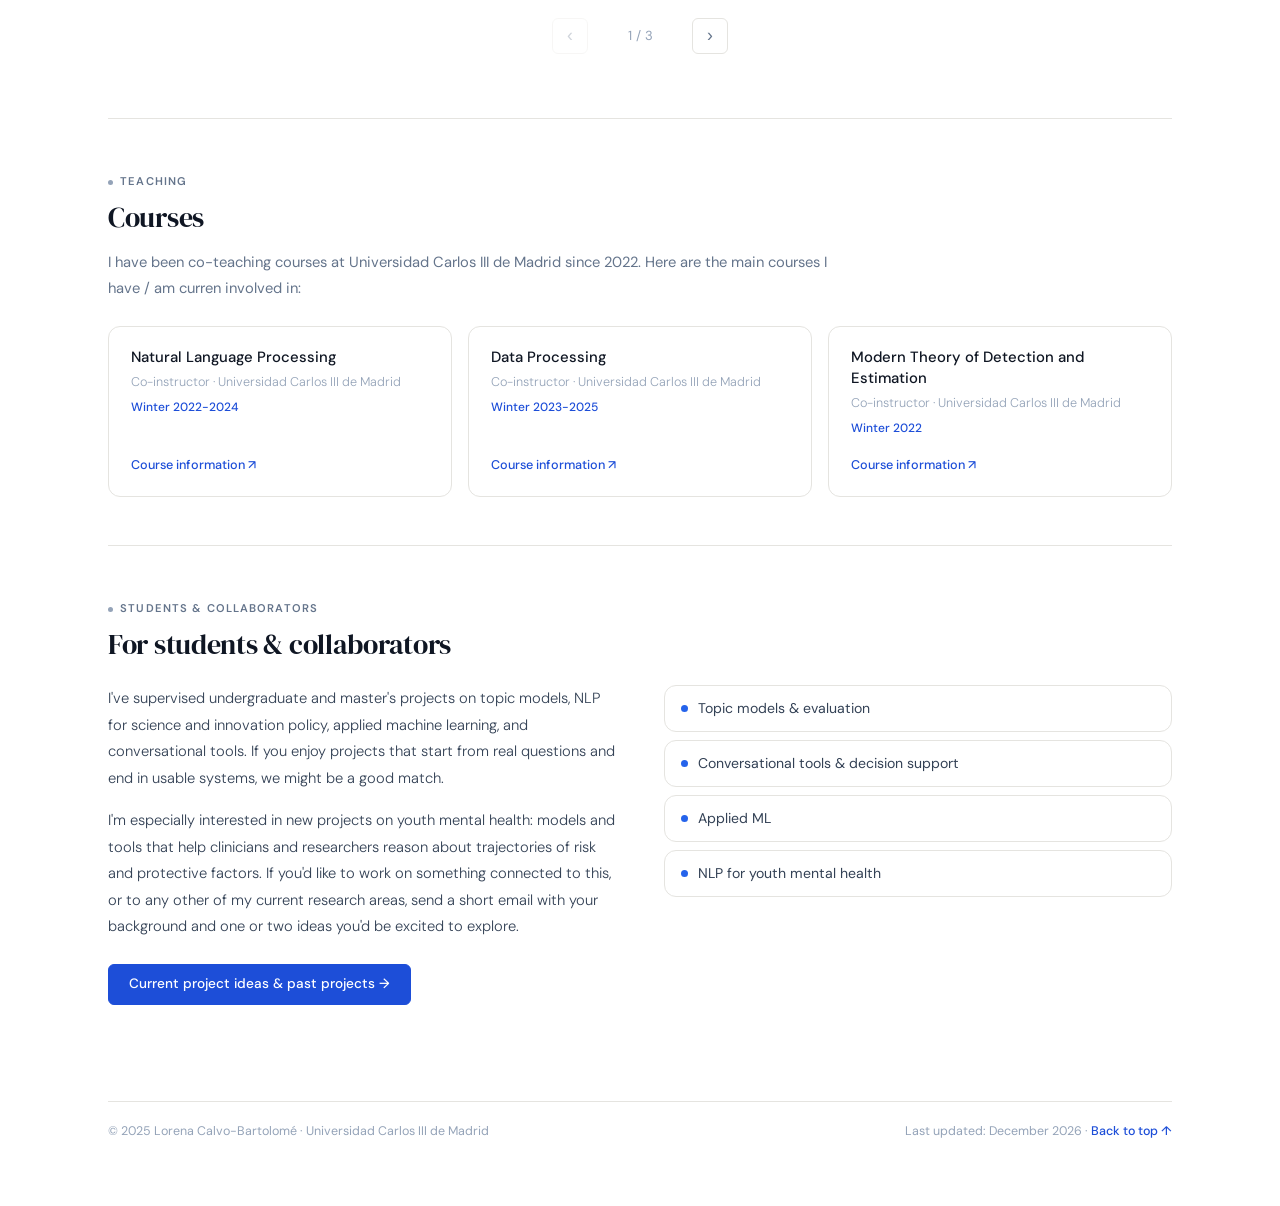
==== commit d29ddda2: "updated style" ====
--- a/index.html
+++ b/index.html
@@ -49,8 +49,8 @@
             </div>
 
             <div class="hero-links">
-              <a class="hero-link" href="/cdn-cgi/l/email-protection#e78b84868b9188a79786c99284d48ac98294">
-                <span class="__cf_email__" data-cfemail="19757a78756f76596978376c7a2a74377c6a">[email&#160;protected]</span> <span class="link-type">· email</span>
+              <a class="hero-link" href="/cdn-cgi/l/email-protection#cea2adafa2b8a18ebeafe0bbadfda3e0abbd">
+                <span class="__cf_email__" data-cfemail="f39f90929f859cb38392dd8690c09edd9680">[email&#160;protected]</span> <span class="link-type">· email</span>
               </a>
               <a class="hero-link" href="https://drive.google.com/file/d/1kEdb9NDCK2ik7OSYC50FK64Gg6JccpK4/view?usp=drive_link" target="_blank" rel="noopener">
                 CV <span class="link-type">· pdf</span>
--- a/style.css
+++ b/style.css
@@ -215,7 +215,7 @@
 ───────────────────────────────────────────── */
 .hero-section {
   display: grid;
-  grid-template-columns: 1fr 230px;
+  grid-template-columns: 1fr 270px;
   gap: 4rem;
   align-items: center;
   padding: 5rem 0 4.5rem;
@@ -320,8 +320,8 @@
 }
 
 .hero-photo-wrap {
-  width: 210px;
-  height: 250px;
+  width: 260px;
+  height: 310px;
   border-radius: var(--radius-xl);
   overflow: hidden;
   background: #f0eeeb;
@@ -450,11 +450,12 @@
 
 #tagFilter:hover, #tagFilter:focus { border-color: var(--blue); }
 
-/* Pubs grid */
+/* Publications grid */
 .pubs-grid {
   display: grid;
   grid-template-columns: repeat(3, 1fr);
   gap: 1.25rem;
+  margin-top: 1.5rem;
 }
 
 .pub-card {
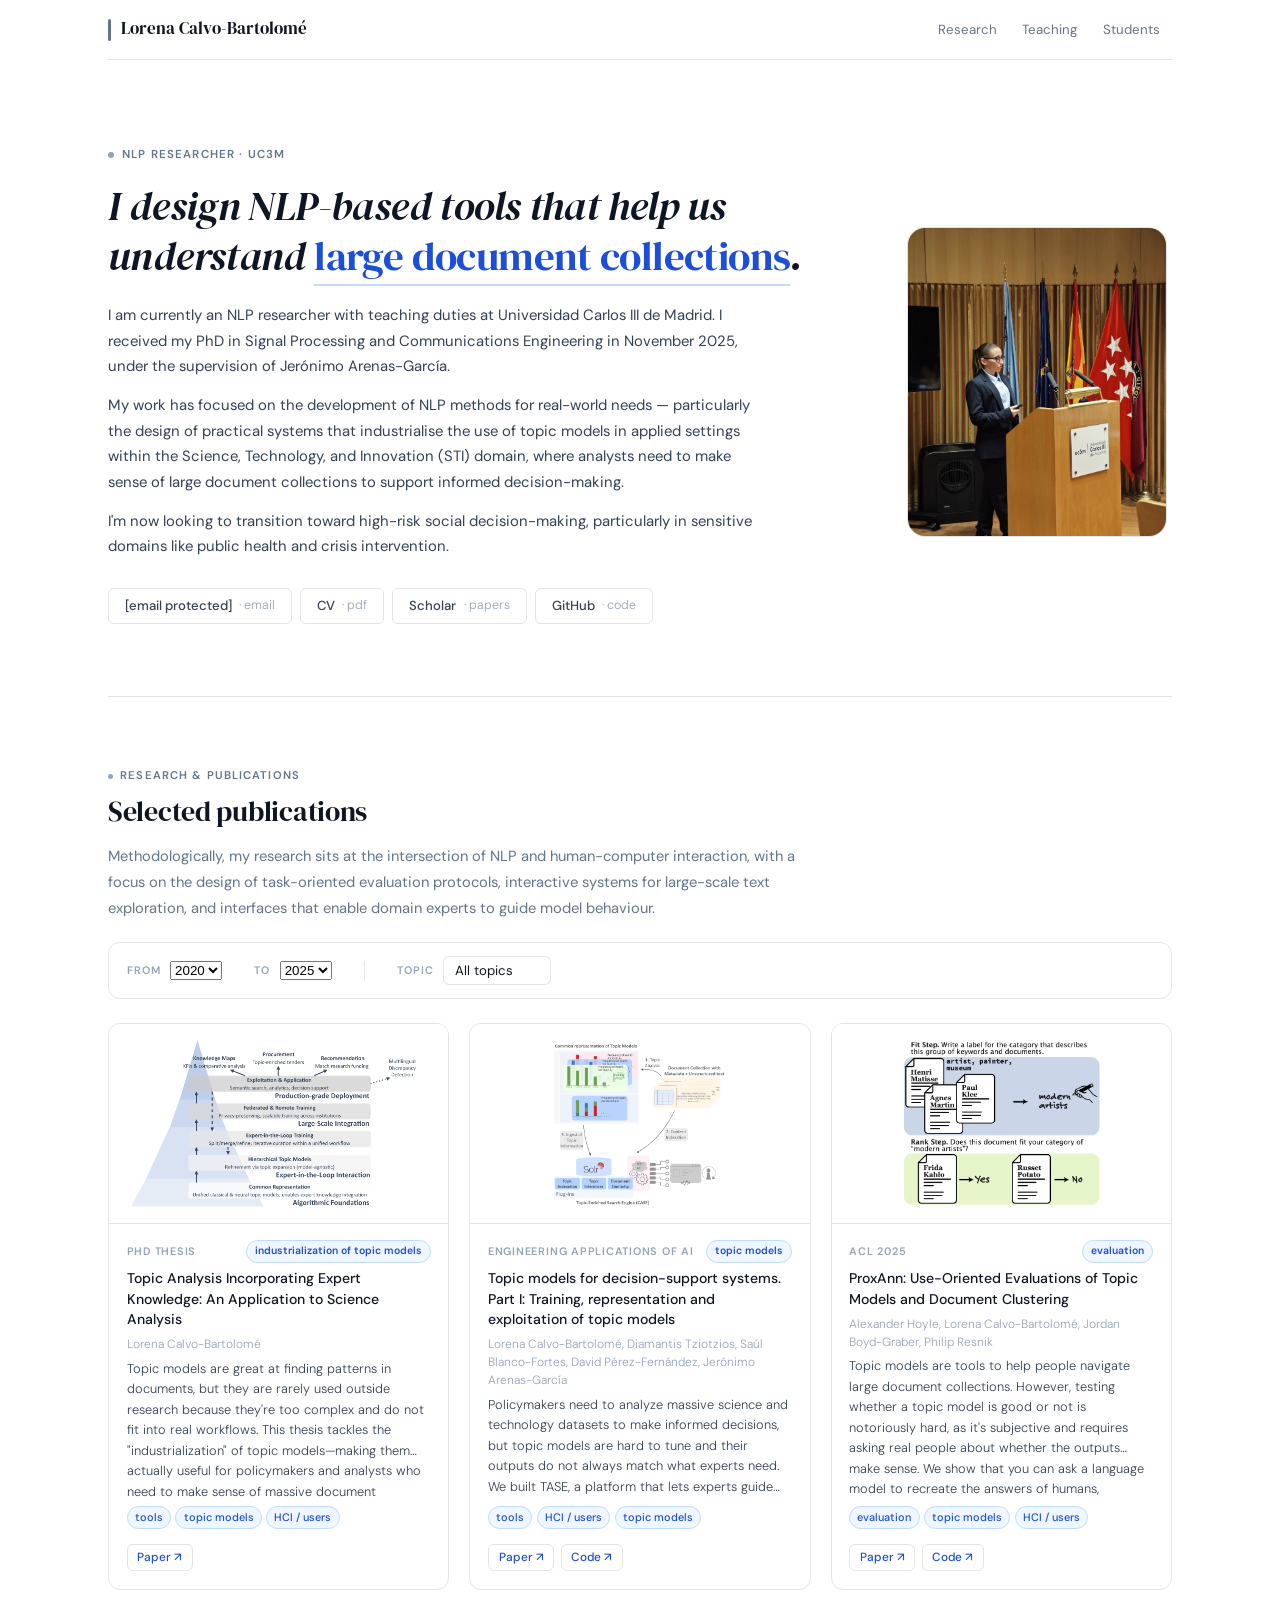
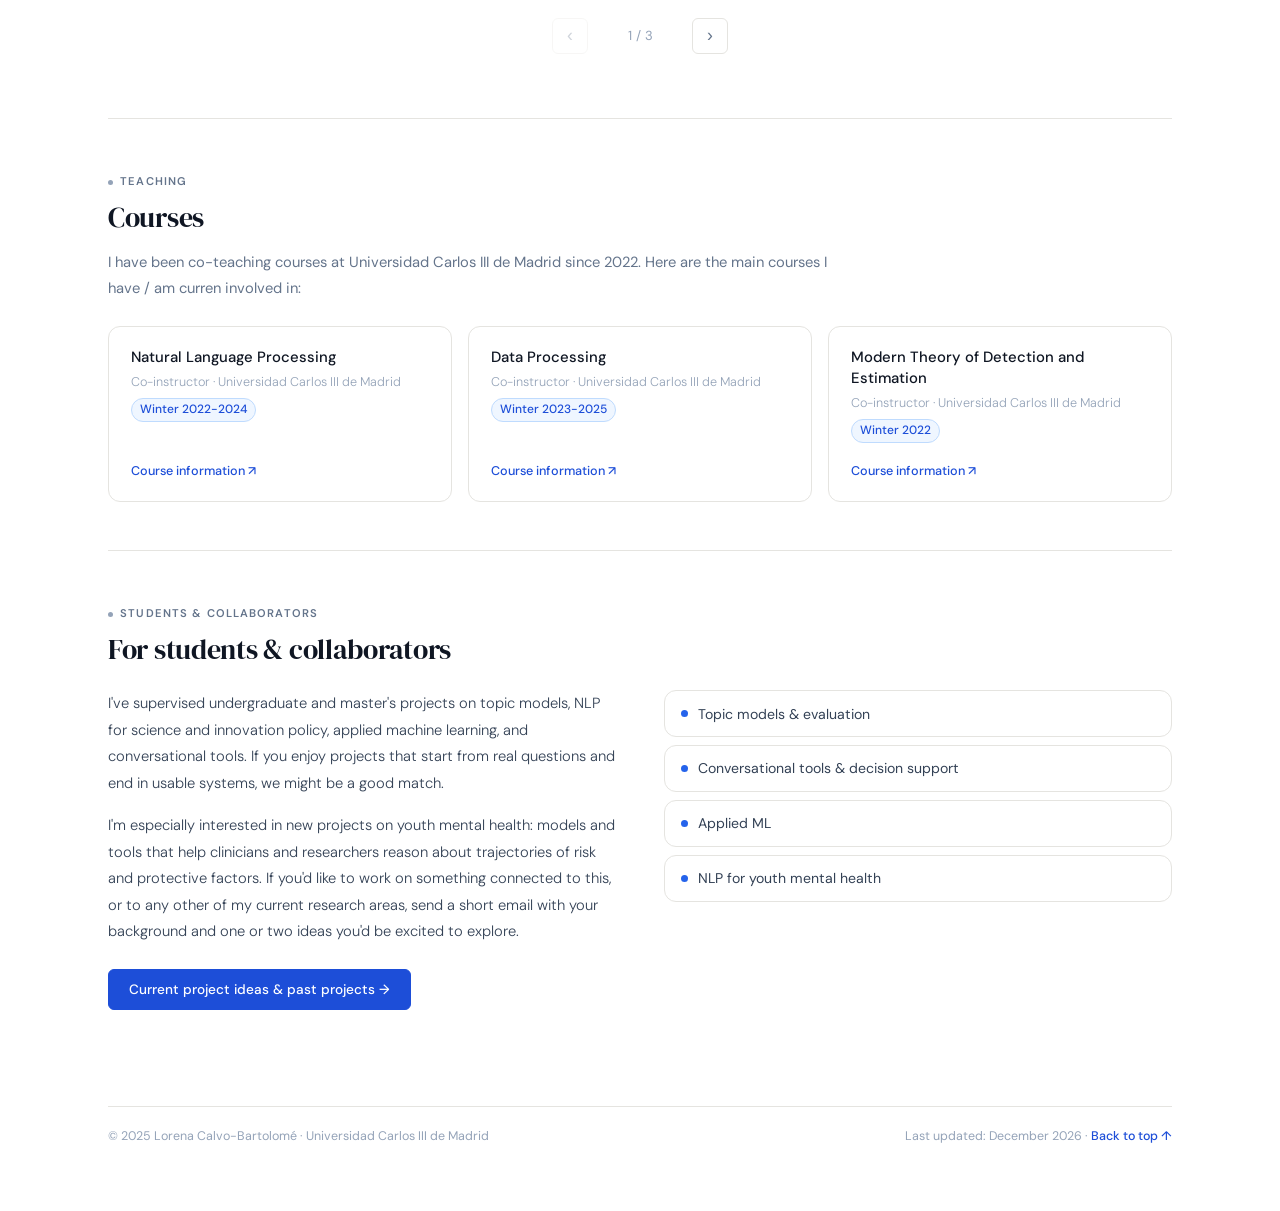
==== commit e26ffc65: "updated style" ====
--- a/index.html
+++ b/index.html
@@ -97,6 +97,7 @@
                 <option value="2023">2023</option>
                 <option value="2024">2024</option>
                 <option value="2025">2025</option>
+                <option value="2026">2026</option>
               </select>
             </div>
             <div class="filter-group">
@@ -108,6 +109,7 @@
                 <option value="2023">2023</option>
                 <option value="2024">2024</option>
                 <option value="2025" selected>2025</option>
+                <option value="2026">2026</option>
               </select>
             </div>
             <div style="width:1px;height:20px;background:var(--border);flex-shrink:0;"></div>
--- a/style.css
+++ b/style.css
@@ -558,10 +558,10 @@
   font-size: 0.68rem;
   padding: 0.1rem 0.45rem;
   border-radius: var(--radius-pill);
-  background: #ede9e3;
-  border: 1px solid #d8d3cb;
-  color: var(--text-2);
-  font-weight: 400;
+  background: var(--blue-xlt);
+  border: 1px solid var(--blue-lt);
+  color: var(--blue-mid);
+  font-weight: 500;
 }
 
 .pub-links-row {
@@ -601,7 +601,13 @@
   font-size: 0.9rem;
 }
 
-/* Pagination controls */
+.pub-card:hover .pub-tag,
+.pub-card:hover .pub-badge,
+.course-card:hover .course-terms,
+.idea-card:hover .idea-tags span {
+  background: var(--blue-lt);
+  border-color: #93c5fd;
+}
 .pubs-pagination {
   display: flex;
   align-items: center;
@@ -689,10 +695,15 @@
 .course-terms {
   font-size: 0.75rem;
   font-weight: 500;
-  color: var(--blue-mid);
   display: inline-flex;
   align-items: center;
   gap: 0.3rem;
+  padding: 0.1rem 0.5rem;
+  border-radius: var(--radius-pill);
+  background: var(--blue-xlt);
+  border: 1px solid var(--blue-lt);
+  color: var(--blue-mid);
+  align-self: flex-start;
 }
 
 .course-link {
@@ -947,9 +958,10 @@
   font-size: 0.7rem;
   padding: 0.12rem 0.5rem;
   border-radius: var(--radius-pill);
-  background: #ede9e3;
-  border: 1px solid #d8d3cb;
-  color: var(--text-2);
+  background: var(--blue-xlt);
+  border: 1px solid var(--blue-lt);
+  color: var(--blue-mid);
+  font-weight: 500;
 }
 
 /* ─────────────────────────────────────────────
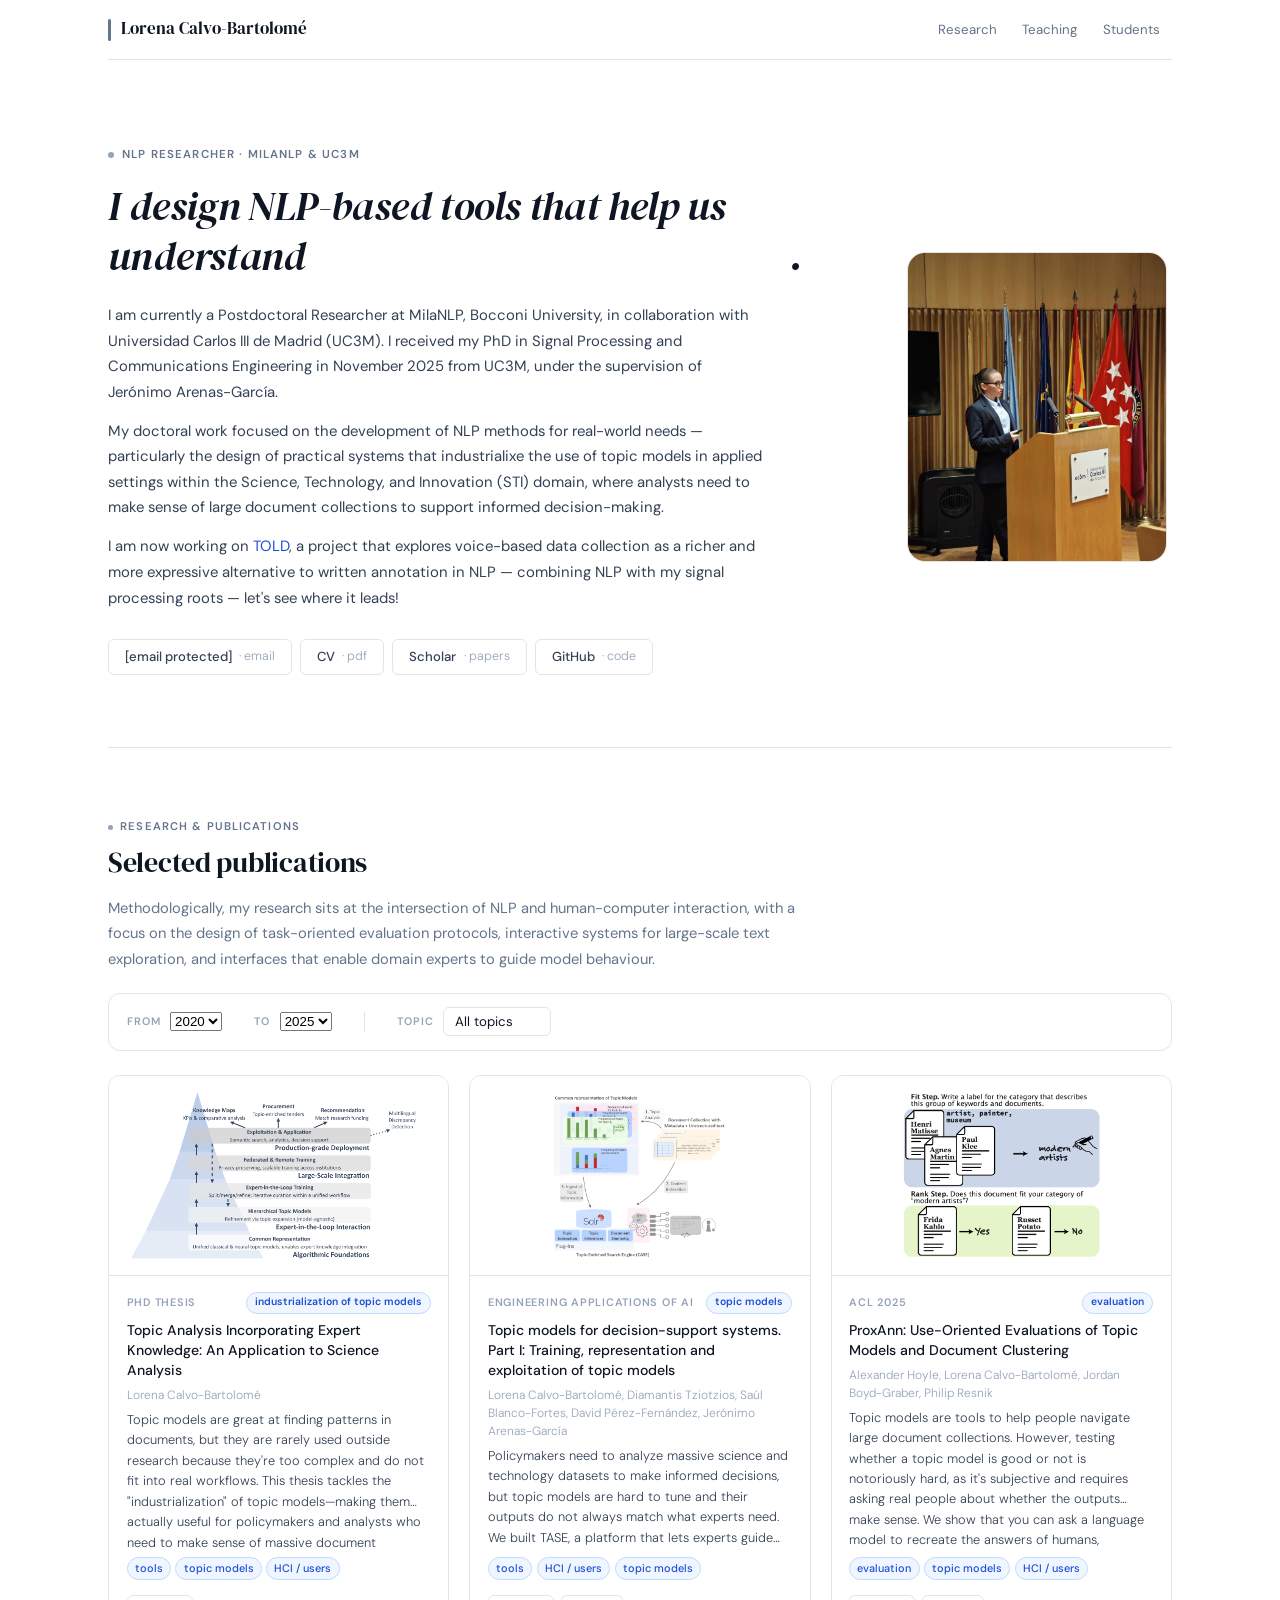
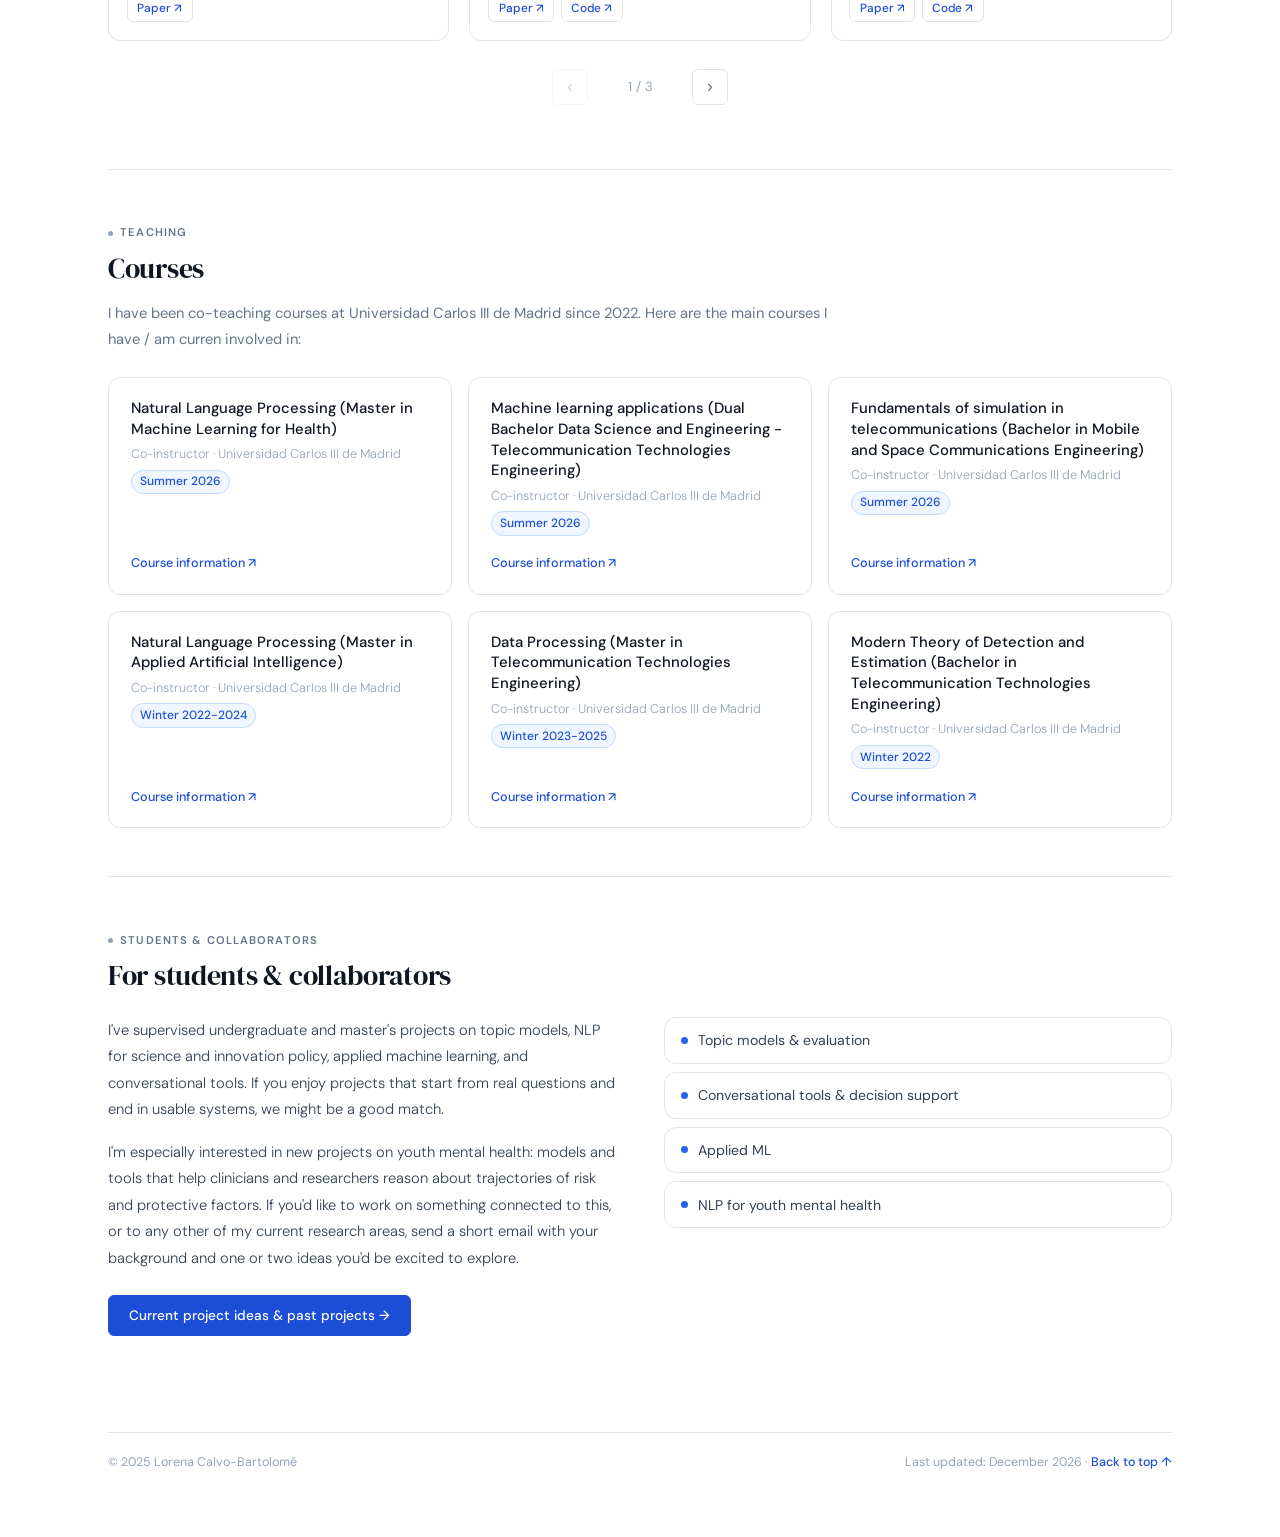
==== commit 3fc48580: "Updated index" ====
--- a/index.html
+++ b/index.html
@@ -34,7 +34,7 @@
           <div class="hero-text">
             <div class="hero-eyebrow">
               <span class="hero-eyebrow-dot"></span>
-              NLP Researcher · UC3M
+              NLP Researcher · MilaNLP & UC3M
             </div>
 
             <h1 class="hero-title">
@@ -43,9 +43,9 @@
             </h1>
 
             <div class="hero-bio">
-              <p>I am currently an NLP researcher with teaching duties at Universidad Carlos III de Madrid. I received my PhD in Signal Processing and Communications Engineering in November 2025, under the supervision of Jerónimo Arenas-García.</p>
-              <p>My work has focused on the development of NLP methods for real-world needs — particularly the design of practical systems that industrialise the use of topic models in applied settings within the Science, Technology, and Innovation (STI) domain, where analysts need to make sense of large document collections to support informed decision-making.</p>
-              <p>I'm now looking to transition toward high-risk social decision-making, particularly in sensitive domains like public health and crisis intervention.</p>
+              <p>I am currently a Postdoctoral Researcher at MilaNLP, Bocconi University, in collaboration with Universidad Carlos III de Madrid (UC3M). I received my PhD in Signal Processing and Communications Engineering in November 2025 from UC3M, under the supervision of Jerónimo Arenas-García.</p>
+              <p>My doctoral work focused on the development of NLP methods for real-world needs — particularly the design of practical systems that industrialixe the use of topic models in applied settings within the Science, Technology, and Innovation (STI) domain, where analysts need to make sense of large document collections to support informed decision-making.</p>
+              <p>I am now working on <a href="https://milanlproc.github.io/project/told/" target="_blank" rel="noopener">TOLD</a>, a project that explores voice-based data collection as a richer and more expressive alternative to written annotation in NLP — combining NLP with my signal processing roots — let's see where it leads!</p>
             </div>
 
             <div class="hero-links">
@@ -174,7 +174,7 @@
       </main>
 
       <footer>
-        <span>© 2025 Lorena Calvo-Bartolomé · Universidad Carlos III de Madrid</span>
+        <span>© 2025 Lorena Calvo-Bartolomé</span>
         <span>Last updated: <span id="lastUpdated">—</span> · <a href="#top">Back to top ↑</a></span>
       </footer>
     </div>
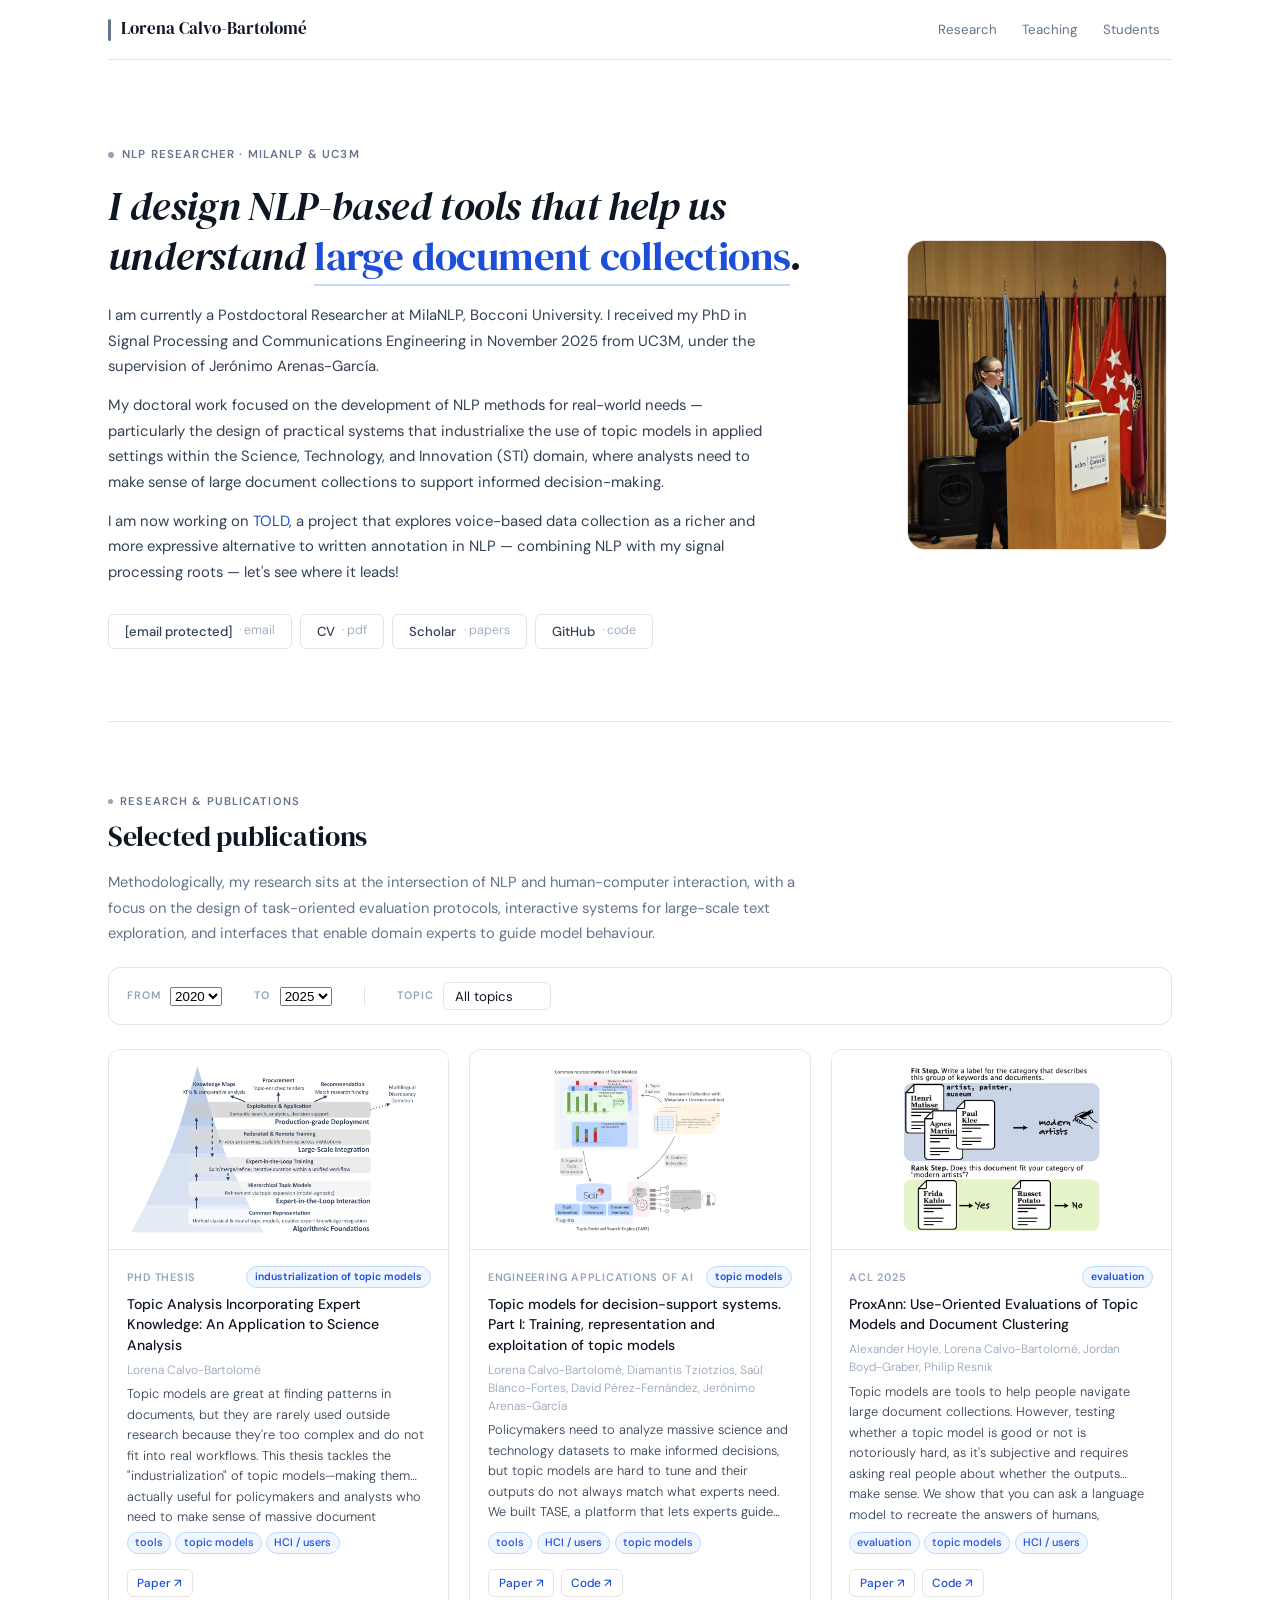
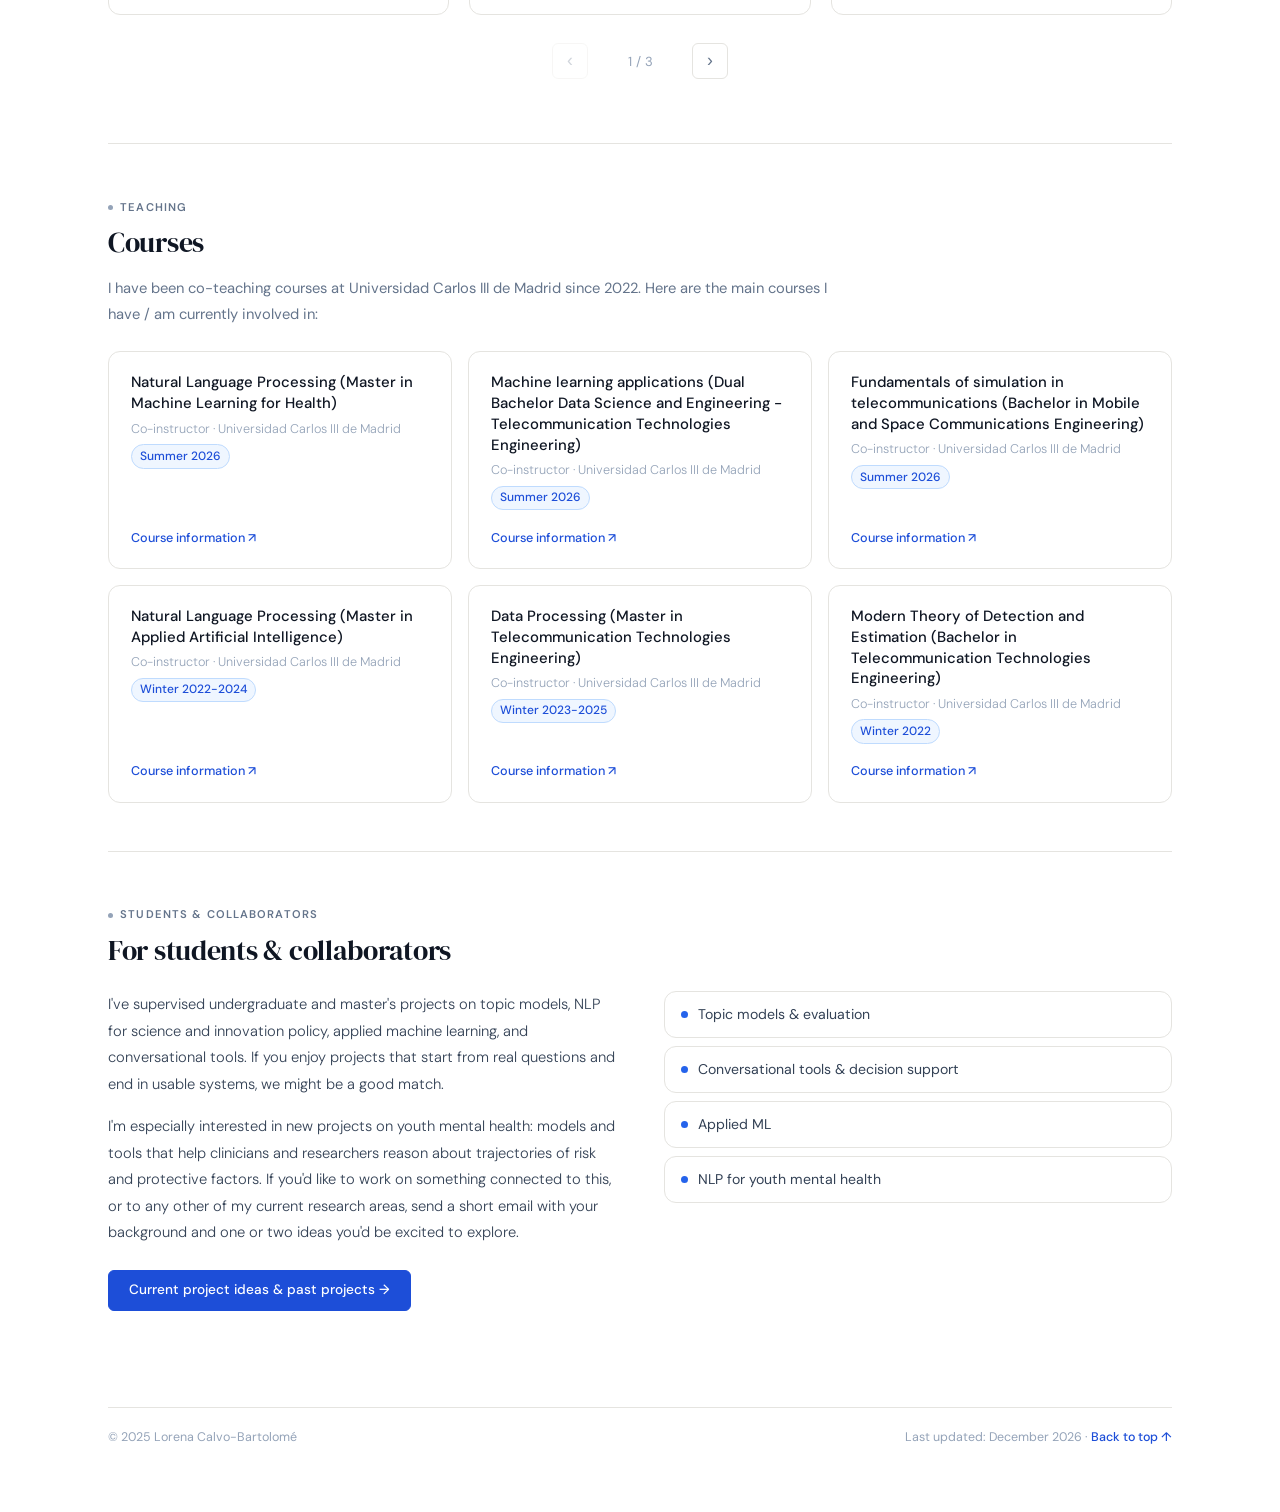
==== commit c5796a6a: "updated bio" ====
--- a/index.html
+++ b/index.html
@@ -43,7 +43,7 @@
             </h1>
 
             <div class="hero-bio">
-              <p>I am currently a Postdoctoral Researcher at MilaNLP, Bocconi University, in collaboration with Universidad Carlos III de Madrid (UC3M). I received my PhD in Signal Processing and Communications Engineering in November 2025 from UC3M, under the supervision of Jerónimo Arenas-García.</p>
+              <p>I am currently a Postdoctoral Researcher at MilaNLP, Bocconi University. I received my PhD in Signal Processing and Communications Engineering in November 2025 from UC3M, under the supervision of Jerónimo Arenas-García.</p>
               <p>My doctoral work focused on the development of NLP methods for real-world needs — particularly the design of practical systems that industrialixe the use of topic models in applied settings within the Science, Technology, and Innovation (STI) domain, where analysts need to make sense of large document collections to support informed decision-making.</p>
               <p>I am now working on <a href="https://milanlproc.github.io/project/told/" target="_blank" rel="noopener">TOLD</a>, a project that explores voice-based data collection as a richer and more expressive alternative to written annotation in NLP — combining NLP with my signal processing roots — let's see where it leads!</p>
             </div>
